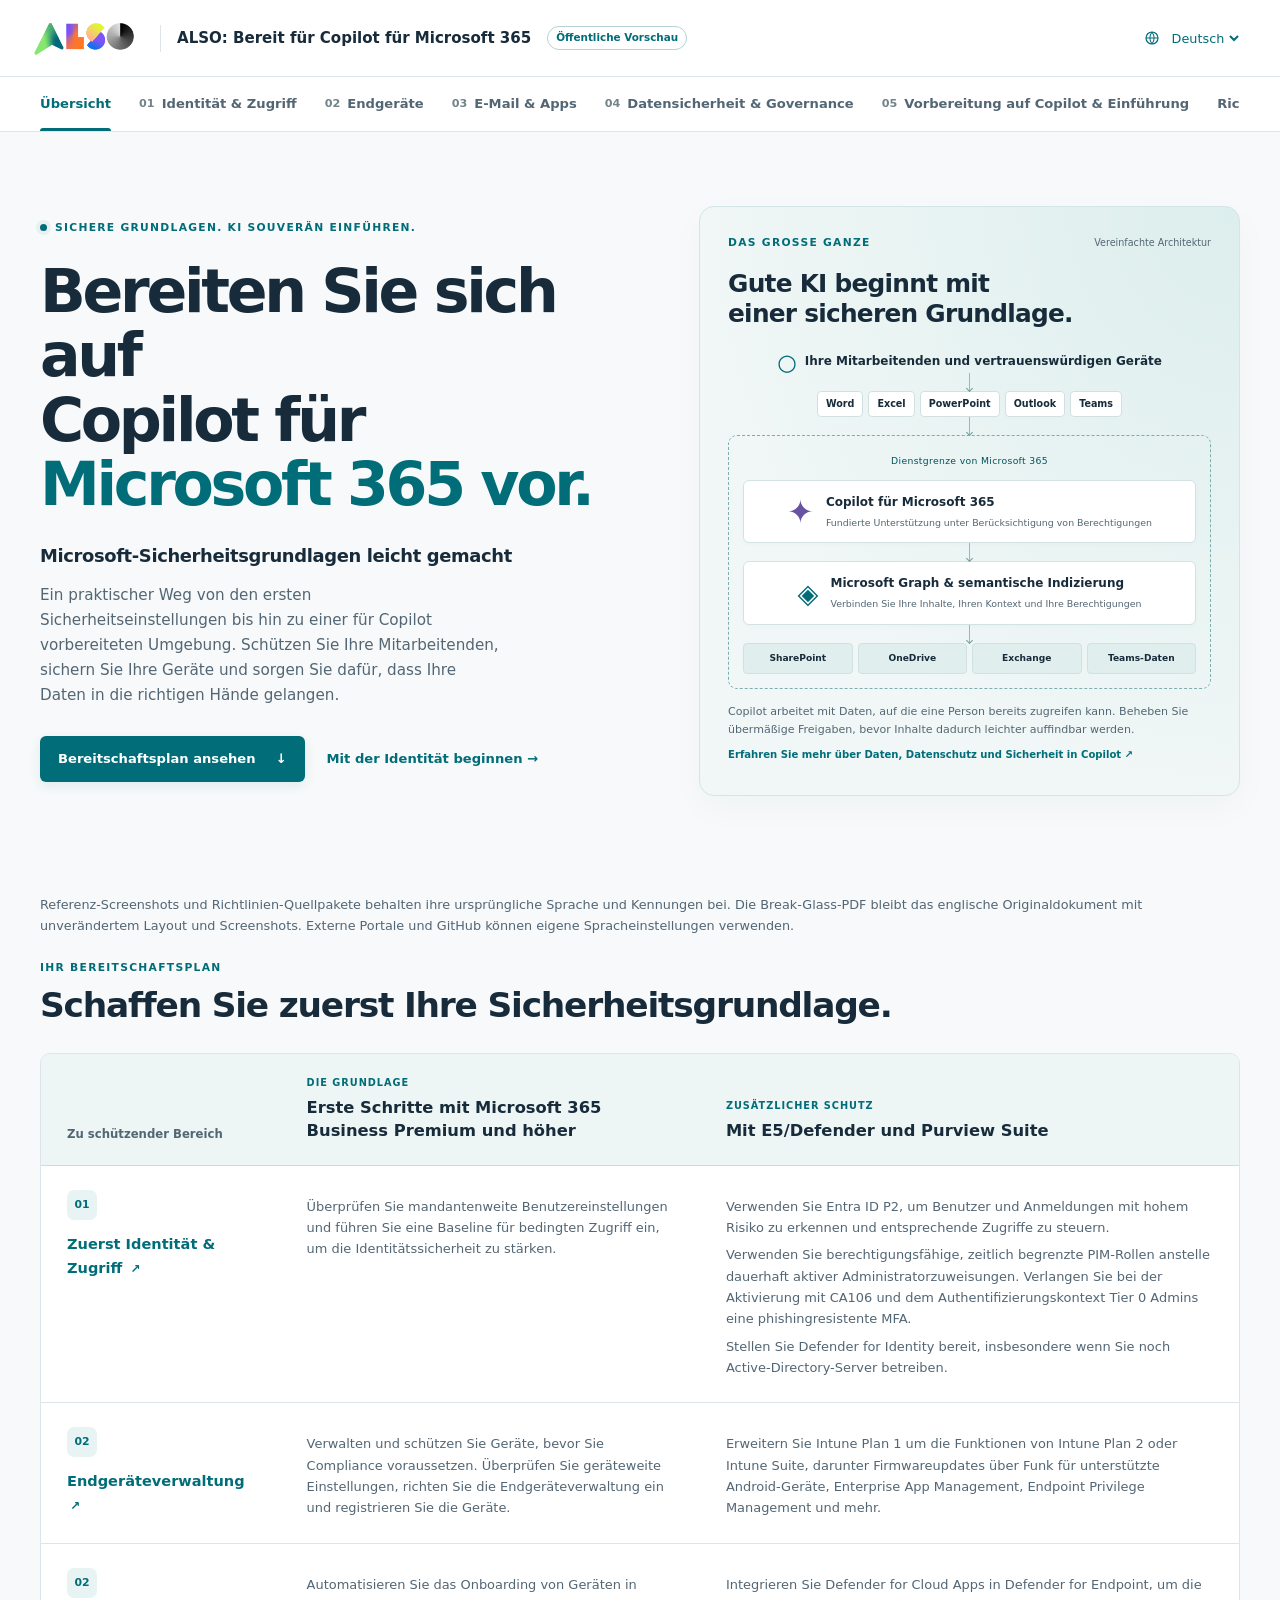
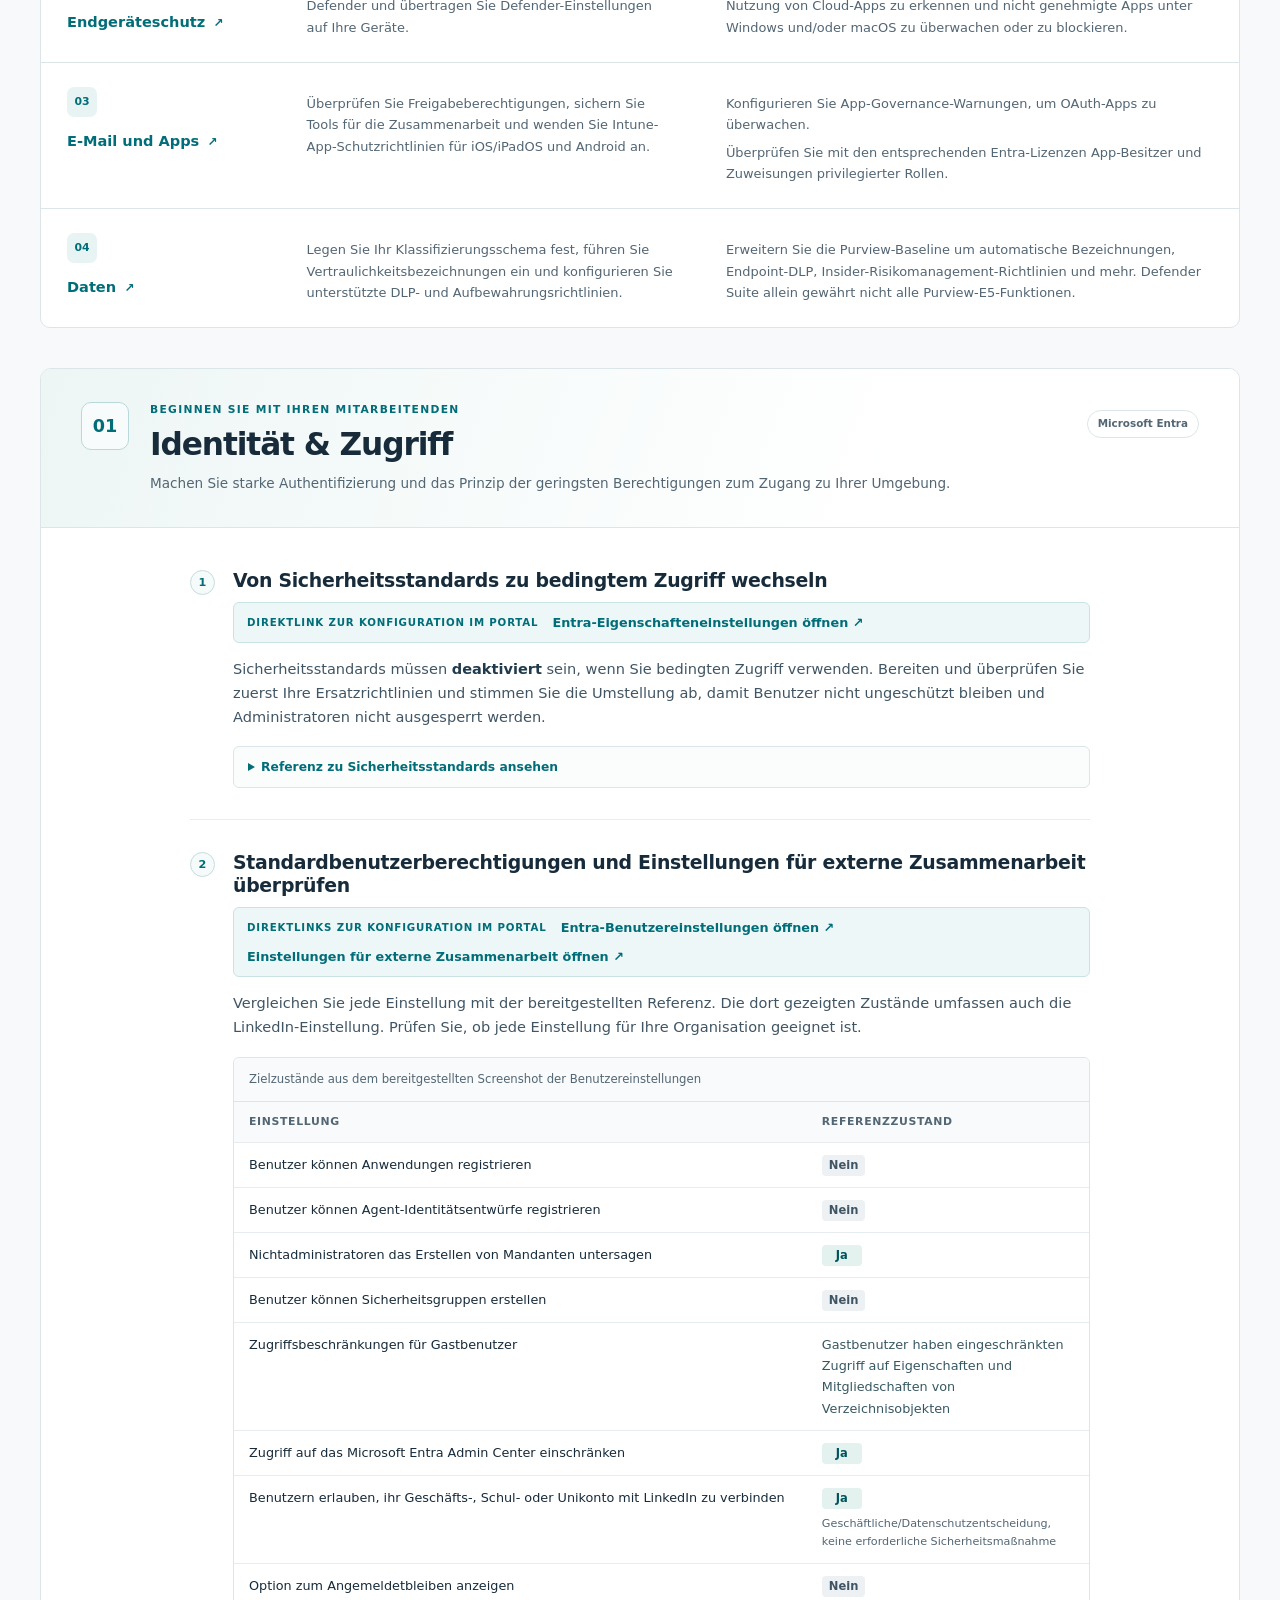
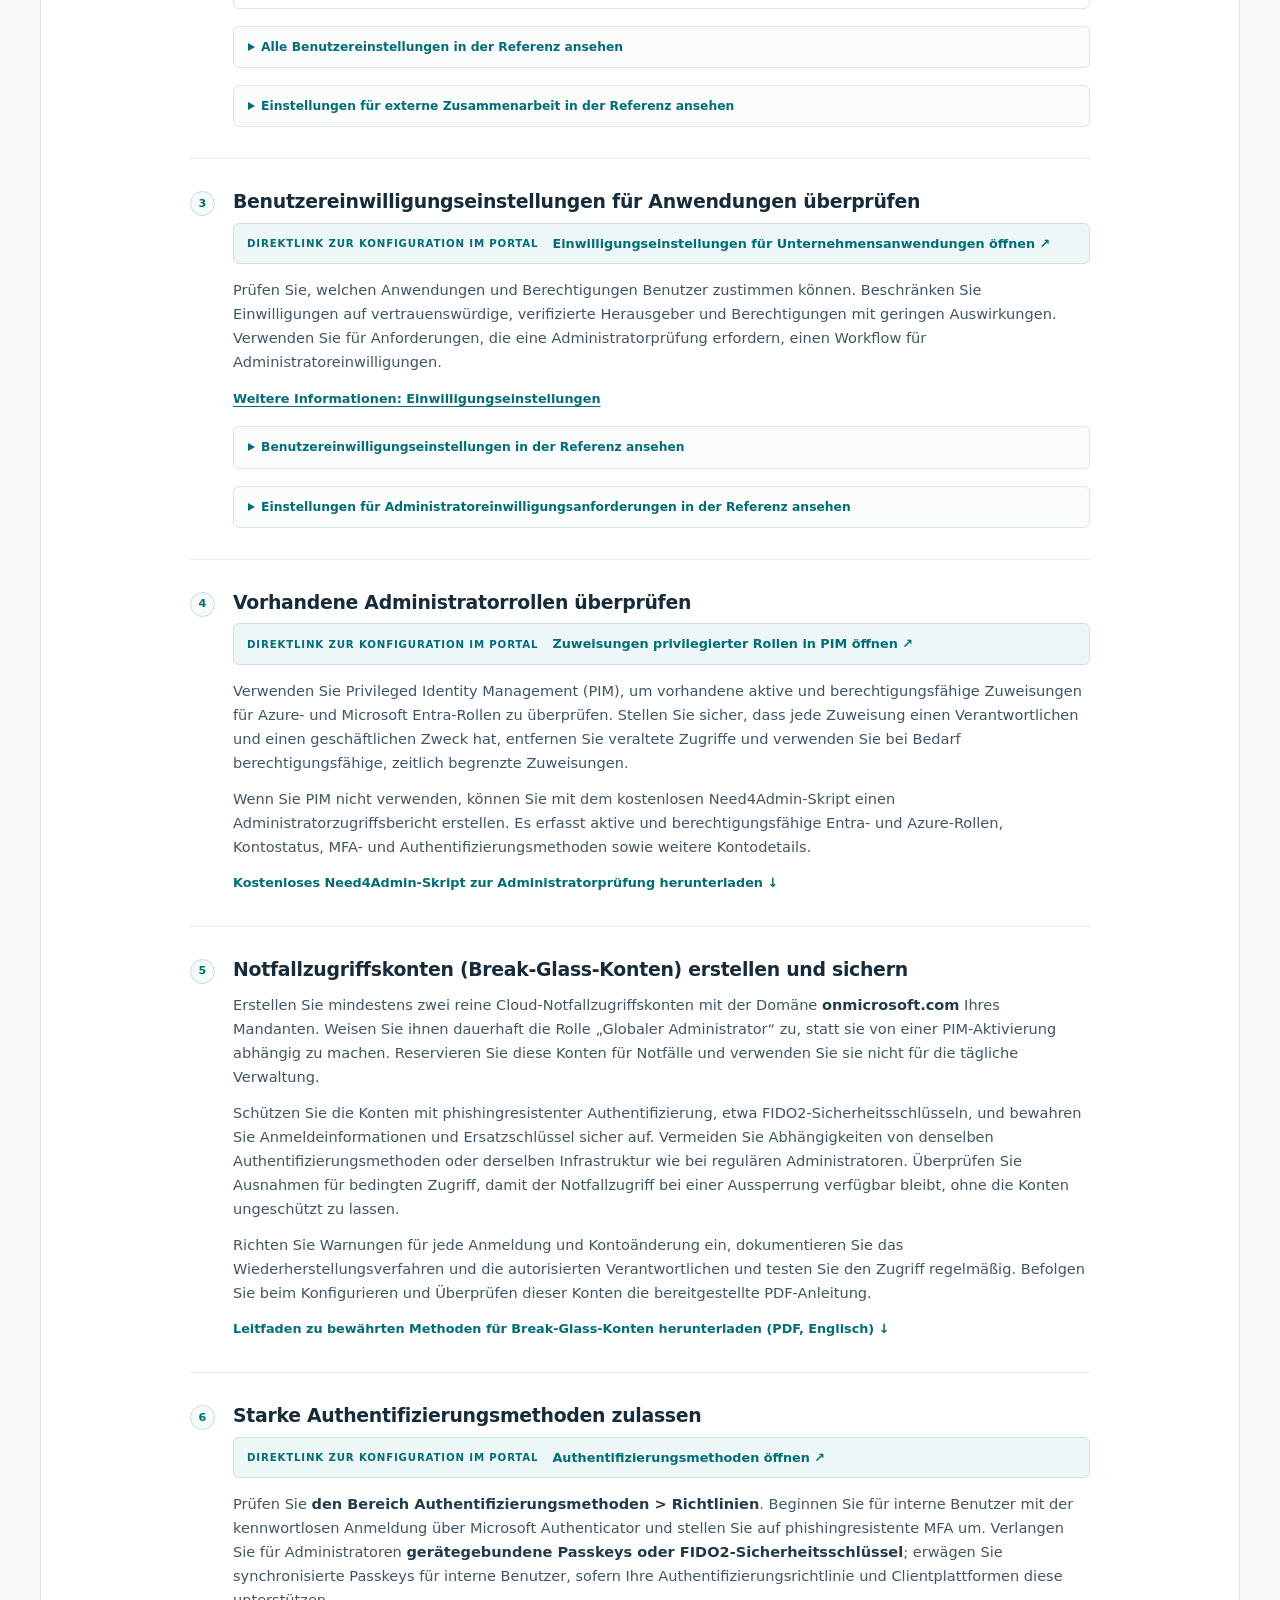
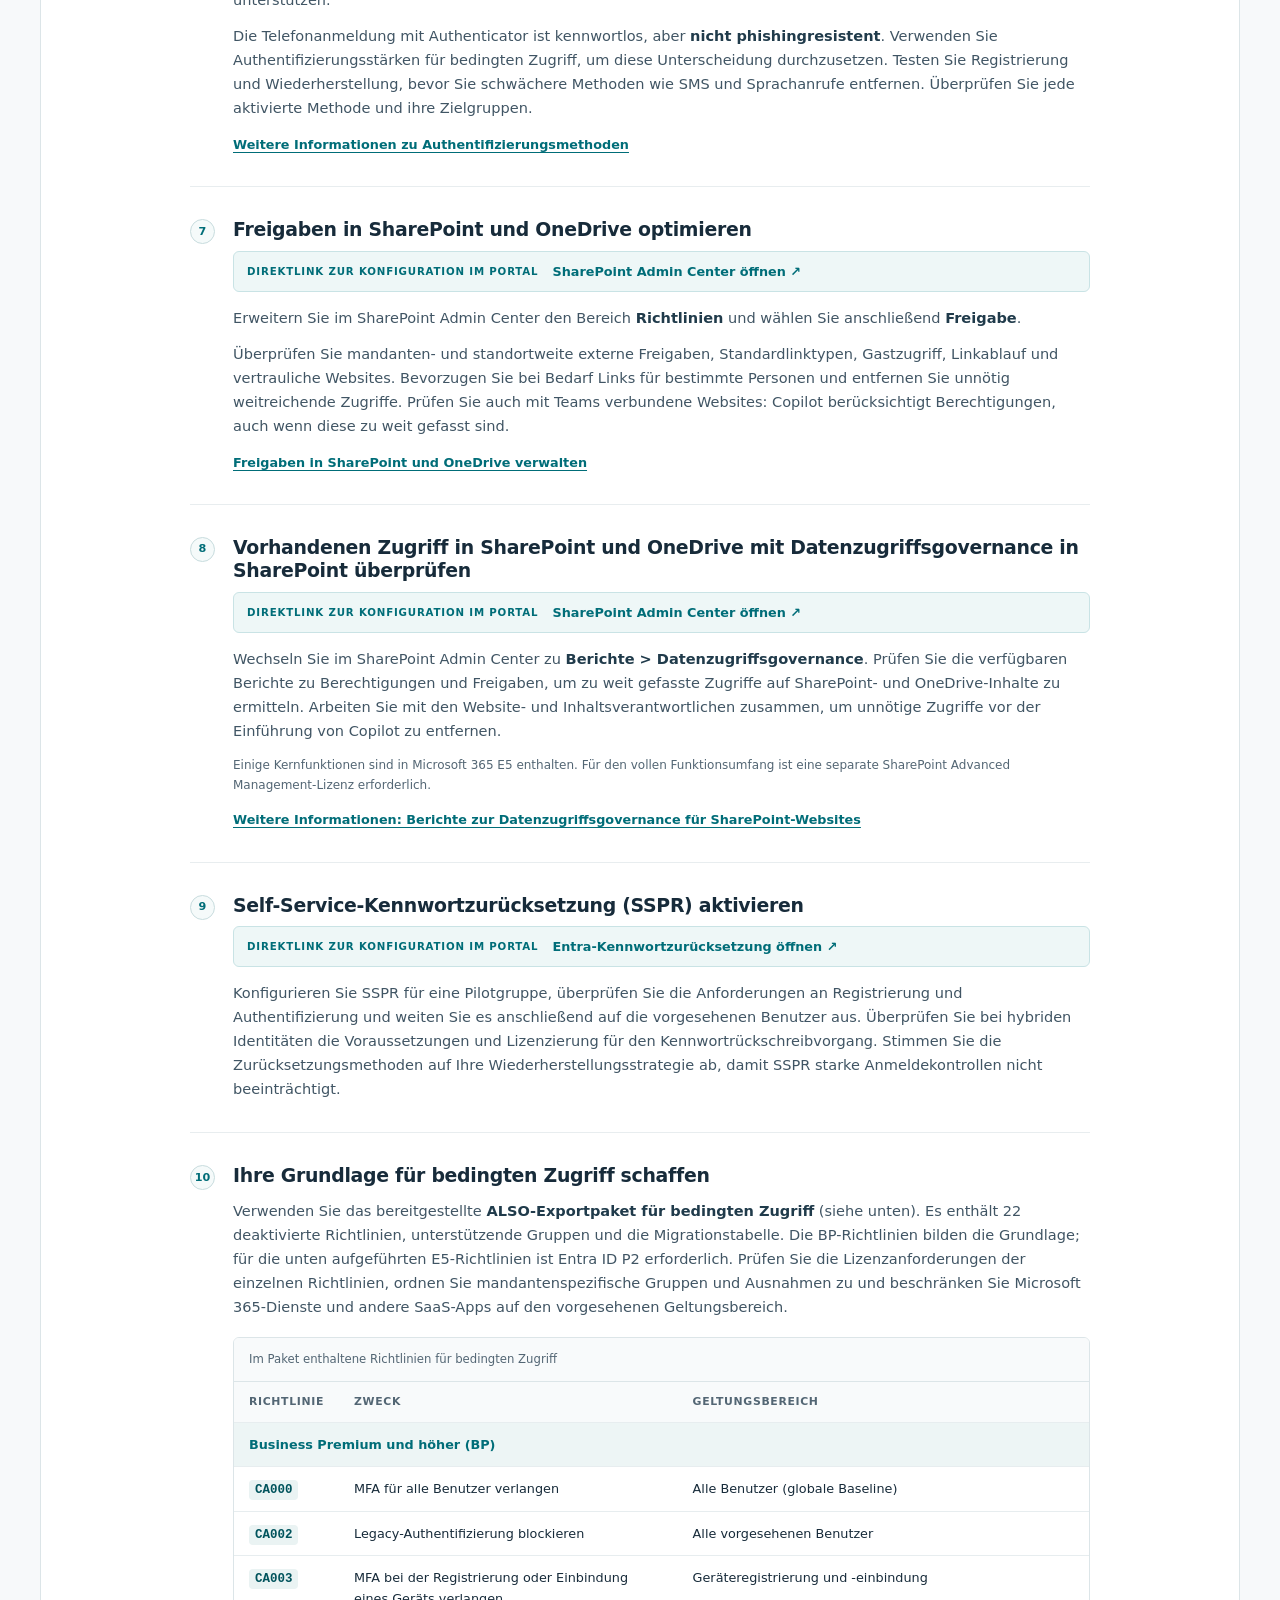
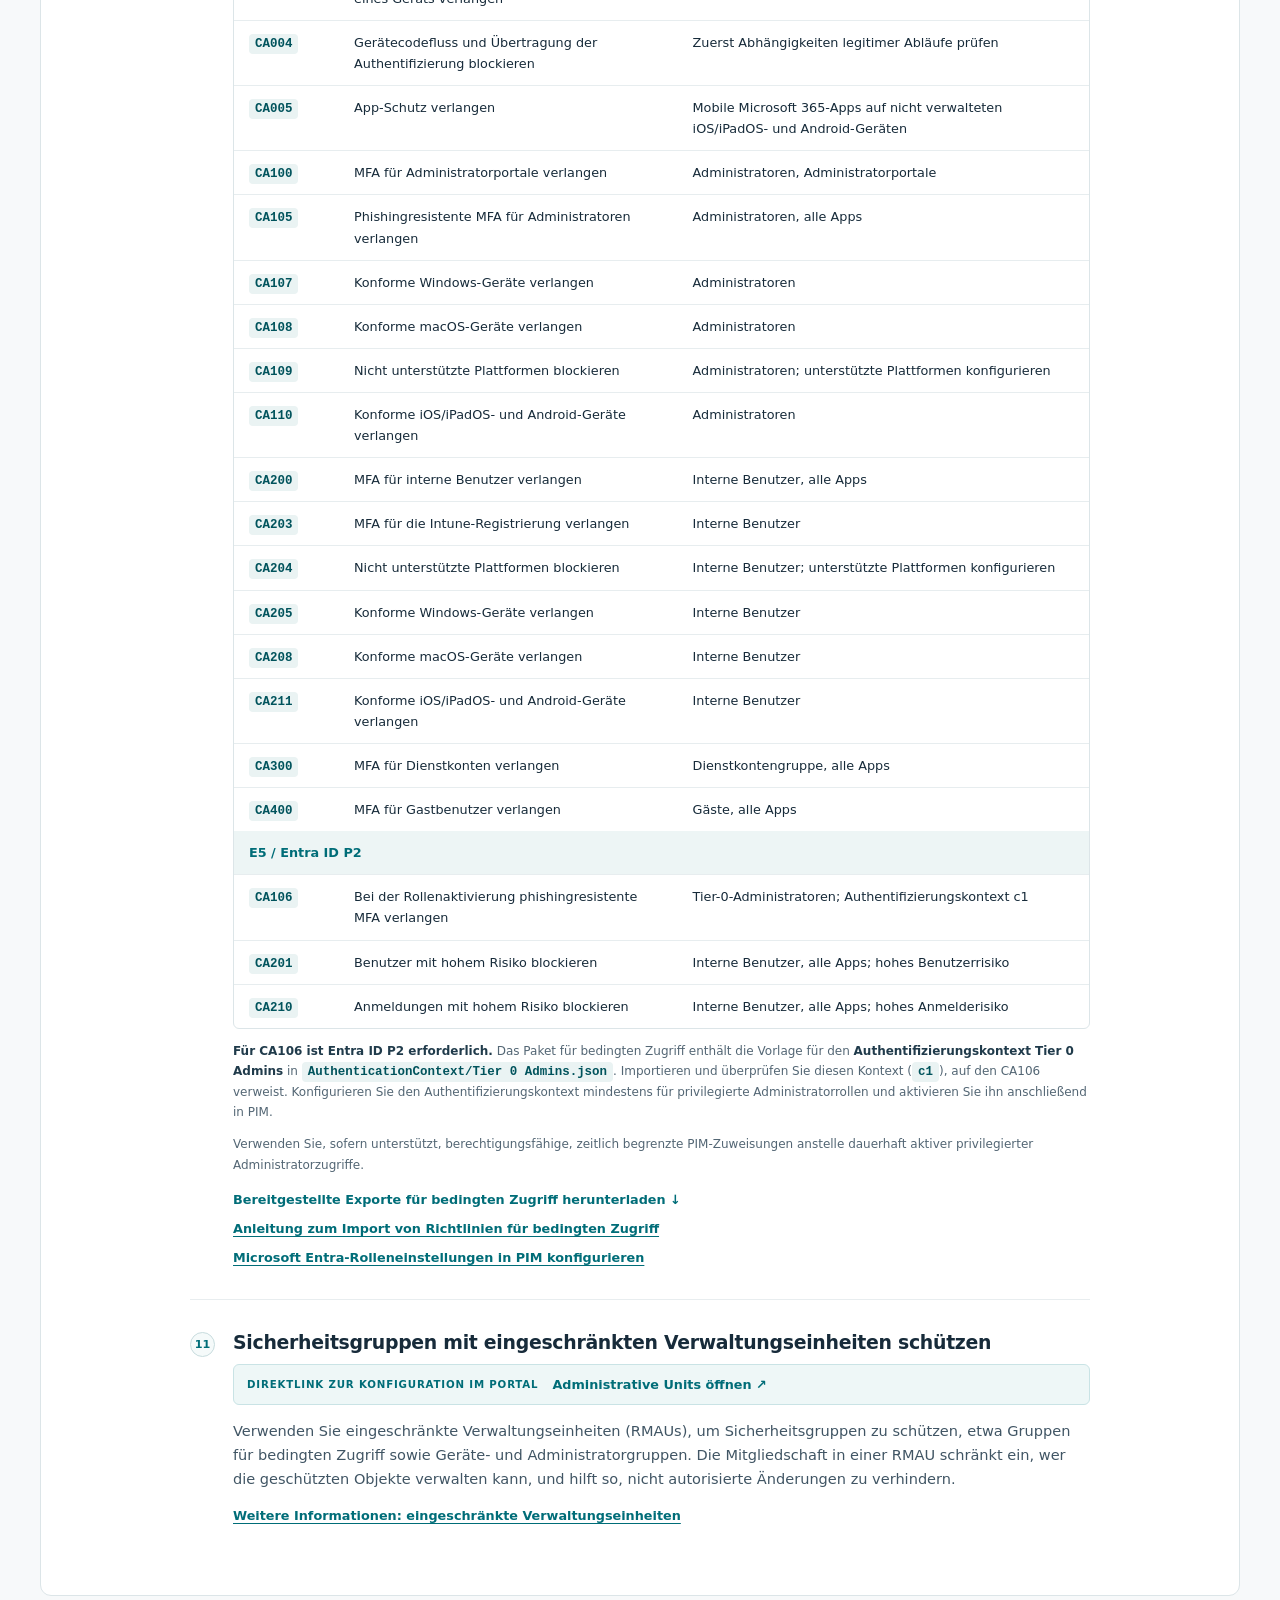
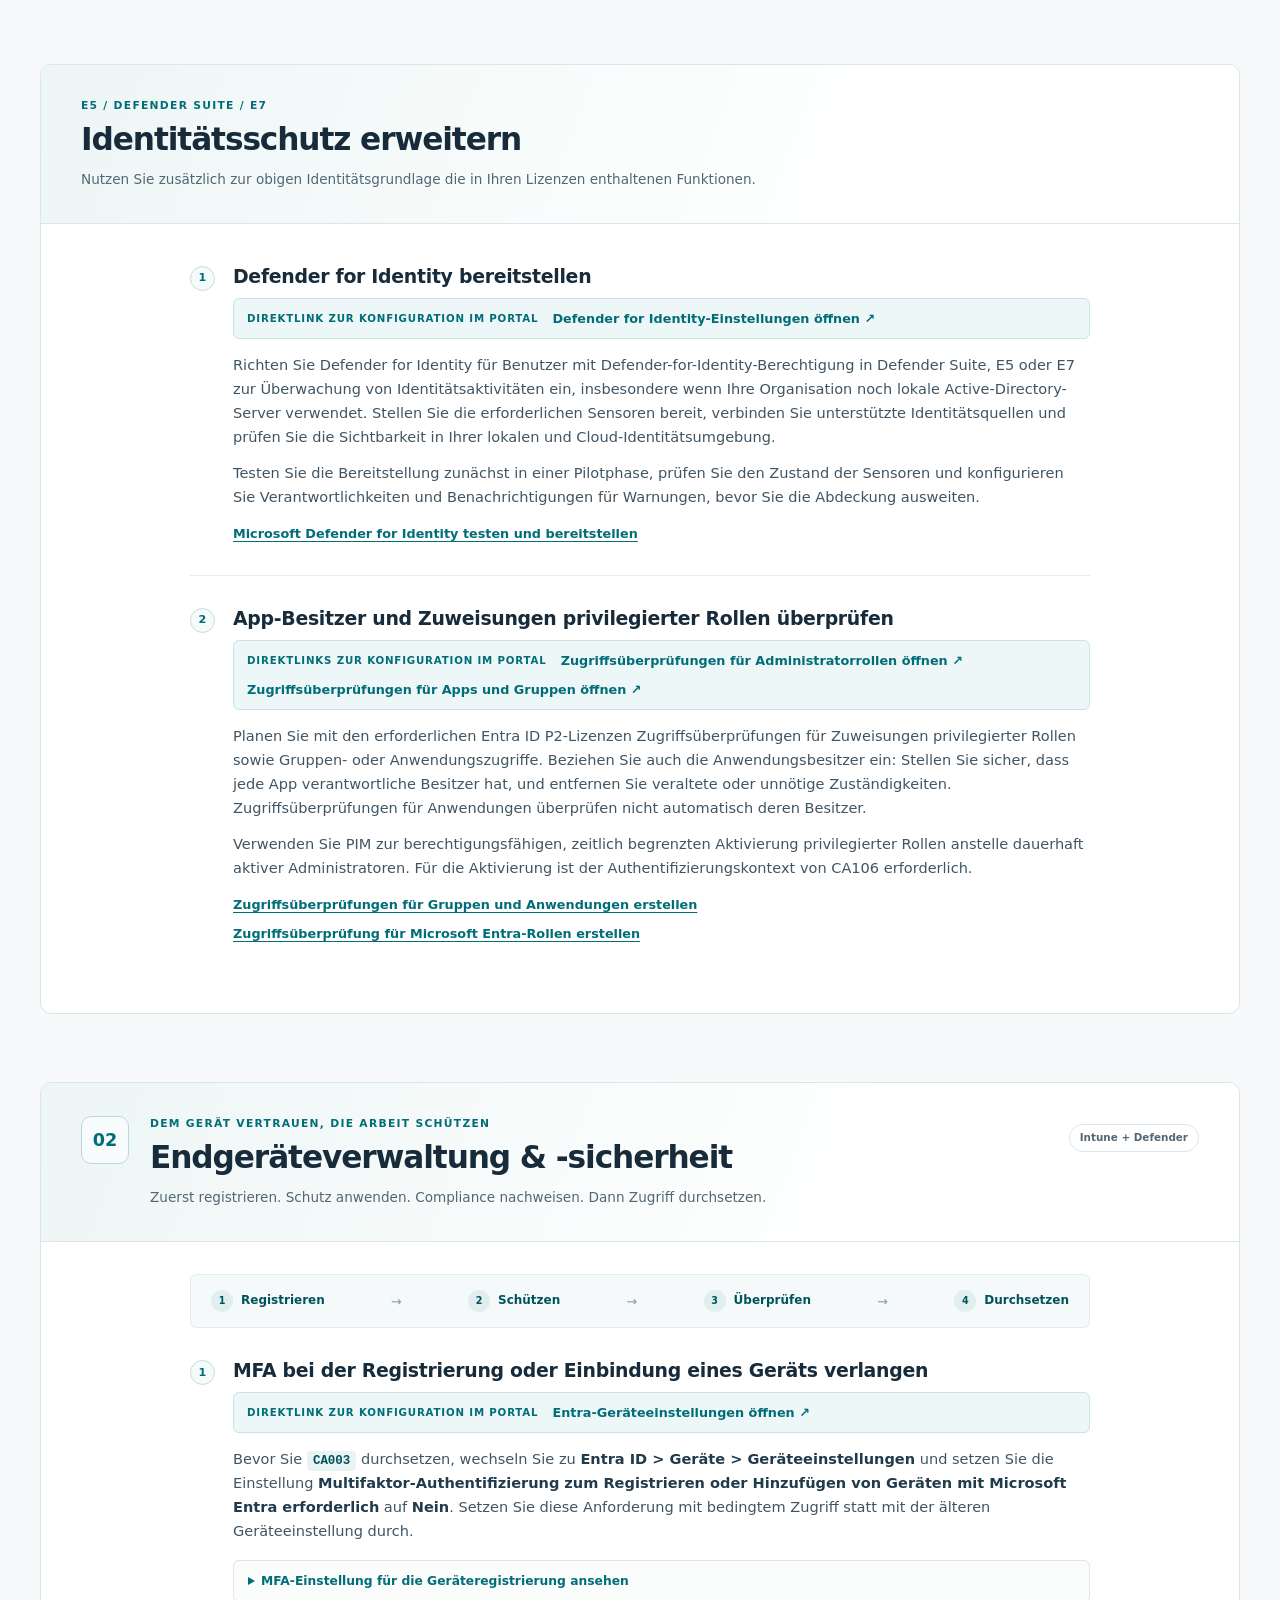
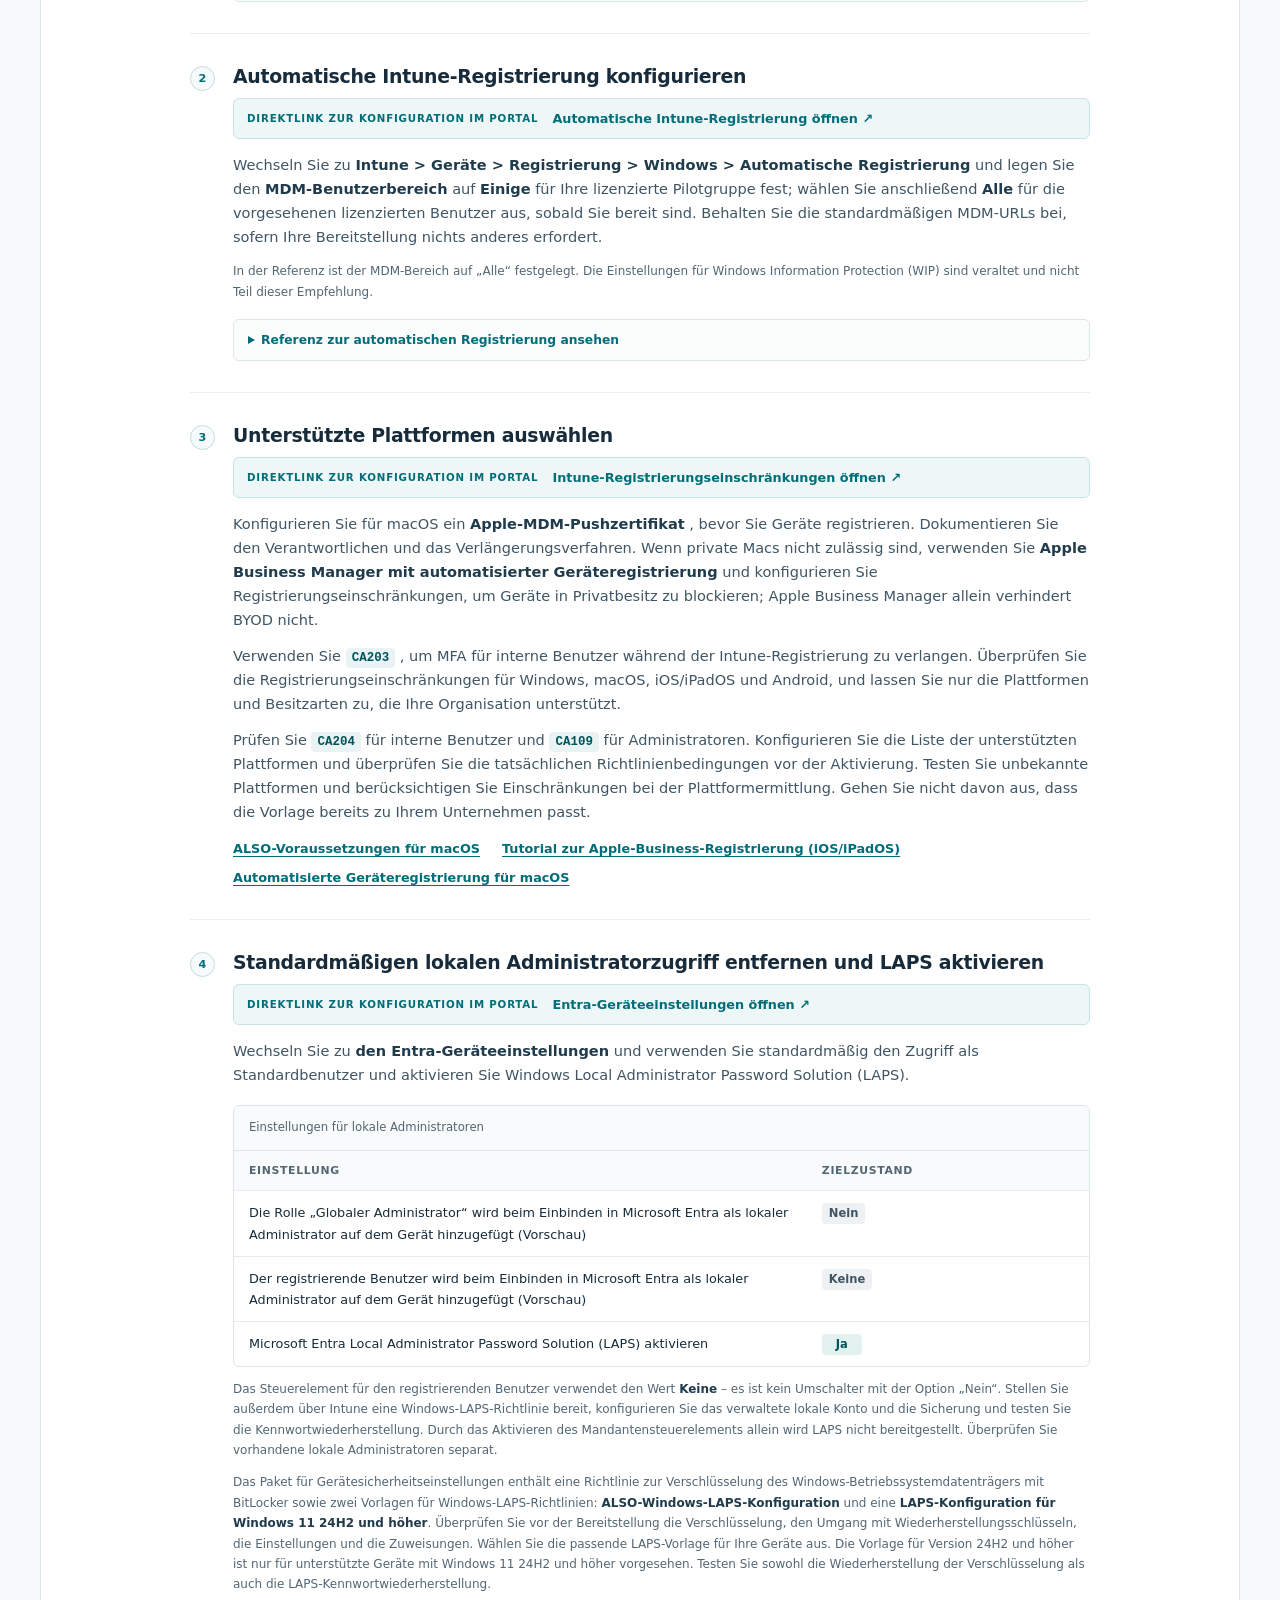
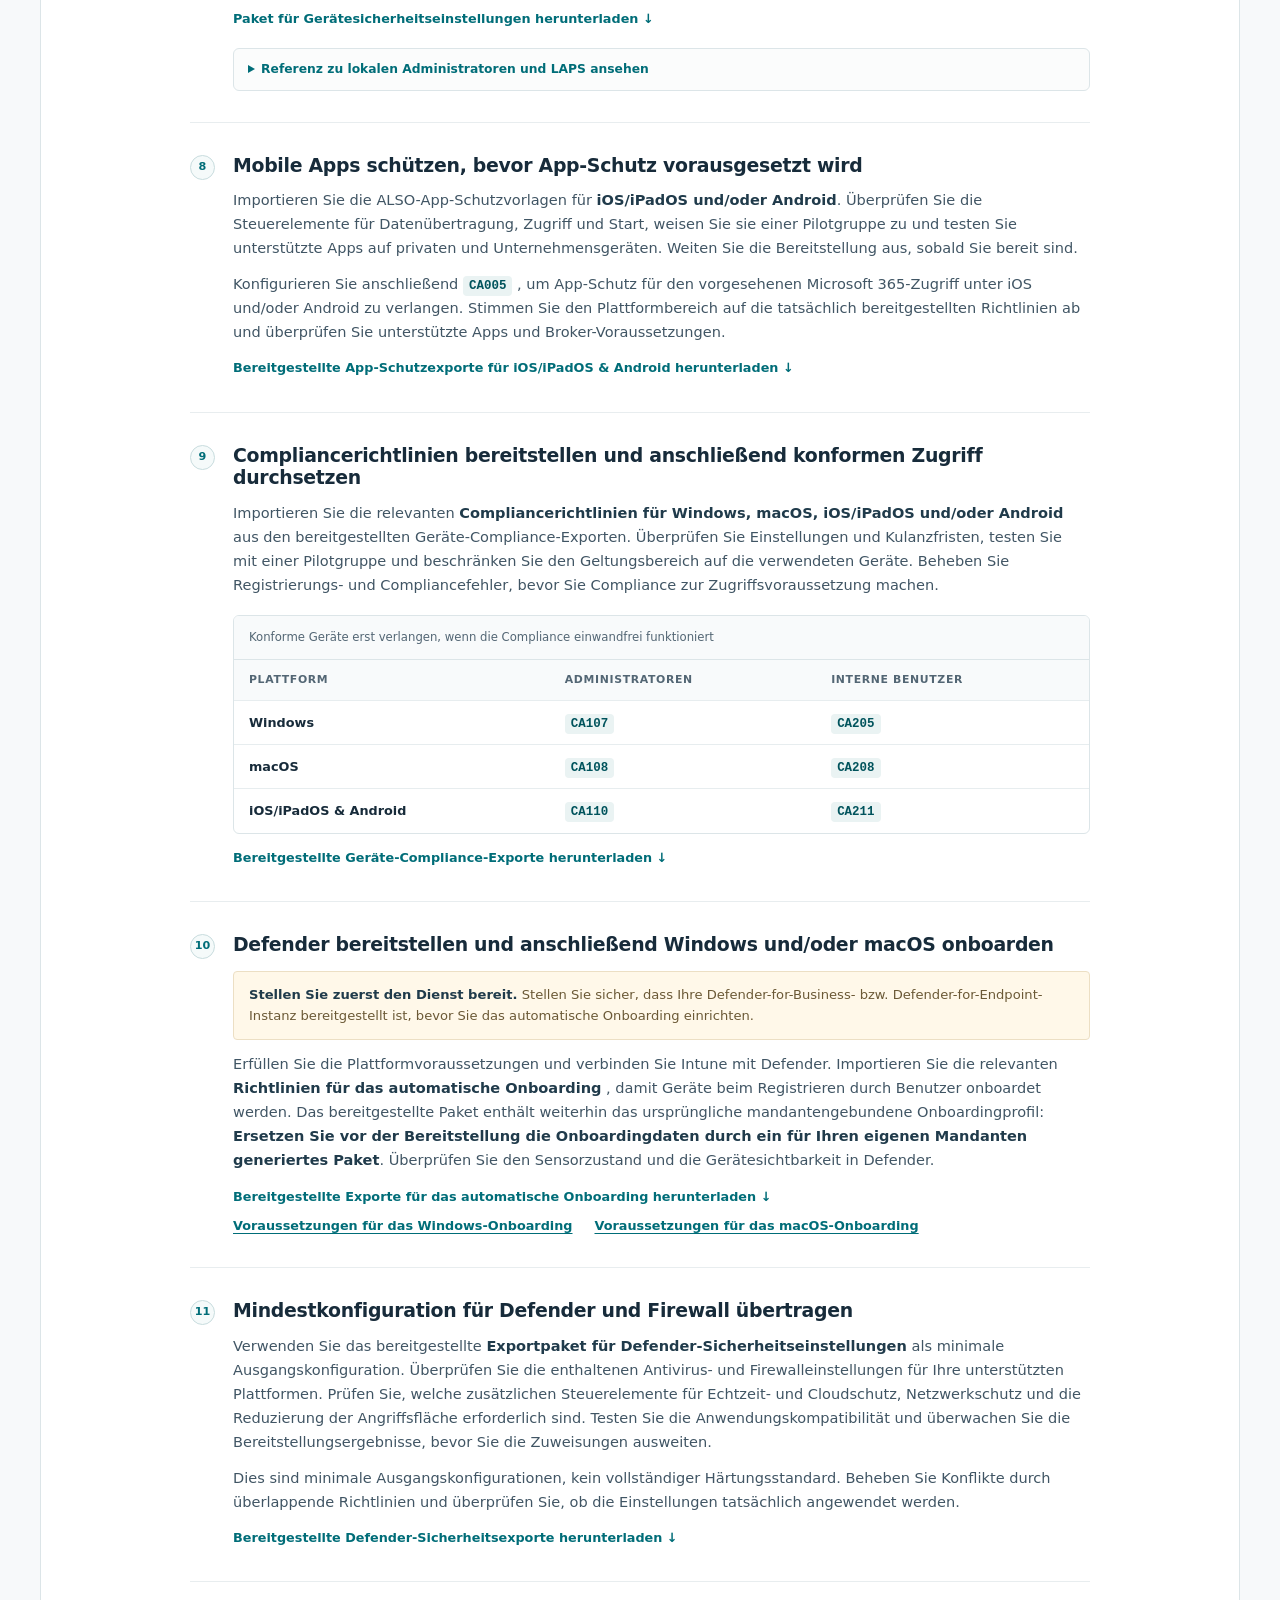
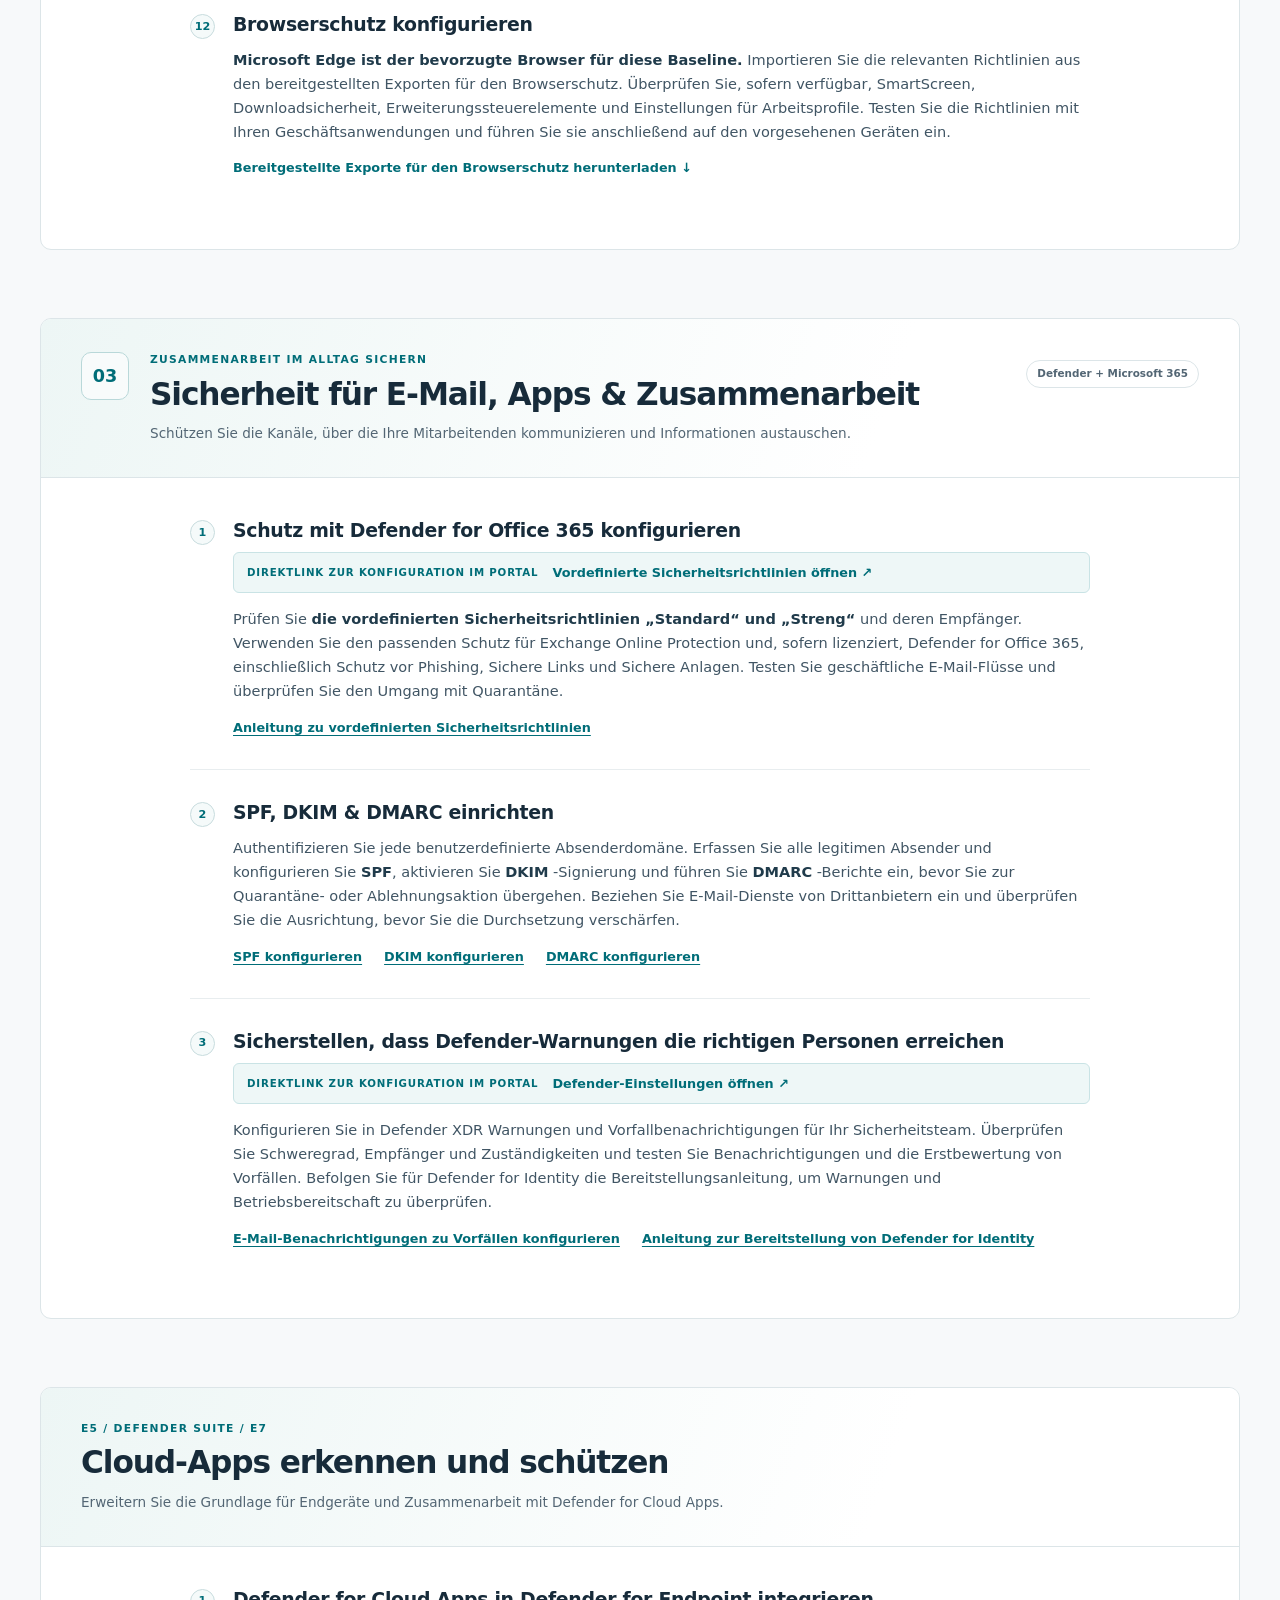
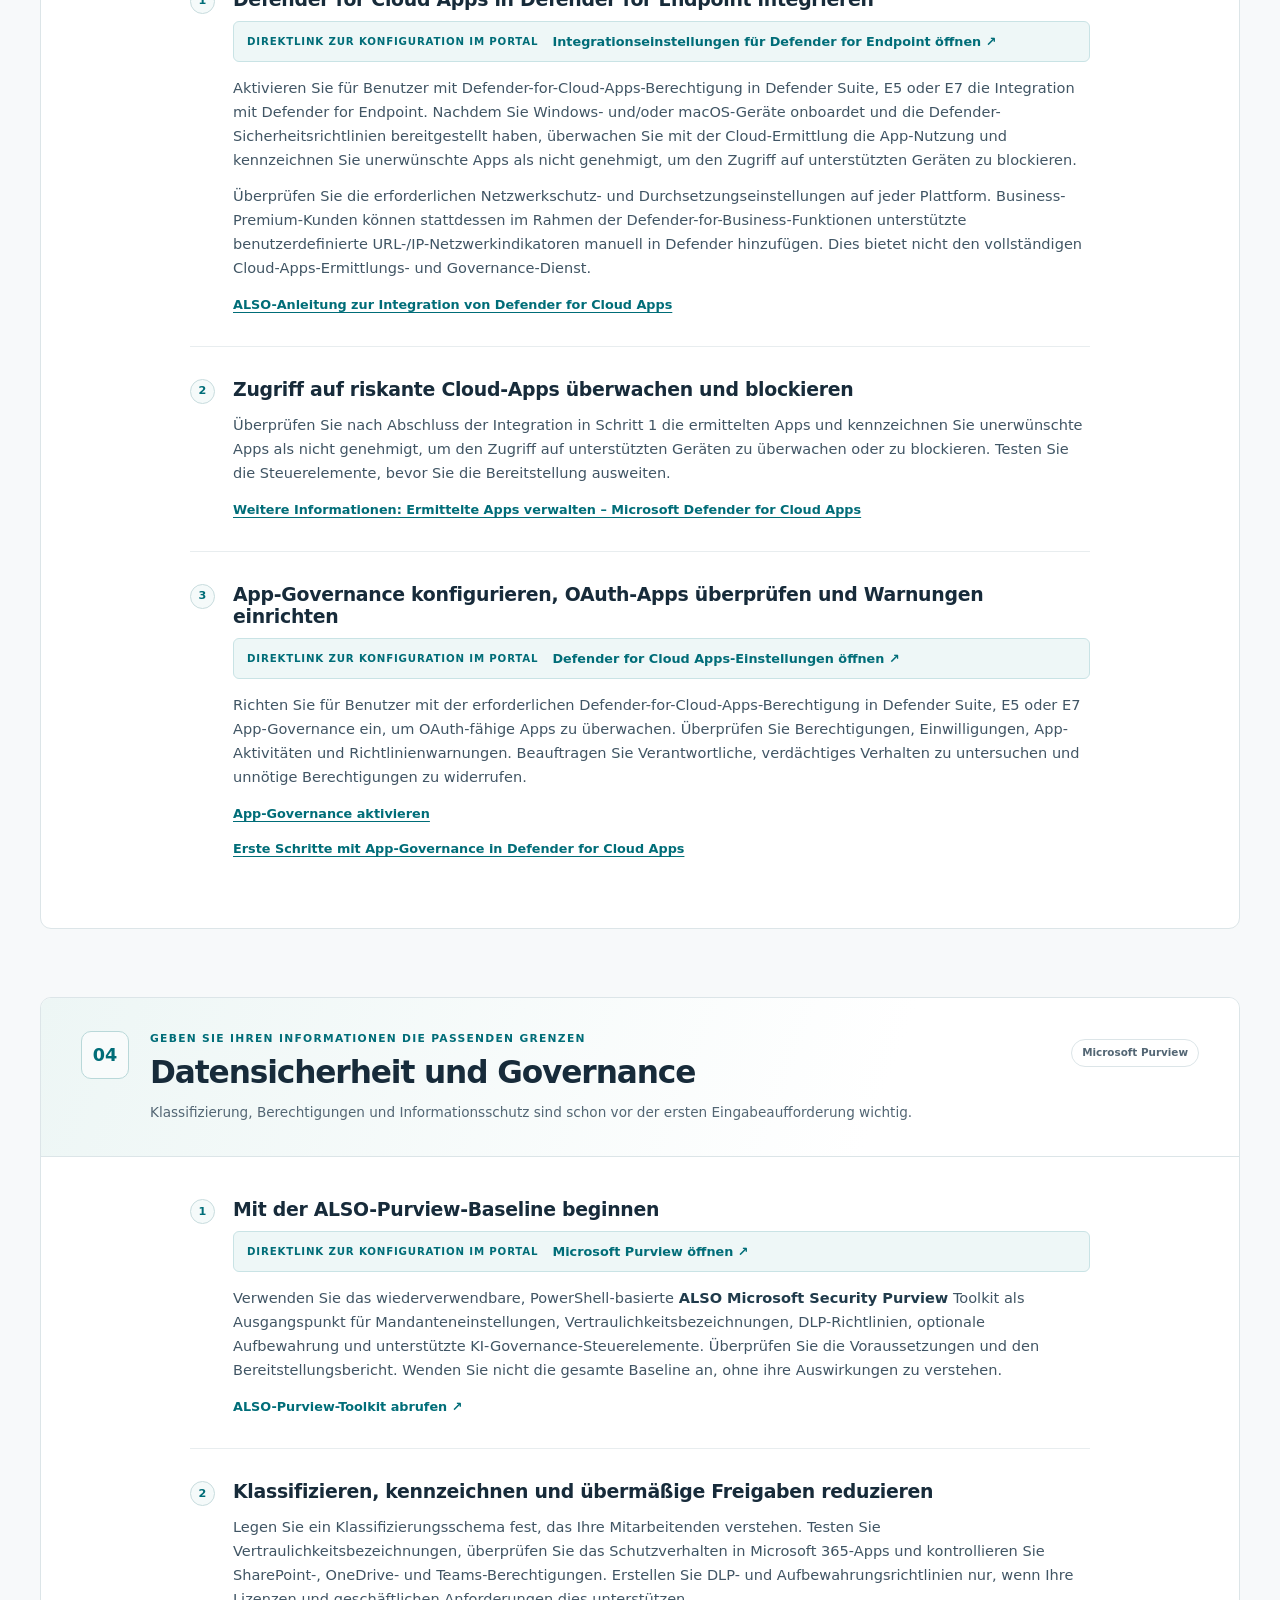
==== site/de/index.html @ 7ff946f6 "Localize readiness guide in six languages with reviewed terminology Add localized routes and languag" ====
<!doctype html>
<html lang="de">
<head>
  <meta charset="utf-8">
  <meta name="viewport" content="width=device-width, initial-scale=1">
  <meta name="theme-color" content="#006d78">
  <meta name="description" content="Microsoft-Sicherheitsgrundlagen leicht gemacht. Eine ALSO-Schritt-für-Schritt-Anleitung, um Identitäten, Geräte, Zusammenarbeit und Daten zu schützen, bevor Sie Copilot für Microsoft 365 bereitstellen.">
  <title>ALSO: Bereit für Copilot für Microsoft 365</title>
  <link rel="icon" href="../assets/favicon.svg" type="image/svg+xml">
  <link rel="stylesheet" href="../styles.css">
  <script src="../site.js" defer></script>
  <script src="../language.js" defer></script>
</head>
<body>
  <a class="skip-link" href="#main">Zum Leitfaden springen</a>
  <header class="site-header">
    <div class="header-inner">
      <a class="brand" href="#main" aria-label="ALSO: Bereit für Copilot für Microsoft 365 – Startseite">
        <img src="../assets/also-logo.png" alt="ALSO" class="brand-logo" width="112" height="37">
        <span class="brand-divider" aria-hidden="true"></span>
        <span class="brand-product">ALSO: Bereit für Copilot für Microsoft 365</span>
        <span class="preview-badge">Öffentliche Vorschau</span>
      </a>
      <div class="language-selector">
        <svg viewBox="0 0 24 24" aria-hidden="true" focusable="false"><circle cx="12" cy="12" r="9"></circle><path d="M3 12h18M12 3a15 15 0 0 1 0 18M12 3a15 15 0 0 0 0 18"></path></svg>
        <select id="language-select" aria-label="Sprache">
          <option value="../" lang="en">English</option>
          <option value="../de/" lang="de" selected>Deutsch</option>
          <option value="../fr/" lang="fr">Français</option>
          <option value="../es/" lang="es">Español</option>
          <option value="../ru/" lang="ru">Русский</option>
          <option value="../it/" lang="it">Italiano</option>
          <option value="../pl/" lang="pl">Polski</option>
        </select>
      </div>
    </div>
  </header>

  <nav class="chapter-nav" aria-label="Kapitel des Leitfadens">
    <div class="nav-inner">
      <a href="#overview" aria-current="location">Übersicht</a>
      <a href="#identity"><span>01</span> Identität &amp; Zugriff</a>
      <a href="#endpoints"><span>02</span> Endgeräte</a>
      <a href="#collaboration"><span>03</span> E-Mail &amp; Apps</a>
      <a href="#data"><span>04</span> Datensicherheit &amp; Governance</a>
      <a href="#copilot-preparation"><span>05</span> Vorbereitung auf Copilot &amp; Einführung</a>
      <a href="#packages">Richtlinienpakete <span aria-hidden="true">&#8599;</span></a>
    </div>
  </nav>

  <main id="main">
    <section class="hero section-width" id="overview" aria-labelledby="hero-title">
      <div class="hero-copy">
        <p class="eyebrow"><span class="status-dot" aria-hidden="true"></span> Sichere Grundlagen. KI souverän einführen.</p>
        <h1 id="hero-title">Bereiten Sie sich auf<br>Copilot für<br><span>Microsoft 365 vor.</span></h1>
        <p class="hero-subtitle">Microsoft-Sicherheitsgrundlagen leicht gemacht</p>
        <p class="hero-description">Ein praktischer Weg von den ersten Sicherheitseinstellungen bis hin zu einer für Copilot vorbereiteten Umgebung. Schützen Sie Ihre Mitarbeitenden, sichern Sie Ihre Geräte und sorgen Sie dafür, dass Ihre Daten in die richtigen Hände gelangen.</p>
        <div class="hero-actions">
          <a class="button primary" href="#readiness">Bereitschaftsplan ansehen <span aria-hidden="true">&#8595;</span></a>
          <a class="text-link" href="#identity">Mit der Identität beginnen <span aria-hidden="true">&#8594;</span></a>
        </div>
      </div>

      <figure class="architecture" aria-labelledby="architecture-title">
        <div class="diagram-topline"><span class="eyebrow">Das große Ganze</span><span class="diagram-label">Vereinfachte Architektur</span></div>
        <h2 id="architecture-title">Gute KI beginnt mit<br>einer sicheren Grundlage.</h2>
        <div class="diagram-people"><span class="people-icon" aria-hidden="true">&#9675;</span> Ihre Mitarbeitenden und vertrauenswürdigen Geräte</div>
        <div class="connector" aria-hidden="true"></div>
        <div class="app-strip"><span>Word</span><span>Excel</span><span>PowerPoint</span><span>Outlook</span><span>Teams</span></div>
        <div class="connector" aria-hidden="true"></div>
        <div class="service-boundary">
          <span class="boundary-label">Dienstgrenze von Microsoft 365</span>
          <div class="copilot-node"><span class="spark" aria-hidden="true">&#10022;</span><div><strong>Copilot für Microsoft 365</strong><small>Fundierte Unterstützung unter Berücksichtigung von Berechtigungen</small></div></div>
          <div class="connector" aria-hidden="true"></div>
          <div class="graph-node"><span class="graph-symbol" aria-hidden="true">&#9672;</span><div><strong>Microsoft Graph &amp; semantische Indizierung</strong><small>Verbinden Sie Ihre Inhalte, Ihren Kontext und Ihre Berechtigungen</small></div></div>
          <div class="connector" aria-hidden="true"></div>
          <div class="data-nodes"><span>SharePoint</span><span>OneDrive</span><span>Exchange</span><span>Teams-Daten</span></div>
        </div>
        <figcaption>Copilot arbeitet mit Daten, auf die eine Person bereits zugreifen kann. Beheben Sie übermäßige Freigaben, bevor Inhalte dadurch leichter auffindbar werden.</figcaption>
        <a class="diagram-source" href="https://learn.microsoft.com/de-de/microsoft-365/copilot/microsoft-365-copilot-privacy">Erfahren Sie mehr über Daten, Datenschutz und Sicherheit in Copilot <span aria-hidden="true">&#8599;</span></a>
      </figure>
    </section>

    <section class="readiness section-width" id="readiness" aria-labelledby="readiness-title">
      <p class="translation-note">Referenz-Screenshots und Richtlinien-Quellpakete behalten ihre ursprüngliche Sprache und Kennungen bei. Die Break-Glass-PDF bleibt das englische Originaldokument mit unverändertem Layout und Screenshots. Externe Portale und GitHub können eigene Spracheinstellungen verwenden.</p>
      <div class="section-heading">
        <div><p class="eyebrow">Ihr Bereitschaftsplan</p><h2 id="readiness-title">Schaffen Sie zuerst Ihre Sicherheitsgrundlage.</h2></div>
      </div>
      <div class="matrix-scroll">
        <table class="readiness-matrix">
          <caption class="sr-only">Empfehlungen für die Sicherheitsgrundlage nach Schutzbereich</caption>
          <thead><tr><th scope="col">Zu schützender Bereich</th><th scope="col"><span class="tier-label">Die Grundlage</span>Erste Schritte mit Microsoft 365 Business Premium und höher</th><th scope="col"><span class="tier-label">Zusätzlicher Schutz</span>Mit E5/Defender und Purview Suite</th></tr></thead>
          <tbody>
            <tr><th scope="row"><a href="#identity"><span class="area-icon" aria-hidden="true">01</span>Zuerst Identität &amp; Zugriff <span aria-hidden="true">&#8599;</span></a></th><td data-label="Die Grundlage&#10;Erste Schritte mit Microsoft 365 Business Premium und höher"><p>Überprüfen Sie mandantenweite Benutzereinstellungen und führen Sie eine Baseline für bedingten Zugriff ein, um die Identitätssicherheit zu stärken.</p></td><td data-label="Zusätzlicher Schutz&#10;Mit E5/Defender und Purview Suite"><p>Verwenden Sie Entra ID P2, um Benutzer und Anmeldungen mit hohem Risiko zu erkennen und entsprechende Zugriffe zu steuern.</p><p>Verwenden Sie berechtigungsfähige, zeitlich begrenzte PIM-Rollen anstelle dauerhaft aktiver Administratorzuweisungen. Verlangen Sie bei der Aktivierung mit CA106 und dem Authentifizierungskontext Tier 0 Admins eine phishingresistente MFA.</p><p>Stellen Sie Defender for Identity bereit, insbesondere wenn Sie noch Active-Directory-Server betreiben.</p></td></tr>
            <tr><th scope="row"><a href="#endpoints"><span class="area-icon" aria-hidden="true">02</span>Endgeräteverwaltung <span aria-hidden="true">&#8599;</span></a></th><td data-label="Die Grundlage&#10;Erste Schritte mit Microsoft 365 Business Premium und höher"><p>Verwalten und schützen Sie Geräte, bevor Sie Compliance voraussetzen. Überprüfen Sie geräteweite Einstellungen, richten Sie die Endgeräteverwaltung ein und registrieren Sie die Geräte.</p></td><td data-label="Zusätzlicher Schutz&#10;Mit E5/Defender und Purview Suite"><p>Erweitern Sie Intune Plan 1 um die Funktionen von Intune Plan 2 oder Intune Suite, darunter Firmwareupdates über Funk für unterstützte Android-Geräte, Enterprise App Management, Endpoint Privilege Management und mehr.</p></td></tr>
            <tr><th scope="row"><a href="#endpoints"><span class="area-icon" aria-hidden="true">02</span>Endgeräteschutz <span aria-hidden="true">&#8599;</span></a></th><td data-label="Die Grundlage&#10;Erste Schritte mit Microsoft 365 Business Premium und höher"><p>Automatisieren Sie das Onboarding von Geräten in Defender und übertragen Sie Defender-Einstellungen auf Ihre Geräte.</p></td><td data-label="Zusätzlicher Schutz&#10;Mit E5/Defender und Purview Suite"><p>Integrieren Sie Defender for Cloud Apps in Defender for Endpoint, um die Nutzung von Cloud-Apps zu erkennen und nicht genehmigte Apps unter Windows und/oder macOS zu überwachen oder zu blockieren.</p></td></tr>
            <tr><th scope="row"><a href="#collaboration"><span class="area-icon" aria-hidden="true">03</span>E-Mail und Apps <span aria-hidden="true">&#8599;</span></a></th><td data-label="Die Grundlage&#10;Erste Schritte mit Microsoft 365 Business Premium und höher"><p>Überprüfen Sie Freigabeberechtigungen, sichern Sie Tools für die Zusammenarbeit und wenden Sie Intune-App-Schutzrichtlinien für iOS/iPadOS und Android an.</p></td><td data-label="Zusätzlicher Schutz&#10;Mit E5/Defender und Purview Suite"><p>Konfigurieren Sie App-Governance-Warnungen, um OAuth-Apps zu überwachen.</p><p>Überprüfen Sie mit den entsprechenden Entra-Lizenzen App-Besitzer und Zuweisungen privilegierter Rollen.</p></td></tr>
            <tr><th scope="row"><a href="#data"><span class="area-icon" aria-hidden="true">04</span>Daten <span aria-hidden="true">&#8599;</span></a></th><td data-label="Die Grundlage&#10;Erste Schritte mit Microsoft 365 Business Premium und höher"><p>Legen Sie Ihr Klassifizierungsschema fest, führen Sie Vertraulichkeitsbezeichnungen ein und konfigurieren Sie unterstützte DLP- und Aufbewahrungsrichtlinien.</p></td><td data-label="Zusätzlicher Schutz&#10;Mit E5/Defender und Purview Suite"><p>Erweitern Sie die Purview-Baseline um automatische Bezeichnungen, Endpoint-DLP, Insider-Risikomanagement-Richtlinien und mehr. Defender Suite allein gewährt nicht alle Purview-E5-Funktionen.</p></td></tr>
          </tbody>
        </table>
      </div>
    </section>

    <section class="guide-section section-width" id="identity" aria-labelledby="identity-title">
      <div class="chapter-heading">
        <div class="chapter-number">01</div>
        <div><p class="eyebrow">Beginnen Sie mit Ihren Mitarbeitenden</p><h2 id="identity-title">Identität &amp; Zugriff</h2><p>Machen Sie starke Authentifizierung und das Prinzip der geringsten Berechtigungen zum Zugang zu Ihrer Umgebung.</p></div>
        <span class="chapter-category">Microsoft Entra</span>
      </div>
      <div class="guide-body">
        <article class="step" id="security-defaults">
          <div class="step-marker">1</div><div class="step-content">
            <h3>Von Sicherheitsstandards zu bedingtem Zugriff wechseln</h3>
            <div class="portal-links"><span class="portal-tag">Direktlink zur Konfiguration im Portal</span><a class="resource-link" href="https://entra.microsoft.com/#view/Microsoft_AAD_IAM/ActiveDirectoryMenuBlade/~/Properties">Entra-Eigenschafteneinstellungen öffnen <span aria-hidden="true">&#8599;</span></a></div>
            <p>Sicherheitsstandards müssen  <strong>deaktiviert</strong>  sein, wenn Sie bedingten Zugriff verwenden. Bereiten und überprüfen Sie zuerst Ihre Ersatzrichtlinien und stimmen Sie die Umstellung ab, damit Benutzer nicht ungeschützt bleiben und Administratoren nicht ausgesperrt werden.</p>
            <details class="visual-reference"><summary>Referenz zu Sicherheitsstandards ansehen</summary><figure><img src="../assets/security-defaults.png" alt="Im Bereich für Sicherheitsstandards wird erklärt, dass vorhandene Richtlinien für bedingten Zugriff das Aktivieren der Sicherheitsstandards verhindern." width="1550" height="218"><figcaption>Im bereitgestellten Mandanten wird bereits bedingter Zugriff verwendet. Vergewissern Sie sich, dass die Sicherheitsstandards in Ihrem eigenen Mandanten deaktiviert sind; vor der Migration zeigt das Portal möglicherweise ein anderes Steuerelement an.</figcaption></figure></details>
          </div>
        </article>
        <article class="step" id="user-settings">
          <div class="step-marker">2</div><div class="step-content">
            <h3>Standardbenutzerberechtigungen und Einstellungen für externe Zusammenarbeit überprüfen</h3>
            <div class="portal-links"><span class="portal-tag">Direktlinks zur Konfiguration im Portal</span><a class="resource-link" href="https://entra.microsoft.com/#view/Microsoft_AAD_UsersAndTenants/UserManagementMenuBlade/~/UserSettings">Entra-Benutzereinstellungen öffnen <span aria-hidden="true">&#8599;</span></a><a class="resource-link" href="https://entra.microsoft.com/#view/Microsoft_AAD_IAM/AllowlistPolicyBlade">Einstellungen für externe Zusammenarbeit öffnen <span aria-hidden="true">&#8599;</span></a></div>
            <p>Vergleichen Sie jede Einstellung mit der bereitgestellten Referenz. Die dort gezeigten Zustände umfassen auch die LinkedIn-Einstellung. Prüfen Sie, ob jede Einstellung für Ihre Organisation geeignet ist.</p>
            <div class="table-wrap"><table class="settings-table"><caption>Zielzustände aus dem bereitgestellten Screenshot der Benutzereinstellungen</caption><thead><tr><th scope="col">Einstellung</th><th scope="col">Referenzzustand</th></tr></thead><tbody>
              <tr><td>Benutzer können Anwendungen registrieren</td><td><span class="setting-value">Nein</span></td></tr>
              <tr><td>Benutzer können Agent-Identitätsentwürfe registrieren</td><td><span class="setting-value">Nein</span></td></tr>
              <tr><td>Nichtadministratoren das Erstellen von Mandanten untersagen</td><td><span class="setting-value yes">Ja</span></td></tr>
              <tr><td>Benutzer können Sicherheitsgruppen erstellen</td><td><span class="setting-value">Nein</span></td></tr>
              <tr><td>Zugriffsbeschränkungen für Gastbenutzer</td><td>Gastbenutzer haben eingeschränkten Zugriff auf Eigenschaften und Mitgliedschaften von Verzeichnisobjekten</td></tr>
              <tr><td>Zugriff auf das Microsoft Entra Admin Center einschränken</td><td><span class="setting-value yes">Ja</span></td></tr>
              <tr><td>Benutzern erlauben, ihr Geschäfts-, Schul- oder Unikonto mit LinkedIn zu verbinden</td><td><span class="setting-value yes">Ja</span> <small>Geschäftliche/Datenschutzentscheidung, keine erforderliche Sicherheitsmaßnahme</small></td></tr>
              <tr><td>Option zum Angemeldetbleiben anzeigen</td><td><span class="setting-value">Nein</span></td></tr>
            </tbody></table></div>
            <details class="visual-reference"><summary>Alle Benutzereinstellungen in der Referenz ansehen</summary><figure><img src="../assets/user-settings.png" alt="Entra-Benutzereinstellungen mit den acht oben in der Tabelle aufgeführten Zielzuständen." width="1239" height="1032"><figcaption>Referenzkonfiguration. Vorschau-Einstellungen und Bezeichnungen können sich ändern, wenn Microsoft das Portal aktualisiert.</figcaption></figure></details>
            <details class="visual-reference"><summary>Einstellungen für externe Zusammenarbeit in der Referenz ansehen</summary><figure><img src="../assets/external-collaboration.png" alt="Einstellungen für externe Zusammenarbeit in Microsoft Entra mit Gastzugriff, Einladungen, Self-Service-Registrierung, Einstellungen zum Verlassen der Organisation für externe Benutzer und Einschränkungen der Zusammenarbeit." width="1456" height="993"><figcaption>Bereitgestelltes Referenzbild. Vergleichen Sie Gastzugriff, Einladungen, Self-Service-Registrierung und Domäneneinschränkungen mit den Anforderungen Ihrer Organisation.</figcaption></figure></details>
          </div>
        </article>
        <article class="step" id="user-consent-settings">
          <div class="step-marker">3</div><div class="step-content">
            <h3>Benutzereinwilligungseinstellungen für Anwendungen überprüfen</h3>
            <div class="portal-links"><span class="portal-tag">Direktlink zur Konfiguration im Portal</span><a class="resource-link" href="https://entra.microsoft.com/#view/Microsoft_AAD_IAM/ConsentPoliciesMenuBlade/~/UserSettings">Einwilligungseinstellungen für Unternehmensanwendungen öffnen <span aria-hidden="true">&#8599;</span></a></div>
            <p>Prüfen Sie, welchen Anwendungen und Berechtigungen Benutzer zustimmen können. Beschränken Sie Einwilligungen auf vertrauenswürdige, verifizierte Herausgeber und Berechtigungen mit geringen Auswirkungen. Verwenden Sie für Anforderungen, die eine Administratorprüfung erfordern, einen Workflow für Administratoreinwilligungen.</p>
            <div class="resource-links"><a href="https://learn.microsoft.com/de-de/entra/identity/enterprise-apps/configure-user-consent">Weitere Informationen: Einwilligungseinstellungen</a></div>
            <details class="visual-reference"><summary>Benutzereinwilligungseinstellungen in der Referenz ansehen</summary><figure><img src="../assets/consent-user-settings.png" alt="Benutzereinwilligungseinstellungen in Microsoft Entra mit Beschränkung der Einwilligung auf verifizierte Herausgeber und ausgewählte Berechtigungen mit geringen Auswirkungen." width="1183" height="424"><figcaption>Bereitgestellte Referenz für Benutzereinwilligungseinstellungen. Vergewissern Sie sich, dass die Berechtigungsklassifizierung und die Einwilligungsrichtlinie den Anforderungen Ihrer Organisation entsprechen.</figcaption></figure></details>
            <details class="visual-reference"><summary>Einstellungen für Administratoreinwilligungsanforderungen in der Referenz ansehen</summary><figure><img src="../assets/consent-admin-settings.png" alt="Administratoreinwilligungseinstellungen in Microsoft Entra mit aktivierten Administratoreinwilligungsanforderungen, ausgewählten Prüfern, E-Mail-Benachrichtigungen, Erinnerungen und einem Ablauf nach 30 Tagen." width="1406" height="627"><figcaption>Bereitgestellte Referenz für Administratoreinwilligungsanforderungen. Konfigurieren Sie geeignete Prüfer, Benachrichtigungen und den Ablauf der Anforderungen für Ihre Organisation.</figcaption></figure></details>
          </div>
        </article>
        <article class="step" id="admin-role-review">
          <div class="step-marker">4</div><div class="step-content">
            <h3>Vorhandene Administratorrollen überprüfen</h3>
            <div class="portal-links"><span class="portal-tag">Direktlink zur Konfiguration im Portal</span><a class="resource-link" href="https://entra.microsoft.com/#view/Microsoft_Azure_PIMCommon/ResourceMenuBlade/~/members/resourceId//resourceType/tenant/provider/aadroles">Zuweisungen privilegierter Rollen in PIM öffnen <span aria-hidden="true">&#8599;</span></a></div>
            <p>Verwenden Sie Privileged Identity Management (PIM), um vorhandene aktive und berechtigungsfähige Zuweisungen für Azure- und Microsoft Entra-Rollen zu überprüfen. Stellen Sie sicher, dass jede Zuweisung einen Verantwortlichen und einen geschäftlichen Zweck hat, entfernen Sie veraltete Zugriffe und verwenden Sie bei Bedarf berechtigungsfähige, zeitlich begrenzte Zuweisungen.</p>
            <p>Wenn Sie PIM nicht verwenden, können Sie mit dem kostenlosen Need4Admin-Skript einen Administratorzugriffsbericht erstellen. Es erfasst aktive und berechtigungsfähige Entra- und Azure-Rollen, Kontostatus, MFA- und Authentifizierungsmethoden sowie weitere Kontodetails.</p>
            <a class="resource-link" href="../downloads/Need4Admin-main.zip" download>Kostenloses Need4Admin-Skript zur Administratorprüfung herunterladen <span aria-hidden="true">&#8595;</span></a>
          </div>
        </article>
        <article class="step" id="break-glass">
          <div class="step-marker">5</div><div class="step-content">
            <h3>Notfallzugriffskonten (Break-Glass-Konten) erstellen und sichern</h3>
            <p>Erstellen Sie mindestens zwei reine Cloud-Notfallzugriffskonten mit der Domäne  <strong>onmicrosoft.com</strong>  Ihres Mandanten. Weisen Sie ihnen dauerhaft die Rolle „Globaler Administrator“ zu, statt sie von einer PIM-Aktivierung abhängig zu machen. Reservieren Sie diese Konten für Notfälle und verwenden Sie sie nicht für die tägliche Verwaltung.</p>
            <p>Schützen Sie die Konten mit phishingresistenter Authentifizierung, etwa FIDO2-Sicherheitsschlüsseln, und bewahren Sie Anmeldeinformationen und Ersatzschlüssel sicher auf. Vermeiden Sie Abhängigkeiten von denselben Authentifizierungsmethoden oder derselben Infrastruktur wie bei regulären Administratoren. Überprüfen Sie Ausnahmen für bedingten Zugriff, damit der Notfallzugriff bei einer Aussperrung verfügbar bleibt, ohne die Konten ungeschützt zu lassen.</p>
            <p>Richten Sie Warnungen für jede Anmeldung und Kontoänderung ein, dokumentieren Sie das Wiederherstellungsverfahren und die autorisierten Verantwortlichen und testen Sie den Zugriff regelmäßig. Befolgen Sie beim Konfigurieren und Überprüfen dieser Konten die bereitgestellte PDF-Anleitung.</p>
            <a class="resource-link" href="../downloads/break-glass-account-best-practices.pdf" download>Leitfaden zu bewährten Methoden für Break-Glass-Konten herunterladen (PDF, Englisch) <span aria-hidden="true">&#8595;</span></a>
          </div>
        </article>
        <article class="step" id="authentication">
          <div class="step-marker">6</div><div class="step-content">
            <h3>Starke Authentifizierungsmethoden zulassen</h3>
            <div class="portal-links"><span class="portal-tag">Direktlink zur Konfiguration im Portal</span><a class="resource-link" href="https://entra.microsoft.com/#view/Microsoft_AAD_IAM/AuthenticationMethodsMenuBlade/~/AdminAuthMethods">Authentifizierungsmethoden öffnen <span aria-hidden="true">&#8599;</span></a></div>
            <p>Prüfen Sie  <strong>den Bereich Authentifizierungsmethoden &gt; Richtlinien</strong>. Beginnen Sie für interne Benutzer mit der kennwortlosen Anmeldung über Microsoft Authenticator und stellen Sie auf phishingresistente MFA um. Verlangen Sie für Administratoren  <strong>gerätegebundene Passkeys oder FIDO2-Sicherheitsschlüssel</strong>; erwägen Sie synchronisierte Passkeys für interne Benutzer, sofern Ihre Authentifizierungsrichtlinie und Clientplattformen diese unterstützen.</p>
            <p>Die Telefonanmeldung mit Authenticator ist kennwortlos, aber  <strong>nicht phishingresistent</strong>. Verwenden Sie Authentifizierungsstärken für bedingten Zugriff, um diese Unterscheidung durchzusetzen. Testen Sie Registrierung und Wiederherstellung, bevor Sie schwächere Methoden wie SMS und Sprachanrufe entfernen. Überprüfen Sie jede aktivierte Methode und ihre Zielgruppen.</p>
            <div class="resource-links"><a href="https://learn.microsoft.com/de-de/entra/identity/authentication/concept-authentication-methods-manage">Weitere Informationen zu Authentifizierungsmethoden</a></div>
          </div>
        </article>
        <article class="step" id="sharing">
          <div class="step-marker">7</div><div class="step-content">
            <h3>Freigaben in SharePoint und OneDrive optimieren</h3>
            <div class="portal-links"><span class="portal-tag">Direktlink zur Konfiguration im Portal</span><a class="resource-link" href="https://admin.microsoft.com/sharepoint">SharePoint Admin Center öffnen <span aria-hidden="true">&#8599;</span></a></div>
            <p>Erweitern Sie im SharePoint Admin Center den Bereich  <strong>Richtlinien</strong> und wählen Sie anschließend  <strong>Freigabe</strong>.</p>
            <p>Überprüfen Sie mandanten- und standortweite externe Freigaben, Standardlinktypen, Gastzugriff, Linkablauf und vertrauliche Websites. Bevorzugen Sie bei Bedarf Links für bestimmte Personen und entfernen Sie unnötig weitreichende Zugriffe. Prüfen Sie auch mit Teams verbundene Websites: Copilot berücksichtigt Berechtigungen, auch wenn diese zu weit gefasst sind.</p>
            <div class="resource-links"><a href="https://learn.microsoft.com/de-de/sharepoint/turn-external-sharing-on-or-off">Freigaben in SharePoint und OneDrive verwalten</a></div>
          </div>
        </article>
        <article class="step" id="data-access-governance">
          <div class="step-marker">8</div><div class="step-content">
            <h3>Vorhandenen Zugriff in SharePoint und OneDrive mit Datenzugriffsgovernance in SharePoint überprüfen</h3>
            <div class="portal-links"><span class="portal-tag">Direktlink zur Konfiguration im Portal</span><a class="resource-link" href="https://admin.microsoft.com/sharepoint">SharePoint Admin Center öffnen <span aria-hidden="true">&#8599;</span></a></div>
            <p>Wechseln Sie im SharePoint Admin Center zu  <strong>Berichte &gt; Datenzugriffsgovernance</strong>. Prüfen Sie die verfügbaren Berichte zu Berechtigungen und Freigaben, um zu weit gefasste Zugriffe auf SharePoint- und OneDrive-Inhalte zu ermitteln. Arbeiten Sie mit den Website- und Inhaltsverantwortlichen zusammen, um unnötige Zugriffe vor der Einführung von Copilot zu entfernen.</p>
            <p class="small-note">Einige Kernfunktionen sind in Microsoft 365 E5 enthalten. Für den vollen Funktionsumfang ist eine separate SharePoint Advanced Management-Lizenz erforderlich.</p>
            <div class="resource-links"><a href="https://learn.microsoft.com/de-de/sharepoint/data-access-governance-reports">Weitere Informationen: Berichte zur Datenzugriffsgovernance für SharePoint-Websites</a></div>
          </div>
        </article>
        <article class="step" id="sspr">
          <div class="step-marker">9</div><div class="step-content">
            <h3>Self-Service-Kennwortzurücksetzung (SSPR) aktivieren</h3>
            <div class="portal-links"><span class="portal-tag">Direktlink zur Konfiguration im Portal</span><a class="resource-link" href="https://entra.microsoft.com/#view/Microsoft_AAD_IAM/PasswordResetMenuBlade/~/Properties">Entra-Kennwortzurücksetzung öffnen <span aria-hidden="true">&#8599;</span></a></div>
            <p>Konfigurieren Sie SSPR für eine Pilotgruppe, überprüfen Sie die Anforderungen an Registrierung und Authentifizierung und weiten Sie es anschließend auf die vorgesehenen Benutzer aus. Überprüfen Sie bei hybriden Identitäten die Voraussetzungen und Lizenzierung für den Kennwortrückschreibvorgang. Stimmen Sie die Zurücksetzungsmethoden auf Ihre Wiederherstellungsstrategie ab, damit SSPR starke Anmeldekontrollen nicht beeinträchtigt.</p>
          </div>
        </article>
        <article class="step" id="identity-policies">
          <div class="step-marker">10</div><div class="step-content">
            <h3>Ihre Grundlage für bedingten Zugriff schaffen</h3>
            <p>Verwenden Sie das bereitgestellte  <strong>ALSO-Exportpaket für bedingten Zugriff</strong>  (siehe unten). Es enthält 22 deaktivierte Richtlinien, unterstützende Gruppen und die Migrationstabelle. Die BP-Richtlinien bilden die Grundlage; für die unten aufgeführten E5-Richtlinien ist Entra ID P2 erforderlich. Prüfen Sie die Lizenzanforderungen der einzelnen Richtlinien, ordnen Sie mandantenspezifische Gruppen und Ausnahmen zu und beschränken Sie Microsoft 365-Dienste und andere SaaS-Apps auf den vorgesehenen Geltungsbereich.</p>
            <div class="table-wrap"><table class="policy-table"><caption>Im Paket enthaltene Richtlinien für bedingten Zugriff</caption><thead><tr><th scope="col">Richtlinie</th><th scope="col">Zweck</th><th scope="col">Geltungsbereich</th></tr></thead><tbody>
              <tr class="policy-tier"><th colspan="3" scope="rowgroup">Business Premium und höher (BP)</th></tr>
              <tr><td><code>CA000</code></td><td>MFA für alle Benutzer verlangen</td><td>Alle Benutzer (globale Baseline)</td></tr>
              <tr><td><code>CA002</code></td><td>Legacy-Authentifizierung blockieren</td><td>Alle vorgesehenen Benutzer</td></tr>
              <tr><td><code>CA003</code></td><td>MFA bei der Registrierung oder Einbindung eines Geräts verlangen</td><td>Geräteregistrierung und -einbindung</td></tr>
              <tr><td><code>CA004</code></td><td>Gerätecodefluss und Übertragung der Authentifizierung blockieren</td><td>Zuerst Abhängigkeiten legitimer Abläufe prüfen</td></tr>
              <tr><td><code>CA005</code></td><td>App-Schutz verlangen</td><td>Mobile Microsoft 365-Apps auf nicht verwalteten iOS/iPadOS- und Android-Geräten</td></tr>
              <tr><td><code>CA100</code></td><td>MFA für Administratorportale verlangen</td><td>Administratoren, Administratorportale</td></tr>
              <tr><td><code>CA105</code></td><td>Phishingresistente MFA für Administratoren verlangen</td><td>Administratoren, alle Apps</td></tr>
              <tr><td><code>CA107</code></td><td>Konforme Windows-Geräte verlangen</td><td>Administratoren</td></tr>
              <tr><td><code>CA108</code></td><td>Konforme macOS-Geräte verlangen</td><td>Administratoren</td></tr>
              <tr><td><code>CA109</code></td><td>Nicht unterstützte Plattformen blockieren</td><td>Administratoren; unterstützte Plattformen konfigurieren</td></tr>
              <tr><td><code>CA110</code></td><td>Konforme iOS/iPadOS- und Android-Geräte verlangen</td><td>Administratoren</td></tr>
              <tr><td><code>CA200</code></td><td>MFA für interne Benutzer verlangen</td><td>Interne Benutzer, alle Apps</td></tr>
              <tr><td><code>CA203</code></td><td>MFA für die Intune-Registrierung verlangen</td><td>Interne Benutzer</td></tr>
              <tr><td><code>CA204</code></td><td>Nicht unterstützte Plattformen blockieren</td><td>Interne Benutzer; unterstützte Plattformen konfigurieren</td></tr>
              <tr><td><code>CA205</code></td><td>Konforme Windows-Geräte verlangen</td><td>Interne Benutzer</td></tr>
              <tr><td><code>CA208</code></td><td>Konforme macOS-Geräte verlangen</td><td>Interne Benutzer</td></tr>
              <tr><td><code>CA211</code></td><td>Konforme iOS/iPadOS- und Android-Geräte verlangen</td><td>Interne Benutzer</td></tr>
              <tr><td><code>CA300</code></td><td>MFA für Dienstkonten verlangen</td><td>Dienstkontengruppe, alle Apps</td></tr>
              <tr><td><code>CA400</code></td><td>MFA für Gastbenutzer verlangen</td><td>Gäste, alle Apps</td></tr>
            </tbody><tbody>
              <tr class="policy-tier"><th colspan="3" scope="rowgroup">E5 / Entra ID P2</th></tr>
              <tr><td><code>CA106</code></td><td>Bei der Rollenaktivierung phishingresistente MFA verlangen</td><td>Tier-0-Administratoren; Authentifizierungskontext c1</td></tr>
              <tr><td><code>CA201</code></td><td>Benutzer mit hohem Risiko blockieren</td><td>Interne Benutzer, alle Apps; hohes Benutzerrisiko</td></tr>
              <tr><td><code>CA210</code></td><td>Anmeldungen mit hohem Risiko blockieren</td><td>Interne Benutzer, alle Apps; hohes Anmelderisiko</td></tr>
            </tbody></table></div>
            <p class="small-note"><strong>Für CA106 ist Entra ID P2 erforderlich.</strong>  Das Paket für bedingten Zugriff enthält die Vorlage für den  <strong>Authentifizierungskontext Tier 0 Admins</strong>  in  <code>AuthenticationContext/Tier 0 Admins.json</code>. Importieren und überprüfen Sie diesen Kontext (<code>c1</code>), auf den CA106 verweist. Konfigurieren Sie den Authentifizierungskontext mindestens für privilegierte Administratorrollen und aktivieren Sie ihn anschließend in PIM.</p>
            <p class="small-note">Verwenden Sie, sofern unterstützt, berechtigungsfähige, zeitlich begrenzte PIM-Zuweisungen anstelle dauerhaft aktiver privilegierter Administratorzugriffe.</p>
            <div class="resource-links"><a class="resource-link" href="../downloads/conditional-access.zip" download>Bereitgestellte Exporte für bedingten Zugriff herunterladen <span aria-hidden="true">&#8595;</span></a><a href="https://github.com/CoC-MS/ALSO-Microsoft-Security-Conditional-Access/blob/main/docs/public/how-to-import.md">Anleitung zum Import von Richtlinien für bedingten Zugriff</a><a href="https://learn.microsoft.com/de-de/entra/id-governance/privileged-identity-management/pim-how-to-change-default-settings">Microsoft Entra-Rolleneinstellungen in PIM konfigurieren</a></div>
          </div>
        </article>
        <article class="step" id="restricted-management-admin-units">
          <div class="step-marker">11</div><div class="step-content">
            <h3>Sicherheitsgruppen mit eingeschränkten Verwaltungseinheiten schützen</h3>
            <div class="portal-links"><span class="portal-tag">Direktlink zur Konfiguration im Portal</span><a class="resource-link" href="https://entra.microsoft.com/#view/Microsoft_AAD_IAM/RolesManagementMenuBlade/~/AdminUnits">Administrative Units öffnen <span aria-hidden="true">&#8599;</span></a></div>
            <p>Verwenden Sie eingeschränkte Verwaltungseinheiten (RMAUs), um Sicherheitsgruppen zu schützen, etwa Gruppen für bedingten Zugriff sowie Geräte- und Administratorgruppen. Die Mitgliedschaft in einer RMAU schränkt ein, wer die geschützten Objekte verwalten kann, und hilft so, nicht autorisierte Änderungen zu verhindern.</p>
            <div class="resource-links"><a href="https://learn.microsoft.com/de-de/entra/identity/role-based-access-control/admin-units-restricted-management">Weitere Informationen: eingeschränkte Verwaltungseinheiten</a></div>
          </div>
        </article>
      </div>
    </section>

    <section class="guide-section section-width" id="identity-e5" aria-labelledby="identity-e5-title">
      <div class="chapter-heading">
        <div><p class="eyebrow">E5 / Defender Suite / E7</p><h2 id="identity-e5-title">Identitätsschutz erweitern</h2><p>Nutzen Sie zusätzlich zur obigen Identitätsgrundlage die in Ihren Lizenzen enthaltenen Funktionen.</p></div>
      </div>
      <div class="guide-body">
        <article class="step" id="defender-identity">
          <div class="step-marker">1</div><div class="step-content">
            <h3>Defender for Identity bereitstellen</h3>
            <div class="portal-links"><span class="portal-tag">Direktlink zur Konfiguration im Portal</span><a class="resource-link" href="https://security.microsoft.com/securitysettings/identities?">Defender for Identity-Einstellungen öffnen <span aria-hidden="true">&#8599;</span></a></div>
            <p>Richten Sie Defender for Identity für Benutzer mit Defender-for-Identity-Berechtigung in Defender Suite, E5 oder E7 zur Überwachung von Identitätsaktivitäten ein, insbesondere wenn Ihre Organisation noch lokale Active-Directory-Server verwendet. Stellen Sie die erforderlichen Sensoren bereit, verbinden Sie unterstützte Identitätsquellen und prüfen Sie die Sichtbarkeit in Ihrer lokalen und Cloud-Identitätsumgebung.</p>
            <p>Testen Sie die Bereitstellung zunächst in einer Pilotphase, prüfen Sie den Zustand der Sensoren und konfigurieren Sie Verantwortlichkeiten und Benachrichtigungen für Warnungen, bevor Sie die Abdeckung ausweiten.</p>
            <div class="resource-links"><a href="https://learn.microsoft.com/de-de/defender-for-identity/deploy/deploy-defender-identity">Microsoft Defender for Identity testen und bereitstellen</a></div>
          </div>
        </article>
        <article class="step" id="access-reviews">
          <div class="step-marker">2</div><div class="step-content">
            <h3>App-Besitzer und Zuweisungen privilegierter Rollen überprüfen</h3>
            <div class="portal-links"><span class="portal-tag">Direktlinks zur Konfiguration im Portal</span><a class="resource-link" href="https://entra.microsoft.com/#view/Microsoft_Azure_PIMCommon/ResourceMenuBlade/~/AccessReviews/resourceId//resourceType/tenant/provider/aadroles">Zugriffsüberprüfungen für Administratorrollen öffnen <span aria-hidden="true">&#8599;</span></a><a class="resource-link" href="https://entra.microsoft.com/#view/Microsoft_AAD_ERM/DashboardBlade/~/Controls">Zugriffsüberprüfungen für Apps und Gruppen öffnen <span aria-hidden="true">&#8599;</span></a></div>
            <p>Planen Sie mit den erforderlichen Entra ID P2-Lizenzen Zugriffsüberprüfungen für Zuweisungen privilegierter Rollen sowie Gruppen- oder Anwendungszugriffe. Beziehen Sie auch die Anwendungsbesitzer ein: Stellen Sie sicher, dass jede App verantwortliche Besitzer hat, und entfernen Sie veraltete oder unnötige Zuständigkeiten. Zugriffsüberprüfungen für Anwendungen überprüfen nicht automatisch deren Besitzer.</p>
            <p>Verwenden Sie PIM zur berechtigungsfähigen, zeitlich begrenzten Aktivierung privilegierter Rollen anstelle dauerhaft aktiver Administratoren. Für die Aktivierung ist der Authentifizierungskontext von CA106 erforderlich.</p>
            <div class="resource-links"><a href="https://learn.microsoft.com/de-de/entra/id-governance/create-access-review">Zugriffsüberprüfungen für Gruppen und Anwendungen erstellen</a><a href="https://learn.microsoft.com/de-de/entra/id-governance/privileged-identity-management/pim-create-roles-and-resource-roles-review">Zugriffsüberprüfung für Microsoft Entra-Rollen erstellen</a></div>
          </div>
        </article>
      </div>
    </section>

    <section class="guide-section section-width" id="endpoints" aria-labelledby="endpoints-title">
      <div class="chapter-heading">
        <div class="chapter-number">02</div>
        <div><p class="eyebrow">Dem Gerät vertrauen, die Arbeit schützen</p><h2 id="endpoints-title">Endgeräteverwaltung &amp; -sicherheit</h2><p>Zuerst registrieren. Schutz anwenden. Compliance nachweisen. Dann Zugriff durchsetzen.</p></div>
        <span class="chapter-category">Intune + Defender</span>
      </div>
      <div class="guide-body">
        <div class="sequence" aria-label="Reihenfolge der Endgerätebereitstellung"><span><b>1</b>  Registrieren</span><i aria-hidden="true">&#8594;</i><span><b>2</b>  Schützen</span><i aria-hidden="true">&#8594;</i><span><b>3</b>  Überprüfen</span><i aria-hidden="true">&#8594;</i><span><b>4</b>  Durchsetzen</span></div>
        <article class="step" id="device-registration">
          <div class="step-marker">1</div><div class="step-content">
            <h3>MFA bei der Registrierung oder Einbindung eines Geräts verlangen</h3>
            <div class="portal-links"><span class="portal-tag">Direktlink zur Konfiguration im Portal</span><a class="resource-link" href="https://entra.microsoft.com/#view/Microsoft_AAD_Devices/DevicesMenuBlade/~/DeviceSettings">Entra-Geräteeinstellungen öffnen <span aria-hidden="true">&#8599;</span></a></div>
            <p>Bevor Sie  <code>CA003</code> durchsetzen, wechseln Sie zu  <strong>Entra ID &gt; Geräte &gt; Geräteeinstellungen</strong>  und setzen Sie die Einstellung  <strong>Multifaktor-Authentifizierung zum Registrieren oder Hinzufügen von Geräten mit Microsoft Entra erforderlich</strong>  auf  <strong>Nein</strong>. Setzen Sie diese Anforderung mit bedingtem Zugriff statt mit der älteren Geräteeinstellung durch.</p>
            <details class="visual-reference"><summary>MFA-Einstellung für die Geräteregistrierung ansehen</summary><figure><img src="../assets/device-mfa.png" alt="Die Einstellung „Multifaktor-Authentifizierung zum Registrieren oder Hinzufügen von Geräten mit Microsoft Entra erforderlich“ ist auf „Nein“ gesetzt; das Portal empfiehlt bedingten Zugriff." width="734" height="150"><figcaption>Legen Sie dieses Steuerelement auf „Nein“ fest, wenn bedingter Zugriff MFA für die Registrierung oder Einbindung durchsetzt.</figcaption></figure></details>
          </div>
        </article>
        <article class="step" id="mdm">
          <div class="step-marker">2</div><div class="step-content">
            <h3>Automatische Intune-Registrierung konfigurieren</h3>
            <div class="portal-links"><span class="portal-tag">Direktlink zur Konfiguration im Portal</span><a class="resource-link" href="https://intune.microsoft.com/#view/Microsoft_Intune_Enrollment/WindowsEnrollmentMenuBlade/~/autoEnrollment">Automatische Intune-Registrierung öffnen <span aria-hidden="true">&#8599;</span></a></div>
            <p>Wechseln Sie zu  <strong>Intune &gt; Geräte &gt; Registrierung &gt; Windows &gt; Automatische Registrierung</strong> und legen Sie den  <strong>MDM-Benutzerbereich</strong>  auf  <strong>Einige</strong>  für Ihre lizenzierte Pilotgruppe fest; wählen Sie anschließend  <strong>Alle</strong>  für die vorgesehenen lizenzierten Benutzer aus, sobald Sie bereit sind. Behalten Sie die standardmäßigen MDM-URLs bei, sofern Ihre Bereitstellung nichts anderes erfordert.</p>
            <p class="small-note">In der Referenz ist der MDM-Bereich auf „Alle“ festgelegt. Die Einstellungen für Windows Information Protection (WIP) sind veraltet und nicht Teil dieser Empfehlung.</p>
            <details class="visual-reference"><summary>Referenz zur automatischen Registrierung ansehen</summary><figure><img src="../assets/mdm-enrollment.png" alt="Bildschirm für die automatische Registrierung in Microsoft Intune mit dem MDM-Benutzerbereich „Alle“." width="1312" height="865"><figcaption>Verwenden Sie oben den MDM-Benutzerbereich. Übernehmen Sie nicht die veraltete WIP-Konfiguration.</figcaption></figure></details>
          </div>
        </article>
        <article class="step" id="apple-enrollment">
          <div class="step-marker">3</div><div class="step-content">
            <h3>Unterstützte Plattformen auswählen</h3>
            <div class="portal-links"><span class="portal-tag">Direktlink zur Konfiguration im Portal</span><a class="resource-link" href="https://intune.microsoft.com/#view/Microsoft_Intune_DeviceSettings/DevicesEnrollmentMenu/~/enrollmentRestrictions">Intune-Registrierungseinschränkungen öffnen <span aria-hidden="true">&#8599;</span></a></div>
            <p>Konfigurieren Sie für macOS ein  <strong>Apple-MDM-Pushzertifikat</strong> , bevor Sie Geräte registrieren. Dokumentieren Sie den Verantwortlichen und das Verlängerungsverfahren. Wenn private Macs nicht zulässig sind, verwenden Sie  <strong>Apple Business Manager mit automatisierter Geräteregistrierung</strong>  und konfigurieren Sie Registrierungseinschränkungen, um Geräte in Privatbesitz zu blockieren; Apple Business Manager allein verhindert BYOD nicht.</p>
            <p>Verwenden Sie  <code>CA203</code> , um MFA für interne Benutzer während der Intune-Registrierung zu verlangen. Überprüfen Sie die Registrierungseinschränkungen für Windows, macOS, iOS/iPadOS und Android, und lassen Sie nur die Plattformen und Besitzarten zu, die Ihre Organisation unterstützt.</p>
            <p>Prüfen Sie  <code>CA204</code>  für interne Benutzer und  <code>CA109</code>  für Administratoren. Konfigurieren Sie die Liste der unterstützten Plattformen und überprüfen Sie die tatsächlichen Richtlinienbedingungen vor der Aktivierung. Testen Sie unbekannte Plattformen und berücksichtigen Sie Einschränkungen bei der Plattformermittlung. Gehen Sie nicht davon aus, dass die Vorlage bereits zu Ihrem Unternehmen passt.</p>
            <div class="resource-links"><a href="https://github.com/CoC-MS/ALSO-Microsoft-Security-MacOS/blob/main/docs/public/general-prerequisites.md">ALSO-Voraussetzungen für macOS</a><a href="https://learn.microsoft.com/de-de/intune/device-enrollment/apple/tutorial-automated-ios">Tutorial zur Apple-Business-Registrierung (iOS/iPadOS)</a><a href="https://learn.microsoft.com/de-de/intune/device-enrollment/apple/setup-automated-macos">Automatisierte Geräteregistrierung für macOS</a></div>
          </div>
        </article>
        <article class="step" id="local-admin">
          <div class="step-marker">4</div><div class="step-content">
            <h3>Standardmäßigen lokalen Administratorzugriff entfernen und LAPS aktivieren</h3>
            <div class="portal-links"><span class="portal-tag">Direktlink zur Konfiguration im Portal</span><a class="resource-link" href="https://entra.microsoft.com/#view/Microsoft_AAD_Devices/DevicesMenuBlade/~/DeviceSettings">Entra-Geräteeinstellungen öffnen <span aria-hidden="true">&#8599;</span></a></div>
            <p>Wechseln Sie zu  <strong>den Entra-Geräteeinstellungen</strong> und verwenden Sie standardmäßig den Zugriff als Standardbenutzer und aktivieren Sie Windows Local Administrator Password Solution (LAPS).</p>
            <div class="table-wrap"><table class="settings-table"><caption>Einstellungen für lokale Administratoren</caption><thead><tr><th scope="col">Einstellung</th><th scope="col">Zielzustand</th></tr></thead><tbody>
              <tr><td>Die Rolle „Globaler Administrator“ wird beim Einbinden in Microsoft Entra als lokaler Administrator auf dem Gerät hinzugefügt (Vorschau)</td><td><span class="setting-value">Nein</span></td></tr>
              <tr><td>Der registrierende Benutzer wird beim Einbinden in Microsoft Entra als lokaler Administrator auf dem Gerät hinzugefügt (Vorschau)</td><td><span class="setting-value">Keine</span></td></tr>
              <tr><td>Microsoft Entra Local Administrator Password Solution (LAPS) aktivieren</td><td><span class="setting-value yes">Ja</span></td></tr>
            </tbody></table></div>
            <p class="small-note">Das Steuerelement für den registrierenden Benutzer verwendet den Wert  <strong>Keine</strong> – es ist kein Umschalter mit der Option „Nein“. Stellen Sie außerdem über Intune eine Windows-LAPS-Richtlinie bereit, konfigurieren Sie das verwaltete lokale Konto und die Sicherung und testen Sie die Kennwortwiederherstellung. Durch das Aktivieren des Mandantensteuerelements allein wird LAPS nicht bereitgestellt. Überprüfen Sie vorhandene lokale Administratoren separat.</p>
            <p class="small-note">Das Paket für Gerätesicherheitseinstellungen enthält eine Richtlinie zur Verschlüsselung des Windows-Betriebssystemdatenträgers mit BitLocker sowie zwei Vorlagen für Windows-LAPS-Richtlinien:  <strong>ALSO-Windows-LAPS-Konfiguration</strong>  und eine  <strong>LAPS-Konfiguration für Windows 11 24H2 und höher</strong>. Überprüfen Sie vor der Bereitstellung die Verschlüsselung, den Umgang mit Wiederherstellungsschlüsseln, die Einstellungen und die Zuweisungen. Wählen Sie die passende LAPS-Vorlage für Ihre Geräte aus. Die Vorlage für Version 24H2 und höher ist nur für unterstützte Geräte mit Windows 11 24H2 und höher vorgesehen. Testen Sie sowohl die Wiederherstellung der Verschlüsselung als auch die LAPS-Kennwortwiederherstellung.</p>
            <a class="resource-link" href="../downloads/device-security.zip" download>Paket für Gerätesicherheitseinstellungen herunterladen <span aria-hidden="true">&#8595;</span></a>
            <details class="visual-reference"><summary>Referenz zu lokalen Administratoren und LAPS ansehen</summary><figure><img src="../assets/local-admin-laps.png" alt="Globaler Administrator beim Einbinden hinzugefügt: Nein. Registrierender Benutzer beim Einbinden hinzugefügt: Keine. Microsoft Entra LAPS aktivieren: Ja." width="670" height="406"><figcaption>Wenden Sie alle drei Zielzustände an und konfigurieren Sie anschließend die Windows-LAPS-Richtlinie selbst.</figcaption></figure></details>
          </div>
        </article>
        <article class="step" id="app-protection">
          <div class="step-marker">8</div><div class="step-content">
            <h3>Mobile Apps schützen, bevor App-Schutz vorausgesetzt wird</h3>
            <p>Importieren Sie die ALSO-App-Schutzvorlagen für  <strong>iOS/iPadOS und/oder Android</strong>. Überprüfen Sie die Steuerelemente für Datenübertragung, Zugriff und Start, weisen Sie sie einer Pilotgruppe zu und testen Sie unterstützte Apps auf privaten und Unternehmensgeräten. Weiten Sie die Bereitstellung aus, sobald Sie bereit sind.</p>
            <p>Konfigurieren Sie anschließend  <code>CA005</code> , um App-Schutz für den vorgesehenen Microsoft 365-Zugriff unter iOS und/oder Android zu verlangen. Stimmen Sie den Plattformbereich auf die tatsächlich bereitgestellten Richtlinien ab und überprüfen Sie unterstützte Apps und Broker-Voraussetzungen.</p>
            <a class="resource-link" href="../downloads/app-protection.zip" download>Bereitgestellte App-Schutzexporte für iOS/iPadOS &amp; Android herunterladen <span aria-hidden="true">&#8595;</span></a>
          </div>
        </article>
        <article class="step" id="compliance">
          <div class="step-marker">9</div><div class="step-content">
            <h3>Compliancerichtlinien bereitstellen und anschließend konformen Zugriff durchsetzen</h3>
            <p>Importieren Sie die relevanten  <strong>Compliancerichtlinien für Windows, macOS, iOS/iPadOS und/oder Android</strong>  aus den bereitgestellten Geräte-Compliance-Exporten. Überprüfen Sie Einstellungen und Kulanzfristen, testen Sie mit einer Pilotgruppe und beschränken Sie den Geltungsbereich auf die verwendeten Geräte. Beheben Sie Registrierungs- und Compliancefehler, bevor Sie Compliance zur Zugriffsvoraussetzung machen.</p>
            <div class="table-wrap"><table class="policy-table"><caption>Konforme Geräte erst verlangen, wenn die Compliance einwandfrei funktioniert</caption><thead><tr><th scope="col">Plattform</th><th scope="col">Administratoren</th><th scope="col">Interne Benutzer</th></tr></thead><tbody>
              <tr><th scope="row">Windows</th><td><code>CA107</code></td><td><code>CA205</code></td></tr>
              <tr><th scope="row">macOS</th><td><code>CA108</code></td><td><code>CA208</code></td></tr>
              <tr><th scope="row">iOS/iPadOS &amp; Android</th><td><code>CA110</code></td><td><code>CA211</code></td></tr>
            </tbody></table></div>
            <a class="resource-link" href="../downloads/device-compliance.zip" download>Bereitgestellte Geräte-Compliance-Exporte herunterladen <span aria-hidden="true">&#8595;</span></a>
          </div>
        </article>
        <article class="step" id="defender-onboarding">
          <div class="step-marker">10</div><div class="step-content">
            <h3>Defender bereitstellen und anschließend Windows und/oder macOS onboarden</h3>
            <div class="inline-warning"><strong>Stellen Sie zuerst den Dienst bereit.</strong>  Stellen Sie sicher, dass Ihre Defender-for-Business- bzw. Defender-for-Endpoint-Instanz bereitgestellt ist, bevor Sie das automatische Onboarding einrichten.</div>
            <p>Erfüllen Sie die Plattformvoraussetzungen und verbinden Sie Intune mit Defender. Importieren Sie die relevanten  <strong>Richtlinien für das automatische Onboarding</strong> , damit Geräte beim Registrieren durch Benutzer onboardet werden. Das bereitgestellte Paket enthält weiterhin das ursprüngliche mandantengebundene Onboardingprofil:  <strong>Ersetzen Sie vor der Bereitstellung die Onboardingdaten durch ein für Ihren eigenen Mandanten generiertes Paket</strong>. Überprüfen Sie den Sensorzustand und die Gerätesichtbarkeit in Defender.</p>
            <div class="resource-links"><a class="resource-link" href="../downloads/defender-onboarding.zip" download>Bereitgestellte Exporte für das automatische Onboarding herunterladen <span aria-hidden="true">&#8595;</span></a><a href="https://github.com/CoC-MS/ALSO-Microsoft-Security-Windows/blob/main/docs/public/general-prerequisites.md">Voraussetzungen für das Windows-Onboarding</a><a href="https://github.com/CoC-MS/ALSO-Microsoft-Security-MacOS/blob/main/docs/public/general-prerequisites.md">Voraussetzungen für das macOS-Onboarding</a></div>
          </div>
        </article>
        <article class="step" id="endpoint-baseline">
          <div class="step-marker">11</div><div class="step-content">
            <h3>Mindestkonfiguration für Defender und Firewall übertragen</h3>
            <p>Verwenden Sie das bereitgestellte  <strong>Exportpaket für Defender-Sicherheitseinstellungen</strong>  als minimale Ausgangskonfiguration. Überprüfen Sie die enthaltenen Antivirus- und Firewalleinstellungen für Ihre unterstützten Plattformen. Prüfen Sie, welche zusätzlichen Steuerelemente für Echtzeit- und Cloudschutz, Netzwerkschutz und die Reduzierung der Angriffsfläche erforderlich sind. Testen Sie die Anwendungskompatibilität und überwachen Sie die Bereitstellungsergebnisse, bevor Sie die Zuweisungen ausweiten.</p>
            <p>Dies sind minimale Ausgangskonfigurationen, kein vollständiger Härtungsstandard. Beheben Sie Konflikte durch überlappende Richtlinien und überprüfen Sie, ob die Einstellungen tatsächlich angewendet werden.</p>
            <a class="resource-link" href="../downloads/defender-security.zip" download>Bereitgestellte Defender-Sicherheitsexporte herunterladen <span aria-hidden="true">&#8595;</span></a>
          </div>
        </article>
        <article class="step" id="browser">
          <div class="step-marker">12</div><div class="step-content">
            <h3>Browserschutz konfigurieren</h3>
            <p><strong>Microsoft Edge ist der bevorzugte Browser für diese Baseline.</strong>  Importieren Sie die relevanten Richtlinien aus den bereitgestellten Exporten für den Browserschutz. Überprüfen Sie, sofern verfügbar, SmartScreen, Downloadsicherheit, Erweiterungssteuerelemente und Einstellungen für Arbeitsprofile. Testen Sie die Richtlinien mit Ihren Geschäftsanwendungen und führen Sie sie anschließend auf den vorgesehenen Geräten ein.</p>
            <a class="resource-link" href="../downloads/browser-protection.zip" download>Bereitgestellte Exporte für den Browserschutz herunterladen <span aria-hidden="true">&#8595;</span></a>
          </div>
        </article>
      </div>
    </section>

    <section class="guide-section section-width" id="collaboration" aria-labelledby="collaboration-title">
      <div class="chapter-heading">
        <div class="chapter-number">03</div>
        <div><p class="eyebrow">Zusammenarbeit im Alltag sichern</p><h2 id="collaboration-title">Sicherheit für E-Mail, Apps &amp; Zusammenarbeit</h2><p>Schützen Sie die Kanäle, über die Ihre Mitarbeitenden kommunizieren und Informationen austauschen.</p></div>
        <span class="chapter-category">Defender + Microsoft 365</span>
      </div>
      <div class="guide-body">
        <article class="step" id="office-protection">
          <div class="step-marker">1</div><div class="step-content">
            <h3>Schutz mit Defender for Office 365 konfigurieren</h3>
            <div class="portal-links"><span class="portal-tag">Direktlink zur Konfiguration im Portal</span><a class="resource-link" href="https://security.microsoft.com/presetSecurityPolicies">Vordefinierte Sicherheitsrichtlinien öffnen <span aria-hidden="true">&#8599;</span></a></div>
            <p>Prüfen Sie  <strong>die vordefinierten Sicherheitsrichtlinien „Standard“ und „Streng“</strong>  und deren Empfänger. Verwenden Sie den passenden Schutz für Exchange Online Protection und, sofern lizenziert, Defender for Office 365, einschließlich Schutz vor Phishing, Sichere Links und Sichere Anlagen. Testen Sie geschäftliche E-Mail-Flüsse und überprüfen Sie den Umgang mit Quarantäne.</p>
            <div class="resource-links"><a href="https://learn.microsoft.com/de-de/defender-office-365/preset-security-policies">Anleitung zu vordefinierten Sicherheitsrichtlinien</a></div>
          </div>
        </article>
        <article class="step" id="email-authentication">
          <div class="step-marker">2</div><div class="step-content">
            <h3>SPF, DKIM &amp; DMARC einrichten</h3>
            <p>Authentifizieren Sie jede benutzerdefinierte Absenderdomäne. Erfassen Sie alle legitimen Absender und konfigurieren Sie  <strong>SPF</strong>, aktivieren Sie  <strong>DKIM</strong> -Signierung und führen Sie  <strong>DMARC</strong> -Berichte ein, bevor Sie zur Quarantäne- oder Ablehnungsaktion übergehen. Beziehen Sie E-Mail-Dienste von Drittanbietern ein und überprüfen Sie die Ausrichtung, bevor Sie die Durchsetzung verschärfen.</p>
            <div class="resource-links"><a href="https://learn.microsoft.com/de-de/defender-office-365/email-authentication-spf-configure">SPF konfigurieren</a><a href="https://learn.microsoft.com/de-de/defender-office-365/email-authentication-dkim-configure">DKIM konfigurieren</a><a href="https://learn.microsoft.com/de-de/defender-office-365/email-authentication-dmarc-configure">DMARC konfigurieren</a></div>
          </div>
        </article>
        <article class="step" id="alerts">
          <div class="step-marker">3</div><div class="step-content">
            <h3>Sicherstellen, dass Defender-Warnungen die richtigen Personen erreichen</h3>
            <div class="portal-links"><span class="portal-tag">Direktlink zur Konfiguration im Portal</span><a class="resource-link" href="https://security.microsoft.com/securitysettings">Defender-Einstellungen öffnen <span aria-hidden="true">&#8599;</span></a></div>
            <p>Konfigurieren Sie in Defender XDR Warnungen und Vorfallbenachrichtigungen für Ihr Sicherheitsteam. Überprüfen Sie Schweregrad, Empfänger und Zuständigkeiten und testen Sie Benachrichtigungen und die Erstbewertung von Vorfällen. Befolgen Sie für Defender for Identity die Bereitstellungsanleitung, um Warnungen und Betriebsbereitschaft zu überprüfen.</p>
            <div class="resource-links"><a href="https://learn.microsoft.com/de-de/defender-xdr/configure-email-notifications">E-Mail-Benachrichtigungen zu Vorfällen konfigurieren</a><a href="https://learn.microsoft.com/de-de/defender-for-identity/deploy/deploy-defender-identity">Anleitung zur Bereitstellung von Defender for Identity</a></div>
          </div>
        </article>
      </div>
    </section>

    <section class="guide-section section-width" id="apps-e5" aria-labelledby="apps-e5-title">
      <div class="chapter-heading">
        <div><p class="eyebrow">E5 / Defender Suite / E7</p><h2 id="apps-e5-title">Cloud-Apps erkennen und schützen</h2><p>Erweitern Sie die Grundlage für Endgeräte und Zusammenarbeit mit Defender for Cloud Apps.</p></div>
      </div>
      <div class="guide-body">
        <article class="step" id="cloud-apps">
          <div class="step-marker">1</div><div class="step-content">
            <h3>Defender for Cloud Apps in Defender for Endpoint integrieren</h3>
            <div class="portal-links"><span class="portal-tag">Direktlink zur Konfiguration im Portal</span><a class="resource-link" href="https://security.microsoft.com/securitysettings/endpoints/integration">Integrationseinstellungen für Defender for Endpoint öffnen <span aria-hidden="true">&#8599;</span></a></div>
            <p>Aktivieren Sie für Benutzer mit Defender-for-Cloud-Apps-Berechtigung in Defender Suite, E5 oder E7 die Integration mit Defender for Endpoint. Nachdem Sie Windows- und/oder macOS-Geräte onboardet und die Defender-Sicherheitsrichtlinien bereitgestellt haben, überwachen Sie mit der Cloud-Ermittlung die App-Nutzung und kennzeichnen Sie unerwünschte Apps als nicht genehmigt, um den Zugriff auf unterstützten Geräten zu blockieren.</p>
            <p>Überprüfen Sie die erforderlichen Netzwerkschutz- und Durchsetzungseinstellungen auf jeder Plattform. Business-Premium-Kunden können stattdessen im Rahmen der Defender-for-Business-Funktionen unterstützte benutzerdefinierte URL-/IP-Netzwerkindikatoren manuell in Defender hinzufügen. Dies bietet nicht den vollständigen Cloud-Apps-Ermittlungs- und Governance-Dienst.</p>
            <div class="resource-links"><a href="https://github.com/CoC-MS/ALSO-Microsoft-Security-MacOS/blob/main/docs/public/defender-cloud-apps.md">ALSO-Anleitung zur Integration von Defender for Cloud Apps</a></div>
          </div>
        </article>
        <article class="step" id="risky-cloud-apps">
          <div class="step-marker">2</div><div class="step-content">
            <h3>Zugriff auf riskante Cloud-Apps überwachen und blockieren</h3>
            <p>Überprüfen Sie nach Abschluss der Integration in Schritt 1 die ermittelten Apps und kennzeichnen Sie unerwünschte Apps als nicht genehmigt, um den Zugriff auf unterstützten Geräten zu überwachen oder zu blockieren. Testen Sie die Steuerelemente, bevor Sie die Bereitstellung ausweiten.</p>
            <div class="resource-links"><a href="https://learn.microsoft.com/de-de/defender-cloud-apps/governance-discovery">Weitere Informationen: Ermittelte Apps verwalten – Microsoft Defender for Cloud Apps</a></div>
          </div>
        </article>
        <article class="step" id="app-governance">
          <div class="step-marker">3</div><div class="step-content">
            <h3>App-Governance konfigurieren, OAuth-Apps überprüfen und Warnungen einrichten</h3>
            <div class="portal-links"><span class="portal-tag">Direktlink zur Konfiguration im Portal</span><a class="resource-link" href="https://security.microsoft.com/cloudapps/settings">Defender for Cloud Apps-Einstellungen öffnen <span aria-hidden="true">&#8599;</span></a></div>
            <p>Richten Sie für Benutzer mit der erforderlichen Defender-for-Cloud-Apps-Berechtigung in Defender Suite, E5 oder E7 App-Governance ein, um OAuth-fähige Apps zu überwachen. Überprüfen Sie Berechtigungen, Einwilligungen, App-Aktivitäten und Richtlinienwarnungen. Beauftragen Sie Verantwortliche, verdächtiges Verhalten zu untersuchen und unnötige Berechtigungen zu widerrufen.</p>
            <div class="resource-links"><a href="https://security.microsoft.com/cloudapps/settings">App-Governance aktivieren</a></div>
            <div class="resource-links"><a href="https://learn.microsoft.com/de-de/defender-cloud-apps/app-governance-get-started">Erste Schritte mit App-Governance in Defender for Cloud Apps</a></div>
          </div>
        </article>
      </div>
    </section>

    <section class="guide-section section-width" id="data" aria-labelledby="data-title">
      <div class="chapter-heading">
        <div class="chapter-number">04</div>
        <div><p class="eyebrow">Geben Sie Ihren Informationen die passenden Grenzen</p><h2 id="data-title">Datensicherheit und Governance</h2><p>Klassifizierung, Berechtigungen und Informationsschutz sind schon vor der ersten Eingabeaufforderung wichtig.</p></div>
        <span class="chapter-category">Microsoft Purview</span>
      </div>
      <div class="guide-body">
        <article class="step" id="purview-baseline">
          <div class="step-marker">1</div><div class="step-content">
            <h3>Mit der ALSO-Purview-Baseline beginnen</h3>
            <div class="portal-links"><span class="portal-tag">Direktlink zur Konfiguration im Portal</span><a class="resource-link" href="https://purview.microsoft.com/">Microsoft Purview öffnen <span aria-hidden="true">&#8599;</span></a></div>
            <p>Verwenden Sie das wiederverwendbare, PowerShell-basierte  <strong>ALSO Microsoft Security Purview</strong>  Toolkit als Ausgangspunkt für Mandanteneinstellungen, Vertraulichkeitsbezeichnungen, DLP-Richtlinien, optionale Aufbewahrung und unterstützte KI-Governance-Steuerelemente. Überprüfen Sie die Voraussetzungen und den Bereitstellungsbericht. Wenden Sie nicht die gesamte Baseline an, ohne ihre Auswirkungen zu verstehen.</p>
            <div class="resource-links"><a class="resource-link" href="https://github.com/CoC-MS/ALSO-Microsoft-Security-Purview">ALSO-Purview-Toolkit abrufen <span aria-hidden="true">&#8599;</span></a></div>
          </div>
        </article>
        <article class="step" id="classification">
          <div class="step-marker">2</div><div class="step-content">
            <h3>Klassifizieren, kennzeichnen und übermäßige Freigaben reduzieren</h3>
            <p>Legen Sie ein Klassifizierungsschema fest, das Ihre Mitarbeitenden verstehen. Testen Sie Vertraulichkeitsbezeichnungen, überprüfen Sie das Schutzverhalten in Microsoft 365-Apps und kontrollieren Sie SharePoint-, OneDrive- und Teams-Berechtigungen. Erstellen Sie DLP- und Aufbewahrungsrichtlinien nur, wenn Ihre Lizenzen und geschäftlichen Anforderungen dies unterstützen.</p>
            <p>Verwenden Sie geeignete Purview-Explorer und -Berichte, um die Ergebnisse zu überprüfen. Schulen Sie Benutzer in der Kennzeichnung, Freigabe und Verarbeitung von Copilot-Ausgaben. Eine Bezeichnung korrigiert nicht automatisch alle zugrunde liegenden Zugriffsberechtigungen.</p>
            <a href="https://learn.microsoft.com/de-de/purview/sensitivity-labels">Weitere Informationen zu Vertraulichkeitsbezeichnungen <span aria-hidden="true">&#8599;</span></a>
          </div>
        </article>
      </div>
    </section>

    <section class="guide-section section-width" id="copilot-preparation" aria-labelledby="copilot-preparation-title">
      <div class="chapter-heading">
        <div class="chapter-number">05</div>
        <div><p class="eyebrow">Eine kontrollierte Einführung vorbereiten</p><h2 id="copilot-preparation-title">Vorbereitung auf Copilot &amp; Einführung</h2><p>Überprüfen Sie die Inhaltsermittlung und Mandanteneinstellungen, bevor Sie den Copilot-Zugriff ausweiten.</p></div>
        <span class="chapter-category">Copilot für Microsoft 365</span>
      </div>
      <div class="guide-body">
        <article class="step" id="restricted-content-discovery">
          <div class="step-marker">1</div><div class="step-content">
            <h3>Ermittlung von SharePoint-Websites und -Inhalten einschränken</h3>
            <div class="portal-links"><span class="portal-tag">Direktlink zur Konfiguration im Portal</span><a class="resource-link" href="https://admin.microsoft.com/sharepoint">SharePoint Admin Center öffnen <span aria-hidden="true">&#8599;</span></a></div>
            <p>Verwenden Sie die eingeschränkte Inhaltsermittlung gezielt, um die Ermittlung von SharePoint-Websites in der organisationsweiten Suche und in Microsoft Copilot während der Berechtigungsprüfung einzuschränken. Wechseln Sie im SharePoint Admin Center zu  <strong>Websites &gt; Aktive Websites</strong>, wählen Sie eine Website aus, öffnen Sie  <strong>Einstellungen</strong> und aktivieren Sie  <strong>Inhalt von Microsoft Copilot einschränken</strong>. Heben Sie die Einschränkung nach Abschluss der Überprüfung auf.</p>
            <p class="small-note">Dadurch werden Berechtigungen nicht geändert und Benutzer nicht am direkten Zugriff auf Inhalte gehindert, auf die sie bereits zugreifen können. Die Funktion gilt für SharePoint-Websites, nicht für OneDrive. Überprüfen Sie vor der Aktivierung die Voraussetzungen für SharePoint Advanced Management und Copilot.</p>
            <div class="resource-links"><a href="https://learn.microsoft.com/de-de/sharepoint/restricted-content-discovery">Weitere Informationen: Ermittlung von SharePoint-Websites und -Inhalten einschränken</a></div>
          </div>
        </article>
        <article class="step" id="copilot-settings">
          <div class="step-marker">2</div><div class="step-content">
            <h3>Einstellungen für Copilot für Microsoft 365 überprüfen</h3>
            <div class="portal-links"><span class="portal-tag">Direktlink zur Konfiguration im Portal</span><a class="resource-link" href="https://admin.cloud.microsoft/#/copilot/settings/ViewAll">Copilot-Einstellungen öffnen <span aria-hidden="true">&#8599;</span></a></div>
            <p>Überprüfen Sie die Einstellungen für Copilot für Microsoft 365 und stellen Sie sicher, dass sie mit den Einführungs- und Governance-Entscheidungen Ihrer Organisation übereinstimmen.</p>
            <div class="resource-links"><a href="https://learn.microsoft.com/de-de/microsoft-365/copilot/configure-copilot-admin-center">Weitere Informationen: Microsoft Copilot-Einstellungen im Microsoft 365 Admin Center konfigurieren</a></div>
          </div>
        </article>
        <article class="step" id="copilot-adoption-guidance">
          <div class="step-marker">3</div><div class="step-content">
            <h3>Anleitung zur Einführung von Microsoft Copilot überprüfen</h3>
            <p>Dieser Artikel bietet einen Überblick über Schritte und Ressourcen, mit denen Sie Microsoft Copilot in Ihrer Organisation aktivieren und nutzen können.</p>
            <div class="resource-links"><a href="https://learn.microsoft.com/de-de/microsoft-365/copilot/enablement-resources">Weitere Informationen zur Einführung von Microsoft Copilot <span aria-hidden="true">&#8599;</span></a></div>
          </div>
        </article>
      </div>
    </section>

    <section class="packages section-width" id="packages" aria-labelledby="packages-title">
      <div class="section-heading"><div><p class="eyebrow">Von der Anleitung zur Konfiguration</p><h2 id="packages-title">Ihre Ausgangspunkte für Richtlinien.</h2></div></div>
      <div class="package-grid">
        <a class="package-card" href="../downloads/conditional-access.zip" download><span class="package-icon" aria-hidden="true">CA</span><h3>Bedingter Zugriff</h3><p>22 deaktivierte Richtlinien, aufgeteilt in BP und E5/Entra ID P2, 26 unterstützende Gruppen, die Migrationstabelle und die Authentifizierungskontextvorlage Tier 0 Admins.</p><span class="card-action">ZIP herunterladen &middot; 50 Dateien <span aria-hidden="true">&#8595;</span></span></a>
        <a class="package-card" href="../downloads/app-protection.zip" download><span class="package-icon" aria-hidden="true">APP</span><h3>App-Schutz</h3><p>Die bereitgestellten App-Schutzrichtlinien für iOS/iPadOS und Android als Grundlage für Ihre mobilen Apps.</p><span class="card-action">ZIP herunterladen &middot; 2 Dateien <span aria-hidden="true">&#8595;</span></span></a>
        <a class="package-card" href="../downloads/device-compliance.zip" download><span class="package-icon" aria-hidden="true">DEV</span><h3>Geräte-Compliance</h3><p>Überprüfen und wählen Sie die Compliancerichtlinien für die von Ihnen unterstützten Windows-, macOS-, iOS/iPadOS- und Android-Geräte aus.</p><span class="card-action">ZIP herunterladen &middot; 27 Dateien <span aria-hidden="true">&#8595;</span></span></a>
        <a class="package-card" href="../downloads/defender-onboarding.zip" download><span class="package-icon" aria-hidden="true">MDE</span><h3>Automatisches Defender-Onboarding</h3><p>Exporte für Anwendungen, Gerätekonfiguration und Einstellungskatalog. Ersetzen Sie vor der Verwendung mandantenspezifische Onboardingdaten.</p><span class="card-action">ZIP herunterladen &middot; 10 Dateien <span aria-hidden="true">&#8595;</span></span></a>
        <a class="package-card" href="../downloads/defender-security.zip" download><span class="package-icon" aria-hidden="true">SEC</span><h3>Defender-Sicherheitseinstellungen</h3><p>Die bereitgestellten Defender-Sicherheits- und Firewalleinstellungen. Überprüfen Sie vor der Bereitstellung die Kompatibilität.</p><span class="card-action">ZIP herunterladen &middot; 7 Dateien <span aria-hidden="true">&#8595;</span></span></a>
        <a class="package-card" href="../downloads/device-security.zip" download><span class="package-icon" aria-hidden="true">WIN</span><h3>Gerätesicherheitseinstellungen</h3><p>Eine Richtlinie zur Verschlüsselung des Windows-Betriebssystemdatenträgers mit BitLocker sowie zwei LAPS-Vorlagen, einschließlich einer Konfiguration für Windows 11 24H2 und höher.</p><span class="card-action">ZIP herunterladen &middot; 3 Dateien <span aria-hidden="true">&#8595;</span></span></a>
        <a class="package-card" href="../downloads/browser-protection.zip" download><span class="package-icon" aria-hidden="true">WEB</span><h3>Browserschutz</h3><p>Die bereitgestellten Exporte des Browsereinstellungskatalogs; Microsoft Edge ist der bevorzugte Browser.</p><span class="card-action">ZIP herunterladen &middot; 10 Dateien <span aria-hidden="true">&#8595;</span></span></a>
        <a class="package-card" href="https://github.com/CoC-MS/ALSO-Microsoft-Security-Purview"><span class="package-icon" aria-hidden="true">DATA</span><h3>Microsoft Purview</h3><p>Ausgangspunkte für Vertraulichkeitsbezeichnungen, DLP, optionale Aufbewahrung und KI-Governance.</p><span class="card-action">Purview-Toolkit öffnen <span aria-hidden="true">&#8599;</span></span></a>
      </div>
      <details class="visual-reference import-guide"><summary>Diese Exportpakete verwenden</summary><div class="import-content"><ol><li>Laden Sie das Paket herunter und extrahieren Sie es. Überprüfen Sie Inhalt und Prüfsummen und wählen Sie nur Richtlinien für Ihre unterstützten Plattformen und Lizenzen aus.</li><li>Überprüfen Sie die JSON-Dateien und ihre Abhängigkeiten. Verwenden Sie einen Importworkflow, der mit dem Microsoft-Graph-/Intune-Exportschema kompatibel ist. Die ZIP-Datei ist ein Container und kann nicht auf jeder Seite des Admin Centers direkt hochgeladen werden.</li><li>Beziehen Sie für bedingten Zugriff die unterstützenden Gruppen und die Migrationstabelle in Ihren Migrationsworkflow ein, ordnen Sie Verweise und Ausnahmen für den Notfallzugriff neu zu und konfigurieren Sie den Authentifizierungskontext von CA106 separat. Übernehmen Sie Gruppen-IDs aus dem Quellmandanten nicht unverändert in einen neuen Mandanten.</li><li>Überprüfen Sie für Intune Zuweisungen, Bereichstags, Plattformanforderungen und Richtlinienkonflikte. Erstellen Sie im Zielmandanten neue Defender-Onboardingdaten und ersetzen Sie das enthaltene mandantengebundene Profil.</li><li>Importieren Sie bedingten Zugriff mit deaktivierten Richtlinien, testen Sie die Konfiguration in einer Pilotphase, überprüfen Sie Berichte und Auswirkungen auf Benutzer und setzen Sie sie schrittweise durch. Weiten Sie den Geltungsbereich erst nach der Überprüfung auf alle vorgesehenen Benutzer aus.</li></ol><div class="resource-links"><a href="https://github.com/CoC-MS/ALSO-Microsoft-Security-Conditional-Access/blob/main/docs/public/how-to-import.md">Anleitung zum Import von Richtlinien für bedingten Zugriff</a><a href="https://github.com/CoC-MS/ALSO-Microsoft-Security-Windows/blob/main/docs/public/how-to-import.md">Anleitung zum Windows-Import</a><a href="https://github.com/CoC-MS/ALSO-Microsoft-Security-MacOS/blob/main/docs/public/how-to-import.md">Anleitung zum macOS-Import</a><a href="https://github.com/CoC-MS/ALSO-Microsoft-Security-Purview/blob/main/docs/public/how-to-run.md">Anleitung zum Purview-Import</a></div></div></details>
    </section>

    <section class="companion section-width" aria-labelledby="companion-title"><div><p class="eyebrow">Teil Ihres ALSO-Sicherheitstoolkits</p><h2 id="companion-title">Finden Sie die passenden Richtlinien. Verstehen Sie, was sie schützen.</h2></div><div class="companion-links"><a href="https://coc-ms.github.io/ALSO-security-policy-templates-navigator/de/">Policy Templates Navigator <span aria-hidden="true">&#8599;</span></a><a href="https://coc-ms.github.io/CoC-MS-ALSO-Microsoft-Security-AttackPrevention/de/">Attack Prevention Mapper <span aria-hidden="true">&#8599;</span></a></div></section>
    <div class="document-note section-width"><p><a href="https://github.com/CoC-MS/ALSO-Microsoft-Security-Fundamentals-and-Copilot-Readiness/issues">Problem melden oder Verbesserung vorschlagen <span aria-hidden="true">&#8599;</span></a><span>Leitfaden überprüft: 28. Oktober 2026</span></p></div>
  </main>
  <footer class="site-footer"><p>ALSO Microsoft Security Central Technical Team (c) 2026 Alle Rechte vorbehalten</p><a href="#main">Nach oben <span aria-hidden="true">&#8593;</span></a></footer>
</body>
</html>
---- site/styles.css ----
:root {
  font-family: "Segoe UI", system-ui, -apple-system, BlinkMacSystemFont, sans-serif;
  color: #172b3a;
  background: #f7f9fa;
  font-synthesis: none;
  text-rendering: optimizeLegibility;
  --primary: #006d78;
  --primary-dark: #00535c;
  --primary-soft: #e8f4f3;
  --muted: #536674;
  --line: #dce5e8;
  --header-height: 76px;
  --header-min-height: 76px;
  --nav-height: 54px;
}
* { box-sizing: border-box; }
html { min-width: 320px; scroll-behavior: smooth; scroll-padding-top: 156px; }
body { margin: 0; line-height: 1.65; }
a { color: var(--primary); text-underline-offset: .2em; }
a:hover { color: var(--primary-dark); }
button, a { -webkit-tap-highlight-color: transparent; }
button { font: inherit; }
a:focus-visible, button:focus-visible, summary:focus-visible { outline: 3px solid #1386c0; outline-offset: 5px; border-radius: 3px; }
img { display: block; max-width: 100%; height: auto; }
h1, h2, h3, h4, p, figure { margin: 0; }
h1, h2, h3, h4 { line-height: 1.2; }
h2 { font-size: clamp(1.7rem, 3vw, 2.15rem); font-weight: 650; letter-spacing: -.035em; }
h3 { font-size: 1.18rem; font-weight: 650; letter-spacing: -.015em; }
h4 { font-size: 1rem; font-weight: 700; }
p + p { margin-top: .75rem; }
.section-width { width: min(1200px, calc(100% - 80px)); margin-inline: auto; }
.sr-only { position: absolute; width: 1px; height: 1px; overflow: hidden; clip-path: inset(50%); white-space: nowrap; }
.skip-link { position: fixed; top: -100px; left: 16px; z-index: 100; padding: 12px 20px; background: white; }
.skip-link:focus { top: 8px; }
.site-header { position: sticky; top: 0; z-index: 20; background: #fffffff5; border-bottom: 1px solid var(--line); backdrop-filter: blur(12px); }
.header-inner { min-height: var(--header-min-height); display: flex; align-items: center; gap: 20px; padding: 12px 32px; }
.language-selector { display: flex; min-height: 2.5rem; margin-left: auto; padding: 0 .4rem; gap: .45rem; align-items: center; color: var(--primary); font-size: .8rem; flex-shrink: 0; }
.language-selector svg { width: 1rem; height: 1rem; fill: none; stroke: currentColor; stroke-width: 1.8; }
.language-selector select { max-width: 8.5rem; border: 0; background: transparent; color: inherit; font: inherit; cursor: pointer; }
.language-selector select:focus-visible { outline: 3px solid #1386c0; outline-offset: 5px; border-radius: 3px; }
.translation-note { color: var(--muted); font-size: .8rem; margin-bottom: 24px; }
.brand { display: flex; align-items: center; gap: 16px; color: #172b3a; text-decoration: none; }
.brand-logo { width: 112px; height: auto; flex: 0 0 auto; }
.brand-divider { width: 1px; height: 27px; background: var(--line); }
.brand-product { font-size: .94rem; font-weight: 600; }
.preview-badge { border: 1px solid #b1d3d5; border-radius: 30px; padding: 2px 8px; color: var(--primary); font-size: .65rem; font-weight: 700; white-space: nowrap; }
.chapter-nav { position: sticky; top: var(--header-height); z-index: 19; background: #fff; border-bottom: 1px solid var(--line); }
.nav-inner { width: min(1200px, calc(100% - 80px)); margin-inline: auto; display: flex; gap: 28px; overflow-x: auto; scrollbar-width: thin; }
.chapter-nav a { position: relative; display: inline-flex; align-items: center; gap: 7px; min-height: var(--nav-height); padding: 10px 0; color: var(--muted); text-decoration: none; font-size: .82rem; font-weight: 600; white-space: nowrap; }
.chapter-nav a span { color: #72838a; font-size: .7rem; }
.chapter-nav a[aria-current] { color: var(--primary); }
.chapter-nav a[aria-current]::after { content: ""; height: 3px; background: var(--primary); position: absolute; bottom: 0; inset-inline: 0; border-radius: 4px 4px 0 0; }
.chapter-nav a:last-child { margin-left: auto; }
.hero { display: grid; grid-template-columns: 1.1fr 1fr; gap: 64px; align-items: center; padding-block: 74px 76px; }
.eyebrow { color: var(--primary); text-transform: uppercase; letter-spacing: .12em; font-weight: 700; font-size: .67rem; line-height: 1.5; }
.hero .eyebrow { display: flex; gap: 8px; align-items: center; }
.status-dot { width: 7px; height: 7px; background: var(--primary); border-radius: 50%; box-shadow: 0 0 0 4px #006d7810; }
h1 { margin-top: 23px; font-size: clamp(2.8rem, 4.7vw, 4.15rem); font-weight: 650; line-height: 1.07; letter-spacing: -.055em; }
h1 > span { color: var(--primary); }
.hero-subtitle { margin-top: 25px; font-size: 1.12rem; font-weight: 600; letter-spacing: -.02em; }
.hero-description { margin-top: 12px; max-width: 460px; color: var(--muted); font-size: .95rem; }
.hero-actions { display: flex; align-items: center; flex-wrap: wrap; gap: 22px; margin-top: 28px; }
.button { display: inline-flex; gap: 20px; align-items: center; padding: 12px 18px; border-radius: 6px; text-decoration: none; font-size: .82rem; font-weight: 600; }
.button.primary { background: var(--primary); color: #fff; box-shadow: 0 4px 12px #006d7818; }
.button.primary:hover { background: var(--primary-dark); }
.text-link { font-size: .82rem; font-weight: 600; text-decoration: none; }
.hero-meta { margin-top: 27px; display: flex; flex-wrap: wrap; gap: 6px 16px; color: var(--muted); font-size: .71rem; }
.hero-meta span + span::before { content: ""; display: inline-block; height: 10px; border-left: 1px solid #afbdc4; margin-right: 16px; }
.architecture { padding: 28px; border: 1px solid #d5e4e6; border-radius: 15px; background: radial-gradient(ellipse at 100% 0, #dceeed, transparent 70%), #f0f7f6; box-shadow: 0 12px 35px #0f343908; }
.diagram-topline { display: flex; justify-content: space-between; gap: 8px; align-items: center; }
.diagram-label { color: var(--muted); font-size: .6rem; }
.architecture h2 { font-size: 1.55rem; margin-block: 18px 22px; letter-spacing: -.03em; }
.diagram-people { display: flex; gap: 8px; justify-content: center; align-items: center; font-size: .75rem; font-weight: 600; }
.people-icon { font-size: 1.4rem; line-height: 1; color: var(--primary); }
.connector { margin-inline: auto; width: 1px; height: 18px; background: #93bbbd; position: relative; }
.connector::after { content: ""; position: absolute; left: -2px; bottom: 0; border: solid #719d9f; border-width: 0 1px 1px 0; padding: 2px; transform: rotate(45deg); }
.app-strip { display: flex; flex-wrap: wrap; justify-content: center; gap: 5px; }
.app-strip span { background: #fff; border: 1px solid #d2e0e2; padding: 4px 8px; border-radius: 4px; font-size: .6rem; font-weight: 600; }
.service-boundary { border: 1px dashed #7caeb0; padding: 17px 14px 14px; border-radius: 9px; position: relative; }
.boundary-label { display: block; text-align: center; font-size: .58rem; color: var(--primary-dark); letter-spacing: .035em; margin-bottom: 12px; }
.copilot-node, .graph-node { display: flex; justify-content: center; gap: 12px; align-items: center; background: #fff; border: 1px solid #d3e2e2; padding: 12px; border-radius: 6px; box-shadow: 0 2px 4px #18383e05; }
.copilot-node strong, .graph-node strong { display: block; font-size: .75rem; font-weight: 650; }
.copilot-node small, .graph-node small { display: block; font-size: .59rem; color: var(--muted); margin-top: 2px; }
.spark { font-size: 2rem; color: #6853a2; line-height: 1; }
.graph-symbol { font-size: 1.7rem; color: var(--primary); line-height: 1; }
.data-nodes { display: grid; grid-template-columns: repeat(4, 1fr); gap: 5px; }
.data-nodes span { text-align: center; background: #e0eeed; padding: 7px 2px; border: 1px solid #d0e1e1; border-radius: 4px; font-size: .57rem; font-weight: 600; }
.architecture figcaption { margin-top: 14px; color: var(--muted); font-size: .69rem; line-height: 1.6; }
.diagram-source { display: inline-block; margin-top: 9px; font-size: .63rem; font-weight: 600; text-decoration: none; }
.section-heading { display: flex; justify-content: space-between; align-items: end; gap: 50px; margin-bottom: 27px; }
.section-heading h2 { margin-top: 9px; }
.section-heading > p { max-width: 360px; color: var(--muted); font-size: .85rem; }
.readiness { padding-block: 22px 40px; }
.matrix-scroll { border: 1px solid var(--line); border-radius: 10px; overflow-x: auto; background: white; }
table { border-collapse: collapse; width: 100%; text-align: left; }
.readiness-matrix { min-width: 760px; table-layout: fixed; font-size: .81rem; }
.readiness-matrix thead { background: #edf5f5; }
.readiness-matrix thead th { padding: 22px 26px; font-size: 1.02rem; line-height: 1.4; font-weight: 650; width: 35%; vertical-align: bottom; border-bottom: 1px solid #c8dfe0; }
.readiness-matrix thead th:last-child { width: 45%; }
.readiness-matrix thead th:first-child { width: 20%; font-size: .73rem; font-weight: 600; color: var(--muted); }
.policy-tier th { background: #edf5f5; color: var(--primary); }
.tier-label { display: block; text-transform: uppercase; color: var(--primary); letter-spacing: .1em; font-weight: 700; font-size: .61rem; margin-bottom: 7px; }
.readiness-matrix tbody td, .readiness-matrix tbody th { border-bottom: 1px solid var(--line); padding: 24px 26px; vertical-align: top; }
.readiness-matrix tbody tr:last-child > * { border-bottom: 0; }
.readiness-matrix tbody th { font-size: .91rem; font-weight: 650; }
.readiness-matrix tbody th a { text-decoration: none; display: block; }
.readiness-matrix tbody th a > span:last-child { font-size: .75rem; margin-left: 3px; }
.area-icon { display: block; width: 30px; height: 30px; background: var(--primary-soft); color: var(--primary); text-align: center; line-height: 30px; border-radius: 7px; margin-bottom: 12px; font-size: .68rem; }
.readiness-matrix td strong { font-weight: 650; }
.readiness-matrix td p { margin-top: 6px; color: var(--muted); }
.matrix-tag { display: inline-block; margin-top: 10px; font-size: .65rem; color: var(--primary); }
.license-note { font-size: .74rem; line-height: 1.7; margin-top: 17px; color: var(--muted); }
.guide-section { margin-bottom: 68px; border: 1px solid var(--line); border-radius: 11px; background: #fff; overflow: clip; }
.chapter-heading { padding: 33px 40px; display: flex; gap: 21px; align-items: start; border-bottom: 1px solid var(--line); background: linear-gradient(110deg, #edf6f5, #fff 70%); }
.chapter-number { width: 48px; height: 48px; flex: 0 0 48px; border: 1px solid #b9d8d9; border-radius: 10px; color: var(--primary); font-weight: 600; font-size: 1.1rem; display: grid; place-items: center; background: #fff9; }
.chapter-heading .eyebrow { margin-bottom: 7px; }
.chapter-heading h2 { font-size: clamp(1.5rem, 2.8vw, 1.95rem); }
.chapter-heading p:last-child { color: var(--muted); font-size: .85rem; margin-top: 9px; }
.chapter-category { margin-left: auto; white-space: nowrap; font-size: .65rem; font-weight: 600; color: var(--muted); margin-top: 8px; border: 1px solid var(--line); border-radius: 30px; padding: 4px 10px; }
.guide-body { max-width: 980px; margin-inline: auto; padding: 10px 40px 38px; }
.step { display: flex; gap: 18px; padding-block: 31px; border-bottom: 1px solid #e8edef; }
.step:last-child { border-bottom: 0; }
.step-marker { width: 25px; height: 25px; flex: 0 0 25px; border-radius: 50%; border: 1px solid #c8dcde; background: #f5fafa; color: var(--primary); display: grid; place-items: center; font-size: .7rem; font-weight: 600; margin-top: 1px; }
.step-content { min-width: 0; flex: 1; }
.step-content > p { margin-top: 12px; font-size: .91rem; color: #405564; }
.step-content strong { color: #203b4b; font-weight: 650; }
.resource-links { display: flex; flex-wrap: wrap; gap: 8px 22px; margin-top: 14px; }
.resource-links a, .resource-link, .ready-note > a { font-size: .8rem; font-weight: 600; }
.resource-link { display: inline-block; margin-top: 13px; text-decoration: none; }
.resource-links .resource-link { margin: 0; }
.portal-links { display: flex; flex-wrap: wrap; align-items: center; gap: 8px 14px; margin: 10px 0 14px; padding: 9px 13px; background: #eef7f7; border: 1px solid #c9e3e5; border-radius: 6px; }
.portal-tag { font-size: .64rem; font-weight: 700; letter-spacing: .08em; text-transform: uppercase; color: var(--primary); }
.portal-links .resource-link { margin: 0; }
.resource-link:hover, .diagram-source:hover, .text-link:hover { text-decoration: underline; }
code { color: var(--primary-dark); background: #eaf3f3; font: 600 .78rem "Cascadia Code", Consolas, monospace; padding: 3px 6px; border-radius: 4px; white-space: nowrap; }
.table-wrap { margin-top: 18px; overflow-x: auto; border: 1px solid var(--line); border-radius: 6px; }
.table-wrap caption { text-align: left; padding: 12px 15px; font-size: .73rem; color: var(--muted); background: #f8fafb; border-bottom: 1px solid var(--line); }
.table-wrap th, .table-wrap td { padding: 11px 15px; border-bottom: 1px solid #e7edef; vertical-align: top; font-size: .8rem; }
.table-wrap thead th { font-size: .68rem; text-transform: uppercase; letter-spacing: .06em; color: var(--muted); background: #f8fafb; font-weight: 600; }
.table-wrap tbody tr:last-child > * { border-bottom: 0; }
.settings-table td:first-child { width: 67%; }
.settings-table td:last-child { color: #375862; }
.settings-table small { display: block; margin-top: 6px; font-size: .7rem; color: var(--muted); }
.setting-value { display: inline-block; min-width: 40px; background: #edf1f3; border-radius: 4px; text-align: center; padding: 1px 7px; font-size: .72rem; color: #405564; font-weight: 650; }
.setting-value.yes { color: var(--primary-dark); background: #e3f2ef; }
.policy-table td:first-child { white-space: nowrap; }
.step-content > .small-note, .small-note { font-size: .75rem; color: var(--muted); line-height: 1.7; }
.visual-reference { margin-top: 17px; border: 1px solid var(--line); border-radius: 6px; background: #fbfcfc; }
.visual-reference summary { padding: 10px 14px; font-size: .77rem; color: var(--primary); font-weight: 600; cursor: pointer; }
.visual-reference[open] summary { border-bottom: 1px solid var(--line); }
.visual-reference figure { padding: 16px; }
.visual-reference img { border: 1px solid var(--line); border-radius: 3px; background: white; }
.visual-reference figcaption { font-size: .72rem; color: var(--muted); margin-top: 9px; }
.sequence { display: flex; flex-wrap: wrap; justify-content: space-between; gap: 8px; align-items: center; background: #f5f9f9; border: 1px solid #e1ecec; border-radius: 6px; padding: 15px 20px; margin-top: 22px; }
.sequence span { display: flex; gap: 8px; align-items: center; font-size: .75rem; font-weight: 600; color: var(--primary-dark); }
.sequence b { width: 22px; height: 22px; text-align: center; line-height: 22px; background: #e0efed; border-radius: 50%; font-size: .6rem; }
.sequence i { color: #819e9f; font-style: normal; font-size: .8rem; }
.inline-warning { margin-top: 15px; padding: 12px 15px; background: #fff8e9; border: 1px solid #ecdfc4; border-radius: 4px; font-size: .82rem; color: #6b5936; }
.ready-note { padding: 26px 28px; margin-top: 26px; border: 1px solid #c9e2dd; border-radius: 6px; background: #eef7f4; }
.ready-note h3 { margin-top: 9px; font-size: 1.2rem; }
.ready-note p { margin-block: 12px; font-size: .88rem; color: #436457; }
.packages { padding-bottom: 60px; }
.package-grid { display: grid; grid-template-columns: repeat(3, 1fr); gap: 17px; }
.package-card { display: flex; flex-direction: column; padding: 25px; background: white; border: 1px solid var(--line); border-radius: 8px; text-decoration: none; color: #172b3a; transition: border-color .15s, box-shadow .15s; }
.package-card:hover { border-color: #9dc7c8; box-shadow: 0 4px 18px #006d7810; }
.package-icon { display: grid; place-items: center; width: 40px; height: 35px; border: 1px solid #cde0e0; border-radius: 6px; color: var(--primary); background: #f1f8f7; font-size: .6rem; font-weight: 700; letter-spacing: .04em; margin-bottom: 18px; }
.package-card h3 { font-size: 1.05rem; }
.package-card p { margin-top: 10px; color: var(--muted); font-size: .82rem; margin-bottom: 22px; }
.card-action { display: flex; justify-content: space-between; gap: 10px; font-size: .74rem; font-weight: 600; color: var(--primary); margin-top: auto; }
.packages > .small-note { margin-top: 18px; }
.package-warning { margin-block: 0 22px; }
.import-content { padding: 18px 22px; font-size: .82rem; color: var(--muted); }
.import-content ol { margin: 0; padding-left: 20px; }
.import-content li + li { margin-top: 10px; }
.companion { padding: 28px 32px; border: 1px solid var(--line); border-radius: 8px; display: flex; align-items: center; justify-content: space-between; gap: 25px; background: #edf3f4; }
.companion h2 { font-size: 1.25rem; max-width: 560px; margin-top: 9px; }
.companion-links { display: grid; gap: 9px; flex-shrink: 0; }
.companion-links a { font-size: .8rem; font-weight: 600; text-decoration: none; }
.document-note { padding-block: 30px 35px; font-size: .7rem; color: var(--muted); }
.document-note p:last-child { display: flex; flex-wrap: wrap; justify-content: space-between; gap: 10px; margin-top: 13px; }
.site-footer { display: flex; gap: 20px; justify-content: space-between; border-top: 1px solid var(--line); padding: 22px 40px; background: #fff; color: var(--muted); font-size: .7rem; }
.site-footer a { white-space: nowrap; text-decoration: none; }
@media (min-width: 1500px) { .hero { gap: 90px; } }
@media (max-width: 1100px) {
  .brand-product { max-width: 350px; font-size: .82rem; }
  .nav-inner { gap: 20px; }
  .hero { gap: 35px; }
  .architecture { padding: 24px 20px; }
  .chapter-category { display: none; }
  .section-heading { gap: 25px; }
}
@media (max-width: 850px) {
  .section-width, .nav-inner { width: calc(100% - 40px); }
  .header-inner { padding-inline: 20px; }
  .brand-product { display: none; }
  .brand-divider { display: none; }
  .hero { grid-template-columns: 1fr; gap: 36px; padding-block: 45px; }
  h1 { font-size: clamp(2.9rem, 8vw, 4.1rem); }
  .hero-description { max-width: 560px; }
  .architecture { max-width: 570px; width: 100%; }
  .architecture h2 br { display: none; }
  .section-heading { flex-direction: column; align-items: start; gap: 15px; }
  .section-heading > p { max-width: 600px; }
  .readiness-matrix thead th, .readiness-matrix tbody td, .readiness-matrix tbody th { padding: 19px; }
  .guide-section { margin-bottom: 40px; }
  .chapter-heading { padding: 27px 25px; gap: 15px; }
  .guide-body { padding-inline: 25px; }
  .package-grid { grid-template-columns: repeat(2, 1fr); }
  .companion { flex-direction: column; align-items: start; }
  .site-footer { padding-inline: 20px; }
}
@media (max-width: 540px) {
  :root { --header-height: 64px; --header-min-height: 64px; --nav-height: 48px; }
  html { scroll-padding-top: 136px; }
  .section-width, .nav-inner { width: calc(100% - 32px); }
  .header-inner { gap: 10px; padding: 10px 16px; }
  .brand { gap: 10px; }
  .brand-logo { width: 88px; }
  .preview-badge { font-size: .58rem; padding: 2px 6px; }
  .brand { flex-wrap: wrap; }
  .language-selector { padding: 0; }
  .chapter-nav a { font-size: .75rem; }
  .nav-inner { gap: 21px; }
  .hero { padding-block: 35px; }
  .hero .eyebrow { font-size: .59rem; letter-spacing: .08em; }
  h1 { font-size: clamp(2.6rem, 10.4vw, 3.5rem); margin-top: 18px; }
  .hero-subtitle { font-size: 1rem; }
  .hero-description { font-size: .88rem; }
  .hero-actions { gap: 18px; }
  .hero-meta { font-size: .62rem; gap: 6px 10px; }
  .hero-meta span + span::before { margin-right: 10px; }
  .architecture { padding: 22px 16px; }
  .architecture h2 { font-size: 1.4rem; }
  .diagram-label { font-size: .54rem; }
  .service-boundary { padding-inline: 9px; }
  .copilot-node, .graph-node { padding: 10px 8px; gap: 8px; }
  .copilot-node strong, .graph-node strong { font-size: .68rem; }
  .copilot-node small, .graph-node small { font-size: .56rem; }
  .data-nodes { grid-template-columns: repeat(2, 1fr); }
  .data-nodes span { font-size: .63rem; }
  .readiness { padding-top: 7px; }
  .matrix-scroll { border: 0; border-radius: 0; background: none; overflow: visible; }
  .readiness-matrix, .readiness-matrix tbody { display: block; min-width: 0; }
  .readiness-matrix thead { display: none; }
  .readiness-matrix tr { display: block; border: 1px solid var(--line); border-radius: 8px; background: white; margin-bottom: 16px; overflow: hidden; }
  .readiness-matrix tbody th, .readiness-matrix tbody td { display: block; width: 100%; padding: 18px; border-bottom: 1px solid var(--line); }
  .readiness-matrix tbody th { background: #edf5f5; }
  .readiness-matrix .area-icon { display: inline-grid; margin: 0 8px 0 0; vertical-align: middle; }
  .readiness-matrix tbody td::before { display: block; font-weight: 700; font-size: .64rem; letter-spacing: .05em; text-transform: uppercase; color: var(--primary); margin-bottom: 9px; }
  .readiness-matrix tbody td::before { content: "The foundation \A Gettings started with Business Premium and up"; white-space: pre-line; }
  .readiness-matrix tbody td:last-child::before { content: "Additional protection \A With E5/ Defender and Purview Suite"; }
  .readiness-matrix tbody td[data-label]::before { content: attr(data-label); }
  .readiness-matrix tbody td:last-child { border-bottom: 0; }
  .readiness-matrix tbody tr:last-child th, .readiness-matrix tbody tr:last-child td:not(:last-child) { border-bottom: 1px solid var(--line); }
  .chapter-heading { padding: 24px 18px; gap: 12px; }
  .chapter-number { width: 36px; height: 36px; flex-basis: 36px; font-size: .85rem; border-radius: 7px; }
  .chapter-heading .eyebrow { font-size: .58rem; }
  .chapter-heading h2 { font-size: 1.45rem; }
  .chapter-heading p:last-child { font-size: .78rem; }
  .guide-body { padding: 3px 18px 24px; }
  .step { gap: 10px; padding-block: 25px; }
  .step-marker { flex-basis: 20px; width: 20px; height: 20px; font-size: .6rem; }
  h3 { font-size: 1.08rem; }
  .step-content > p { font-size: .85rem; }
  .table-wrap { margin-left: -30px; }
  .table-wrap th, .table-wrap td { padding: 10px; font-size: .73rem; }
  .table-wrap thead th { font-size: .61rem; }
  .table-wrap code { font-size: .7rem; }
  .settings-table td:first-child { width: 59%; }
  .visual-reference figure { padding: 9px; }
  .ready-note { padding: 23px 18px; }
  .sequence { padding: 13px 10px; gap: 6px; }
  .sequence span { font-size: .65rem; gap: 4px; }
  .sequence b { display: none; }
  .sequence i { font-size: .7rem; }
  .package-grid { grid-template-columns: 1fr; gap: 12px; }
  .package-card { padding: 22px; }
  .companion { padding: 24px; }
  .site-footer { flex-direction: column; gap: 8px; font-size: .65rem; }
}
@media (prefers-reduced-motion: reduce) {
  html { scroll-behavior: auto; }
  *, *::before, *::after { transition: none !important; }
}
@page { size: A4; margin: 14mm; }
@media print {
  :root { font-size: 10pt; }
  body { background: #fff; color: #000; }
  .site-header { position: static; border: 0; }
  .header-inner { padding: 0 0 15px; min-height: 0; }
  .brand-product { display: block; font-size: 9pt; }
  .brand-logo { width: 85px; }
  .chapter-nav, .hero-actions, .preview-badge, .skip-link, .site-footer > a { display: none; }
  .section-width { width: 100%; }
  .hero { padding-block: 10px 25px; gap: 25px; grid-template-columns: 1fr 1fr; }
  h1 { font-size: 29pt; }
  .hero-subtitle { font-size: 12pt; }
  .hero-description { font-size: 9pt; }
  .hero-meta { font-size: 7pt; }
  .architecture { padding: 15px; box-shadow: none; }
  .architecture h2 { font-size: 15pt; }
  .section-heading { display: block; }
  .section-heading > p { max-width: none; margin-top: 10px; }
  .readiness-matrix { min-width: 0; font-size: 8pt; }
  .readiness-matrix thead th, .readiness-matrix tbody th, .readiness-matrix tbody td { padding: 10px; font-size: 8pt; }
  .readiness-matrix tr { break-inside: avoid; }
  .matrix-scroll, .table-wrap { overflow: visible; }
  .guide-section { break-before: page; border: 0; border-radius: 0; margin-bottom: 0; overflow: visible; }
  .chapter-heading { padding: 20px 0; background: none; }
  .guide-body { padding: 0; max-width: none; }
  .step { padding-block: 20px; }
  .step-content > p { font-size: 9pt; }
  h3, h4, summary { break-after: avoid; }
  .step-content h3 { font-size: 12pt; }
  .ready-note { padding: 18px; }
  .visual-reference { break-inside: avoid; }
  .visual-reference img { max-height: 180mm; width: auto; margin-inline: auto; }
  .package-grid { grid-template-columns: repeat(2, 1fr); }
  .package-card, .companion { break-inside: avoid; }
  .packages { break-before: page; padding-block: 20px; }
  .companion { display: block; padding: 20px; }
  .companion-links { margin-top: 15px; }
  .document-note { padding-block: 20px; }
  .site-footer { padding: 15px 0; }
  a { text-decoration: underline; }
  .brand, .package-card { text-decoration: none; }
}
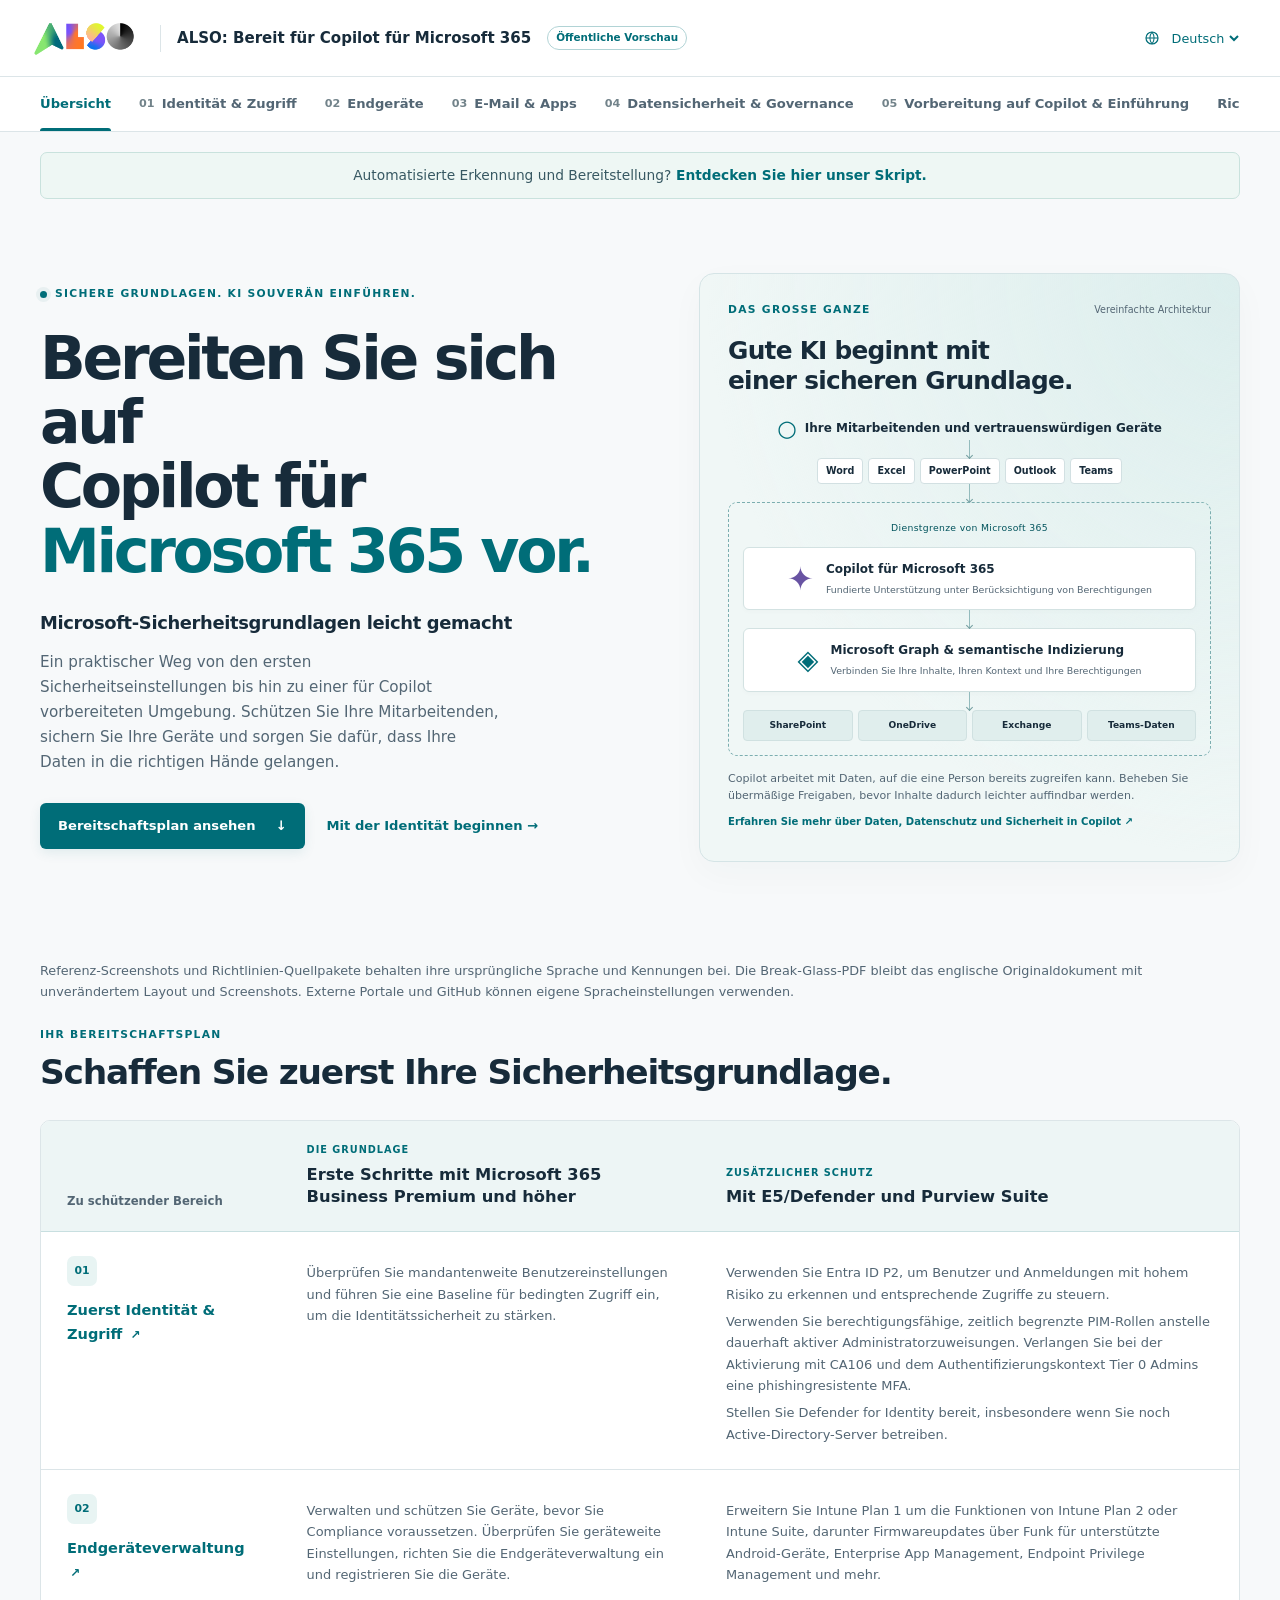
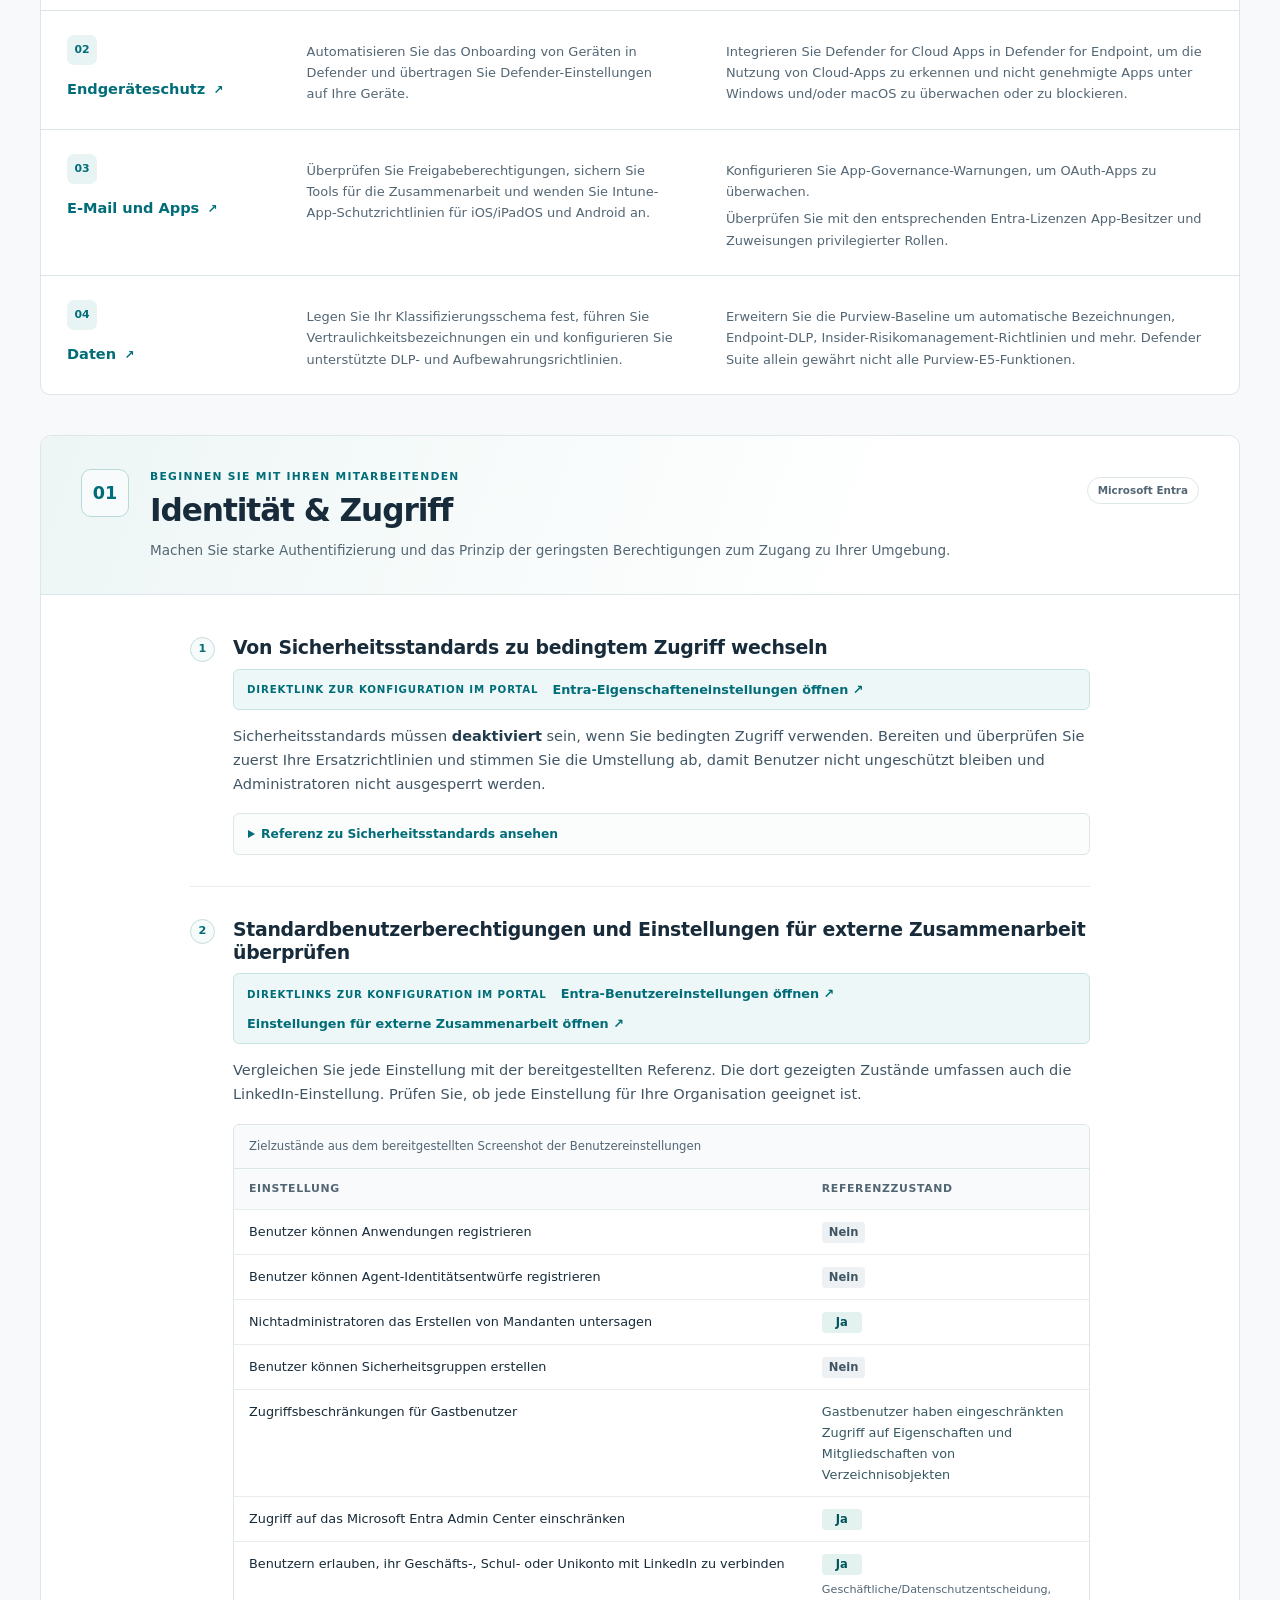
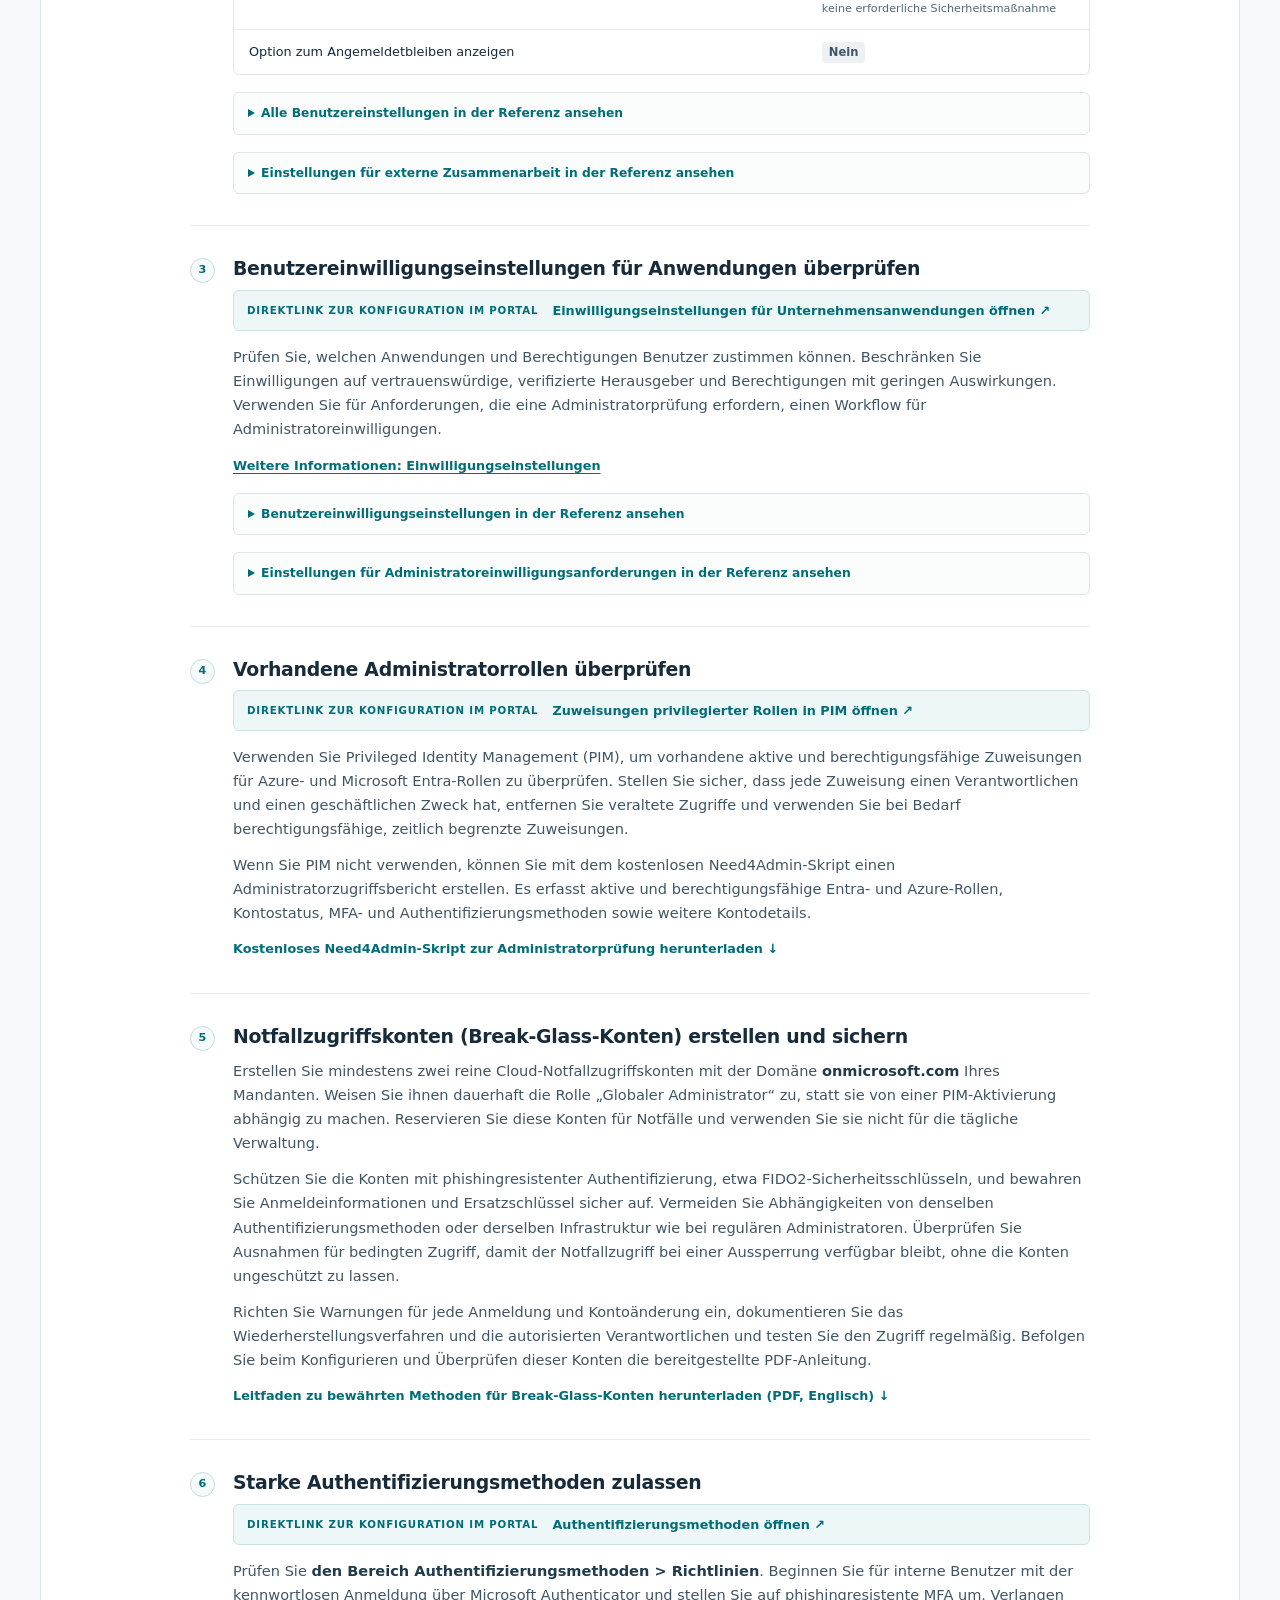
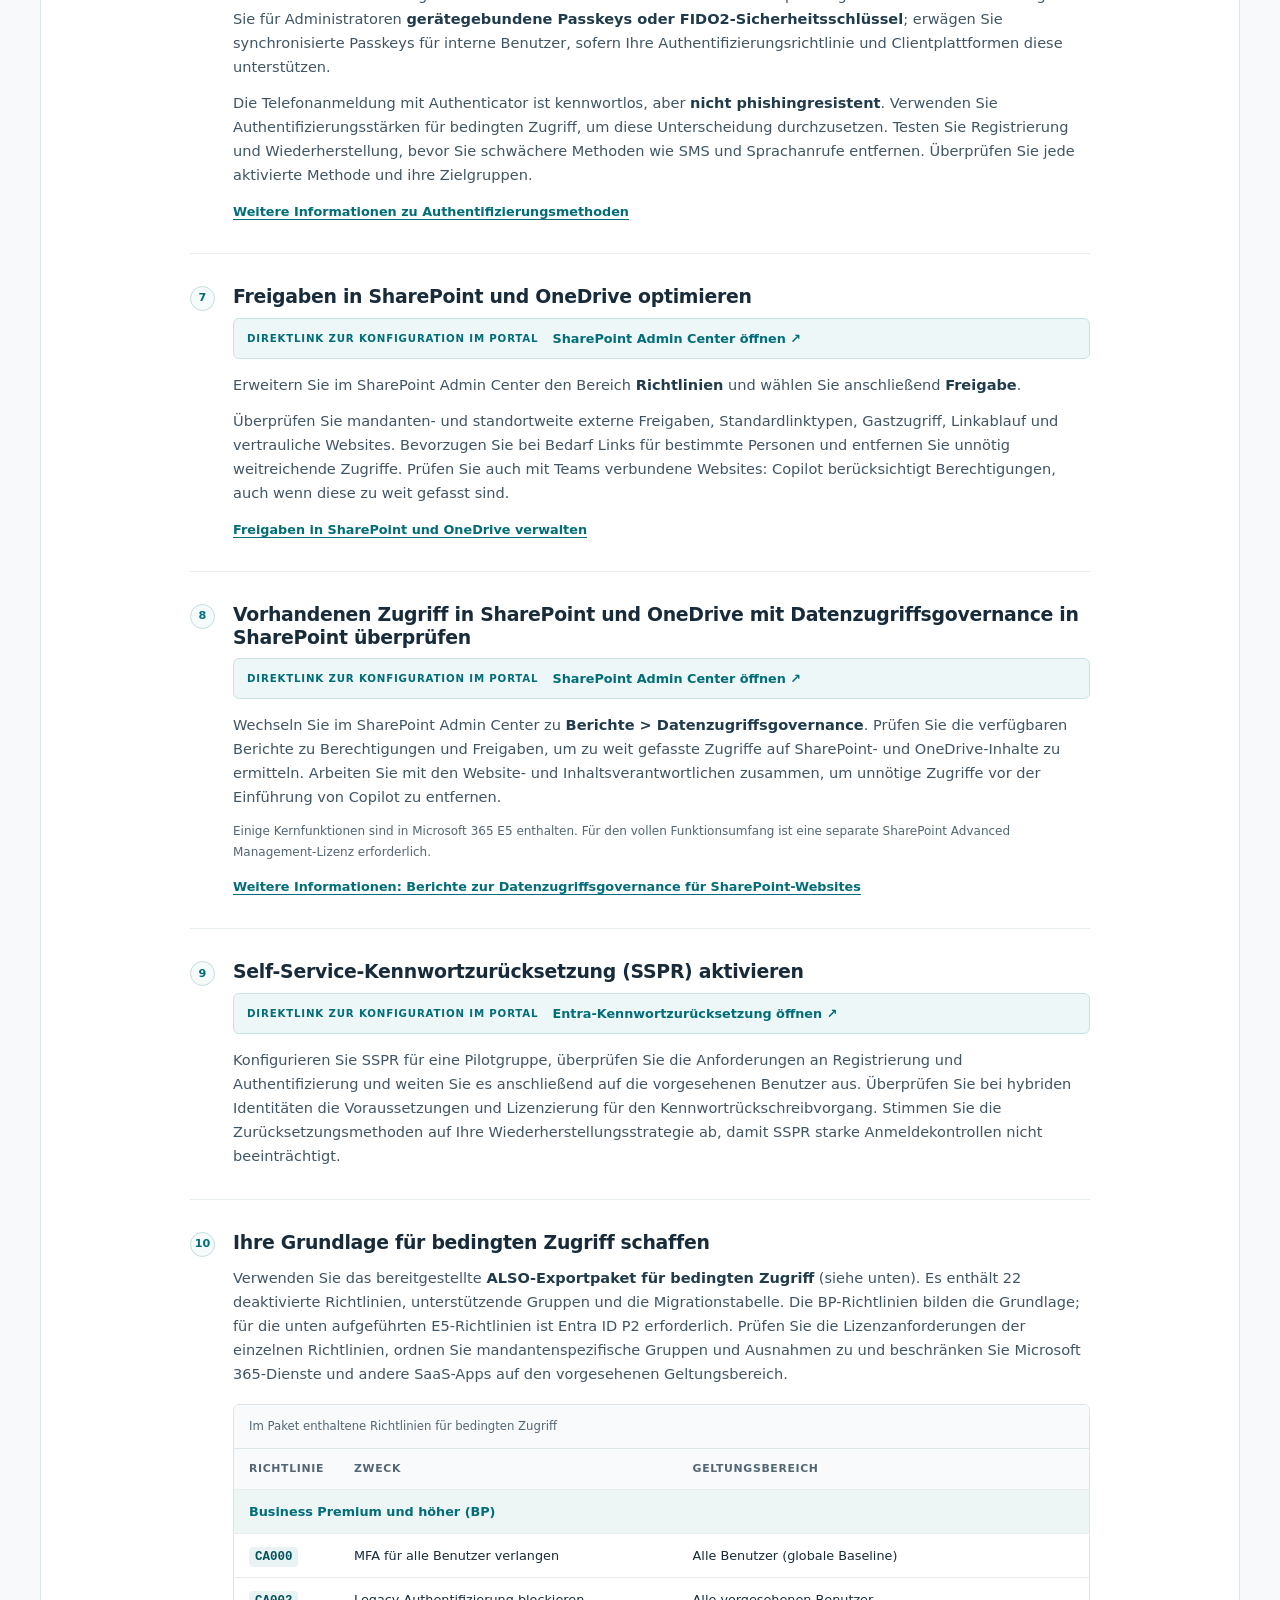
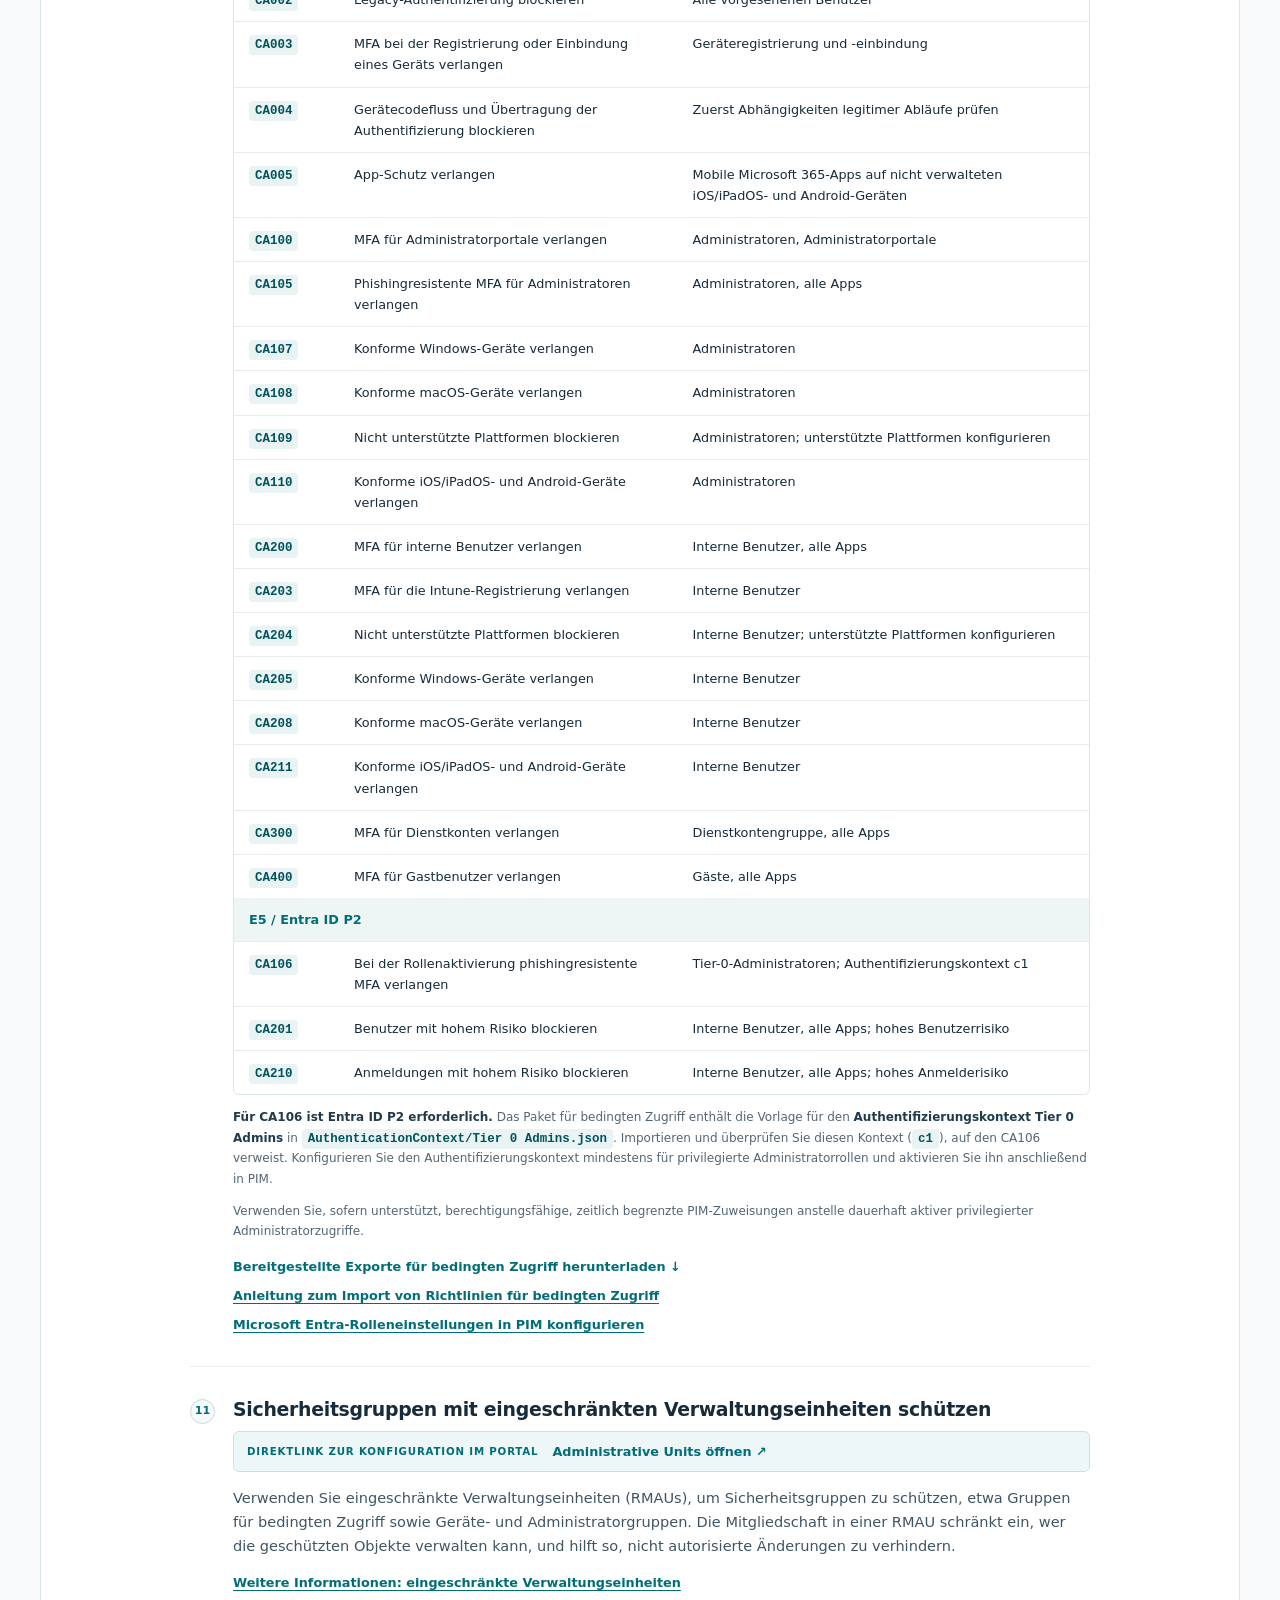
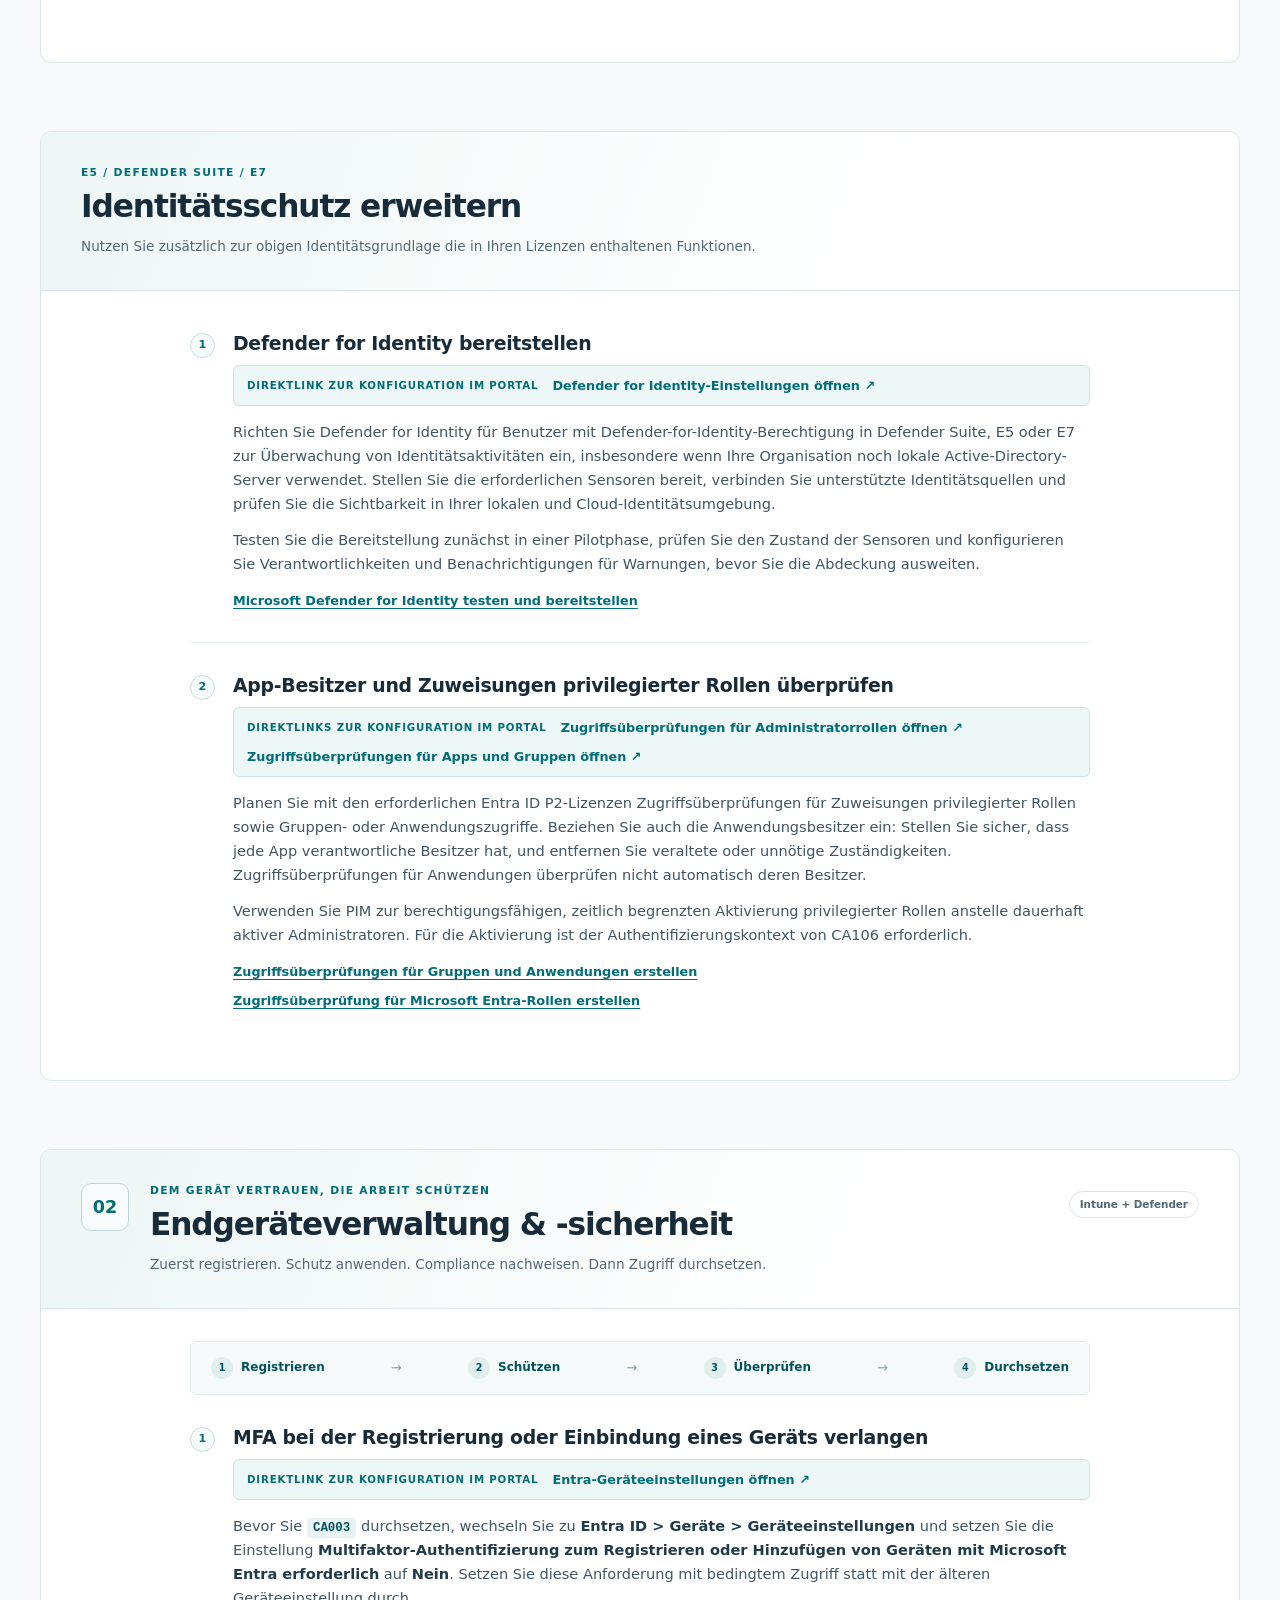
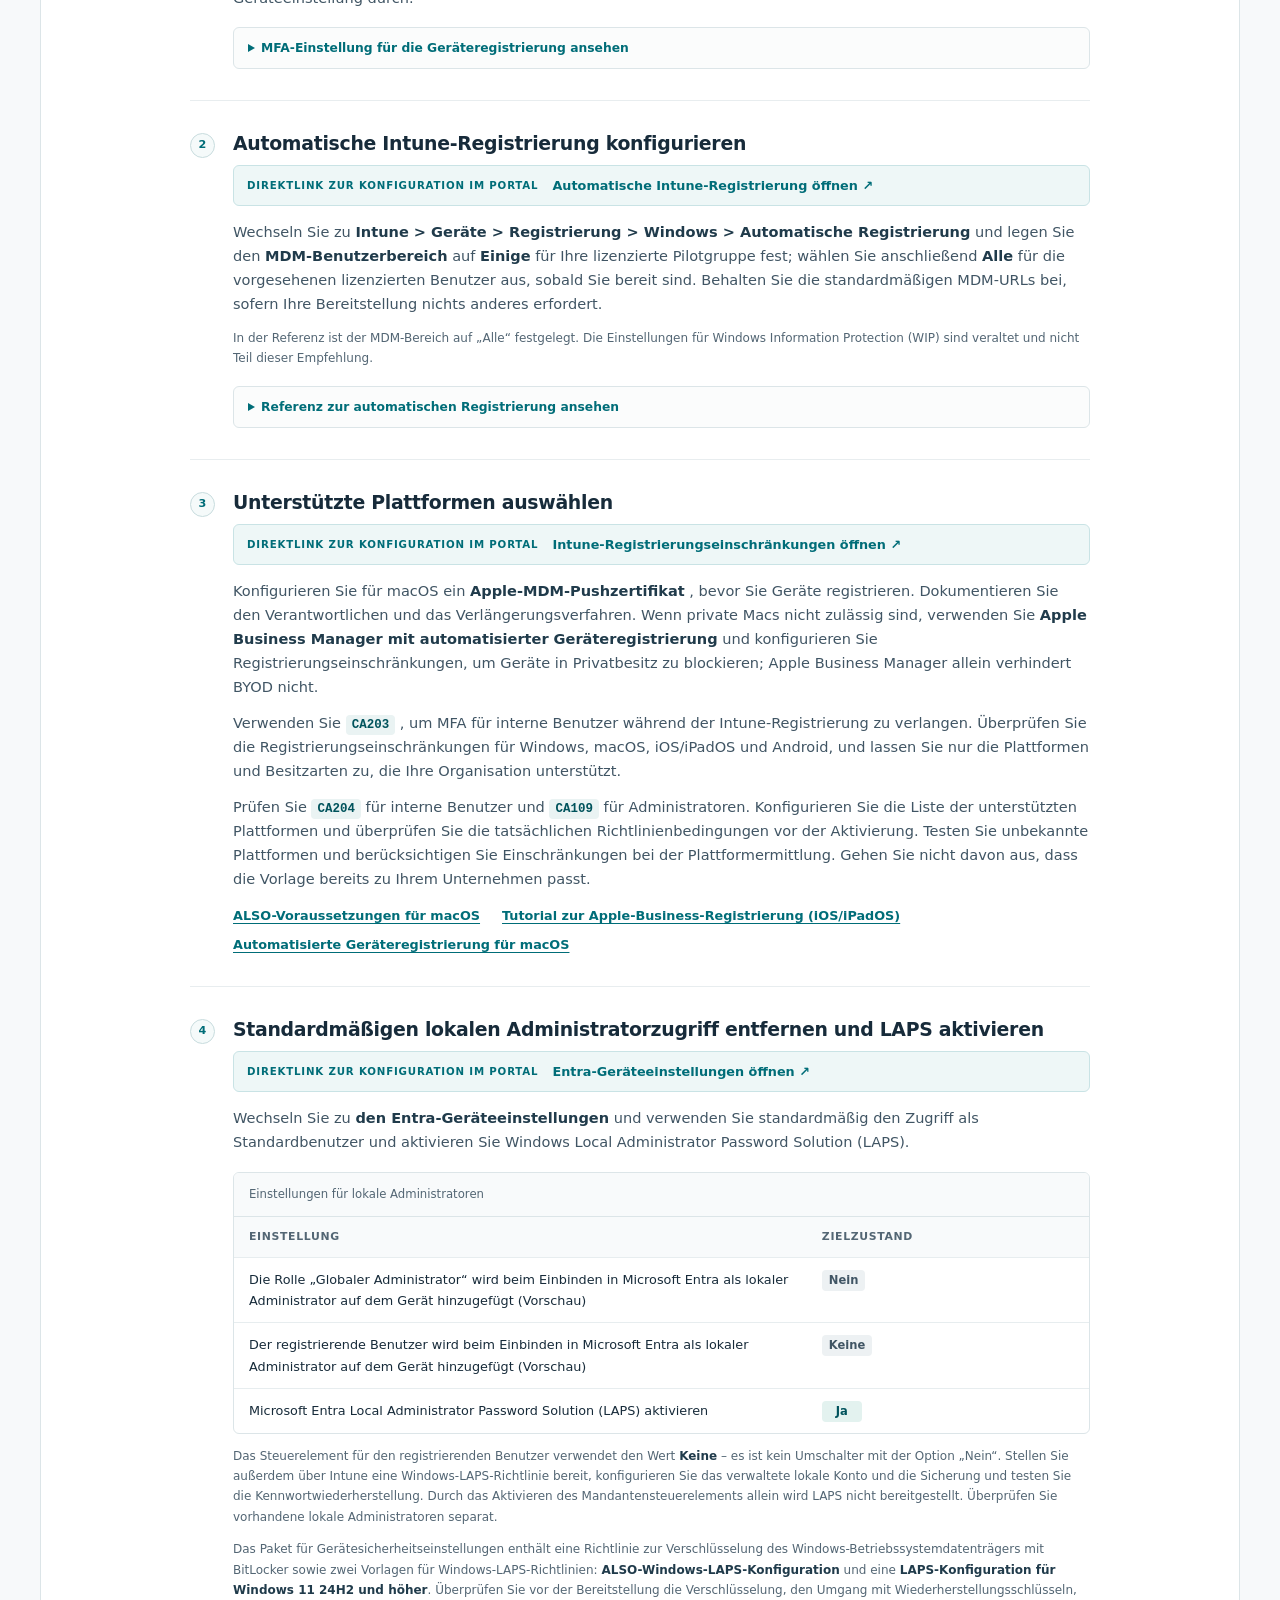
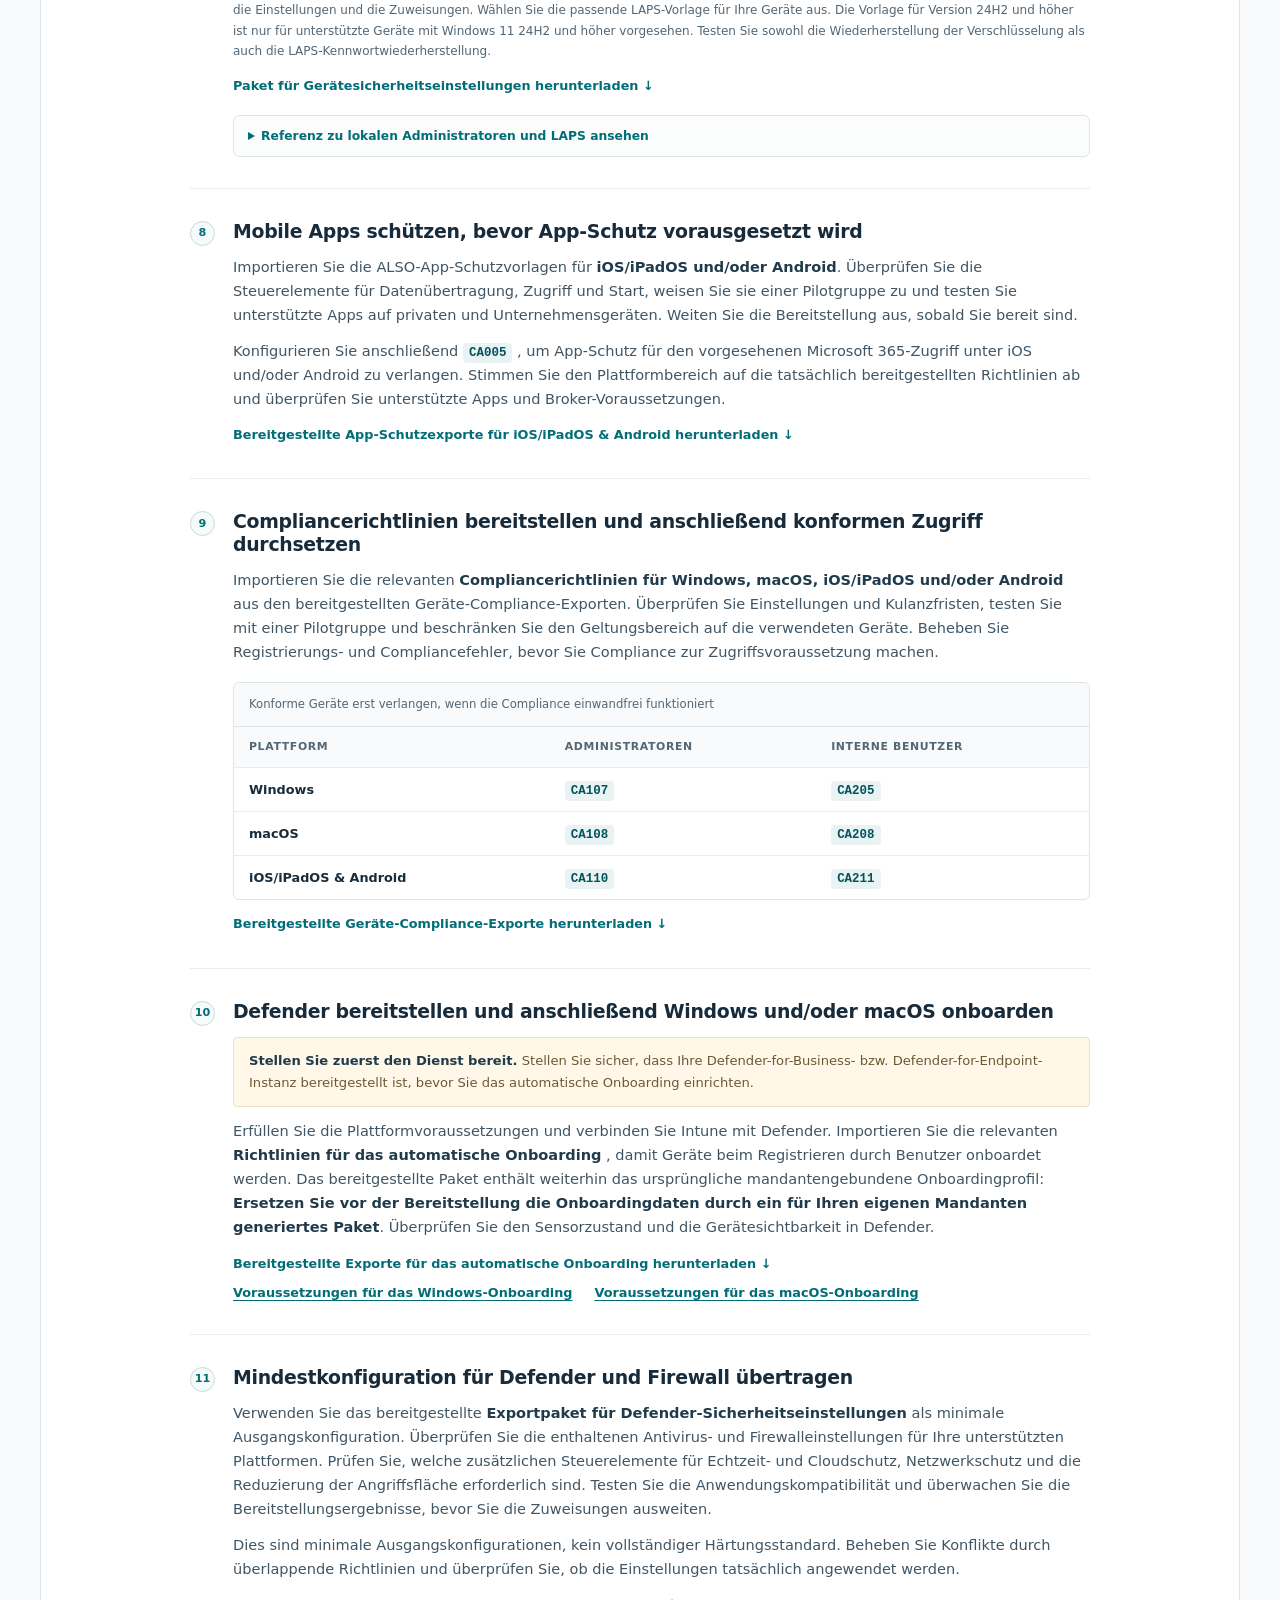
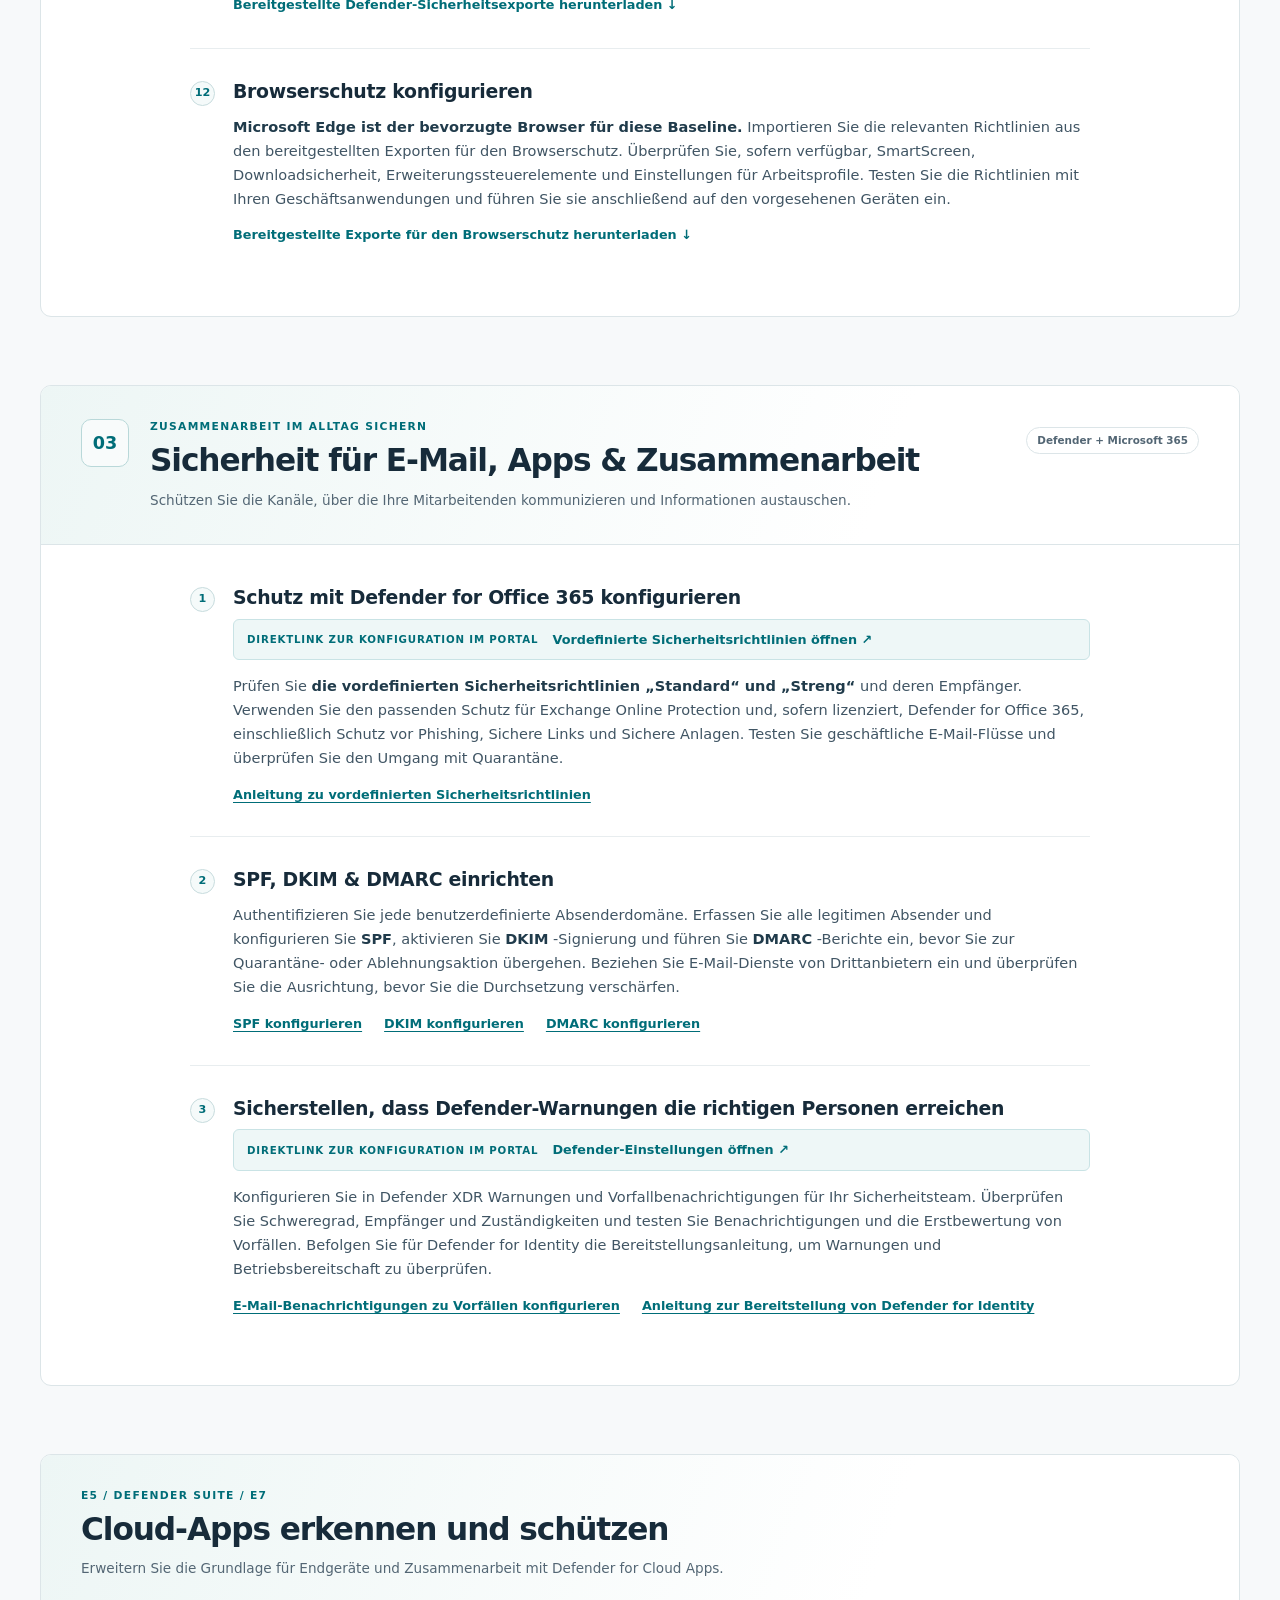
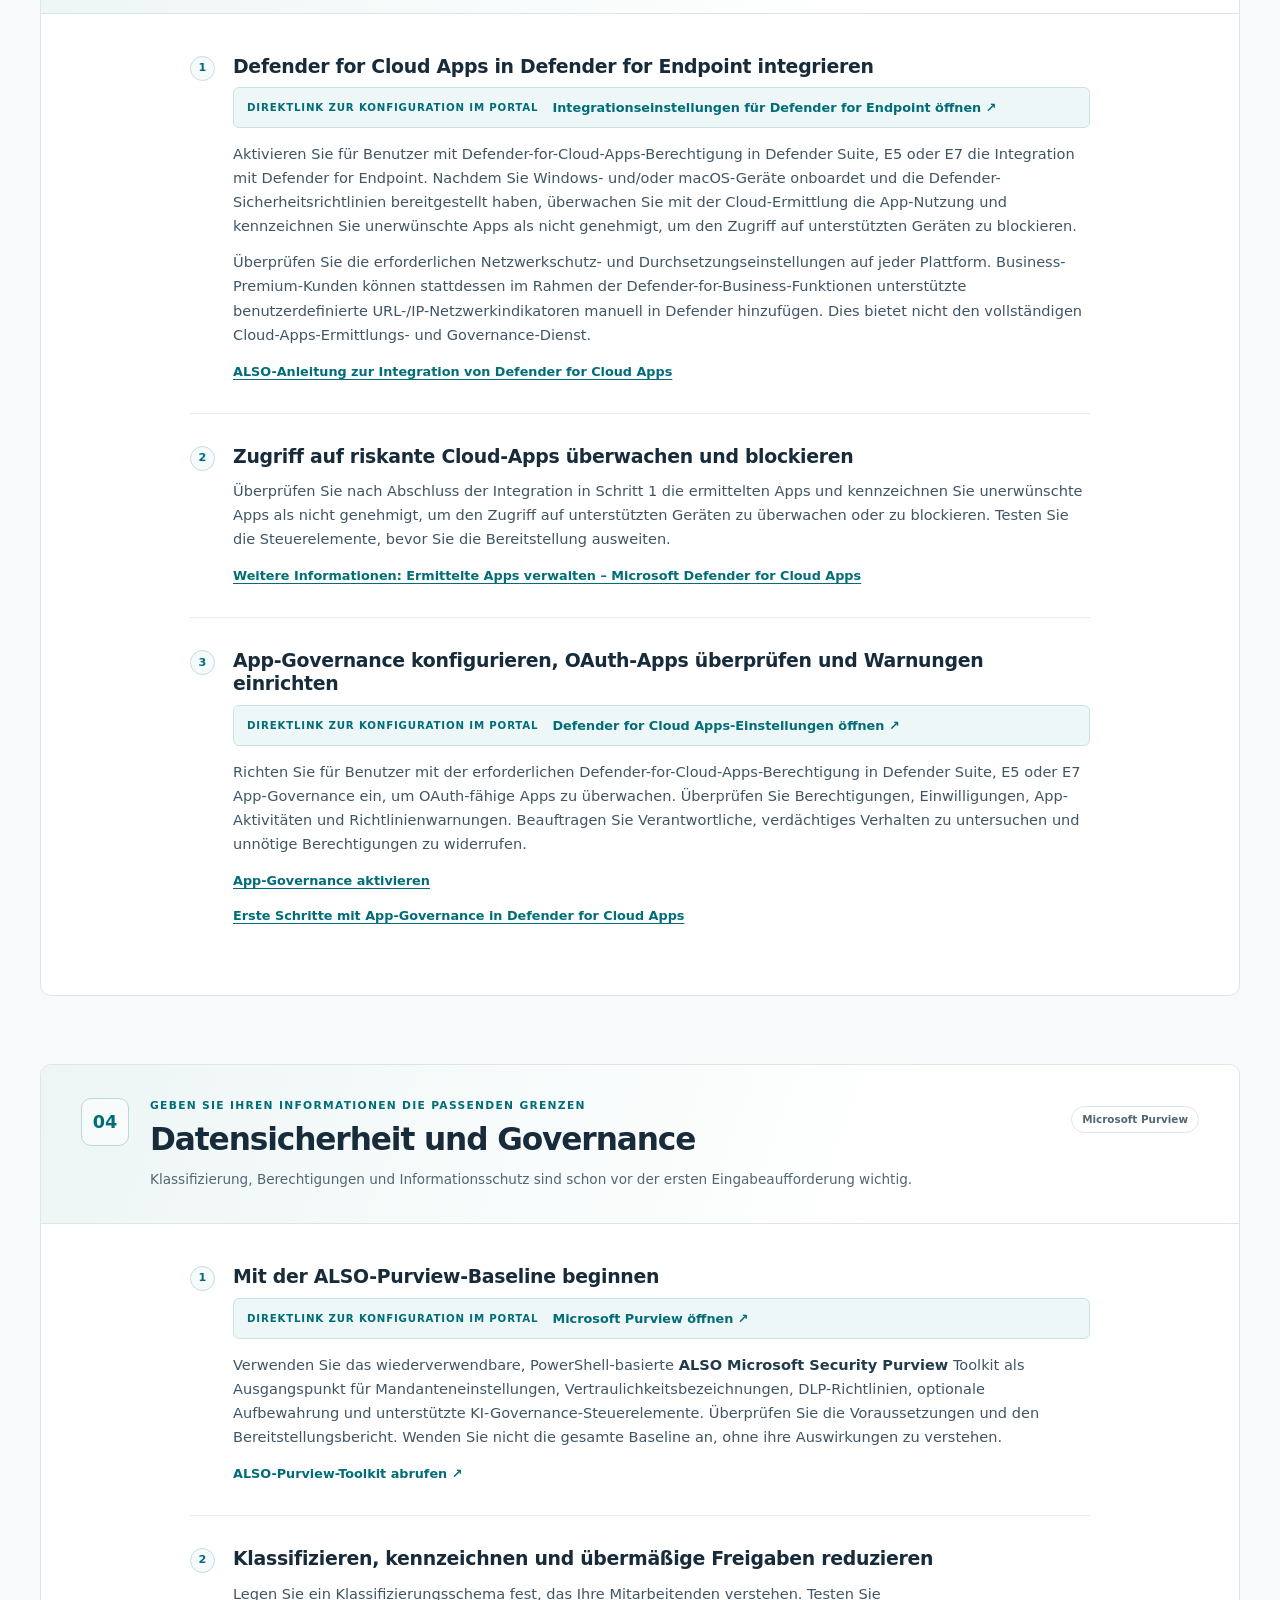
==== commit fdb73558: "Link readiness guide to Secure by Default Add a translated discovery and deployment callout above th" ====
--- a/site/de/index.html
+++ b/site/de/index.html
@@ -49,6 +49,10 @@
   </nav>
 
   <main id="main">
+    <aside class="discovery-banner section-width">
+      <span>Automatisierte Erkennung und Bereitstellung?</span>
+      <a href="https://coc-ms.github.io/ALSO-Microsoft-Security-SecureByDefault/">Entdecken Sie hier unser Skript.</a>
+    </aside>
     <section class="hero section-width" id="overview" aria-labelledby="hero-title">
       <div class="hero-copy">
         <p class="eyebrow"><span class="status-dot" aria-hidden="true"></span> Sichere Grundlagen. KI souverän einführen.</p>
--- a/site/styles.css
+++ b/site/styles.css
@@ -39,6 +39,9 @@
 .language-selector select { max-width: 8.5rem; border: 0; background: transparent; color: inherit; font: inherit; cursor: pointer; }
 .language-selector select:focus-visible { outline: 3px solid #1386c0; outline-offset: 5px; border-radius: 3px; }
 .translation-note { color: var(--muted); font-size: .8rem; margin-bottom: 24px; }
+.discovery-banner { display: flex; flex-wrap: wrap; align-items: center; justify-content: center; gap: 4px .35em; margin-top: 20px; padding: 11px 18px; border: 1px solid #c9e2dd; border-radius: 7px; background: #eef7f4; color: #375862; font-size: .86rem; text-align: center; }
+.discovery-banner a { font-weight: 650; text-decoration: none; }
+.discovery-banner a:hover { text-decoration: underline; }
 .brand { display: flex; align-items: center; gap: 16px; color: #172b3a; text-decoration: none; }
 .brand-logo { width: 112px; height: auto; flex: 0 0 auto; }
 .brand-divider { width: 1px; height: 27px; background: var(--line); }
@@ -218,6 +221,7 @@
   .brand-logo { width: 88px; }
   .preview-badge { font-size: .58rem; padding: 2px 6px; }
   .brand { flex-wrap: wrap; }
+  .discovery-banner { margin-top: 14px; padding: 10px 12px; font-size: .8rem; }
   .language-selector { padding: 0; }
   .chapter-nav a { font-size: .75rem; }
   .nav-inner { gap: 21px; }
